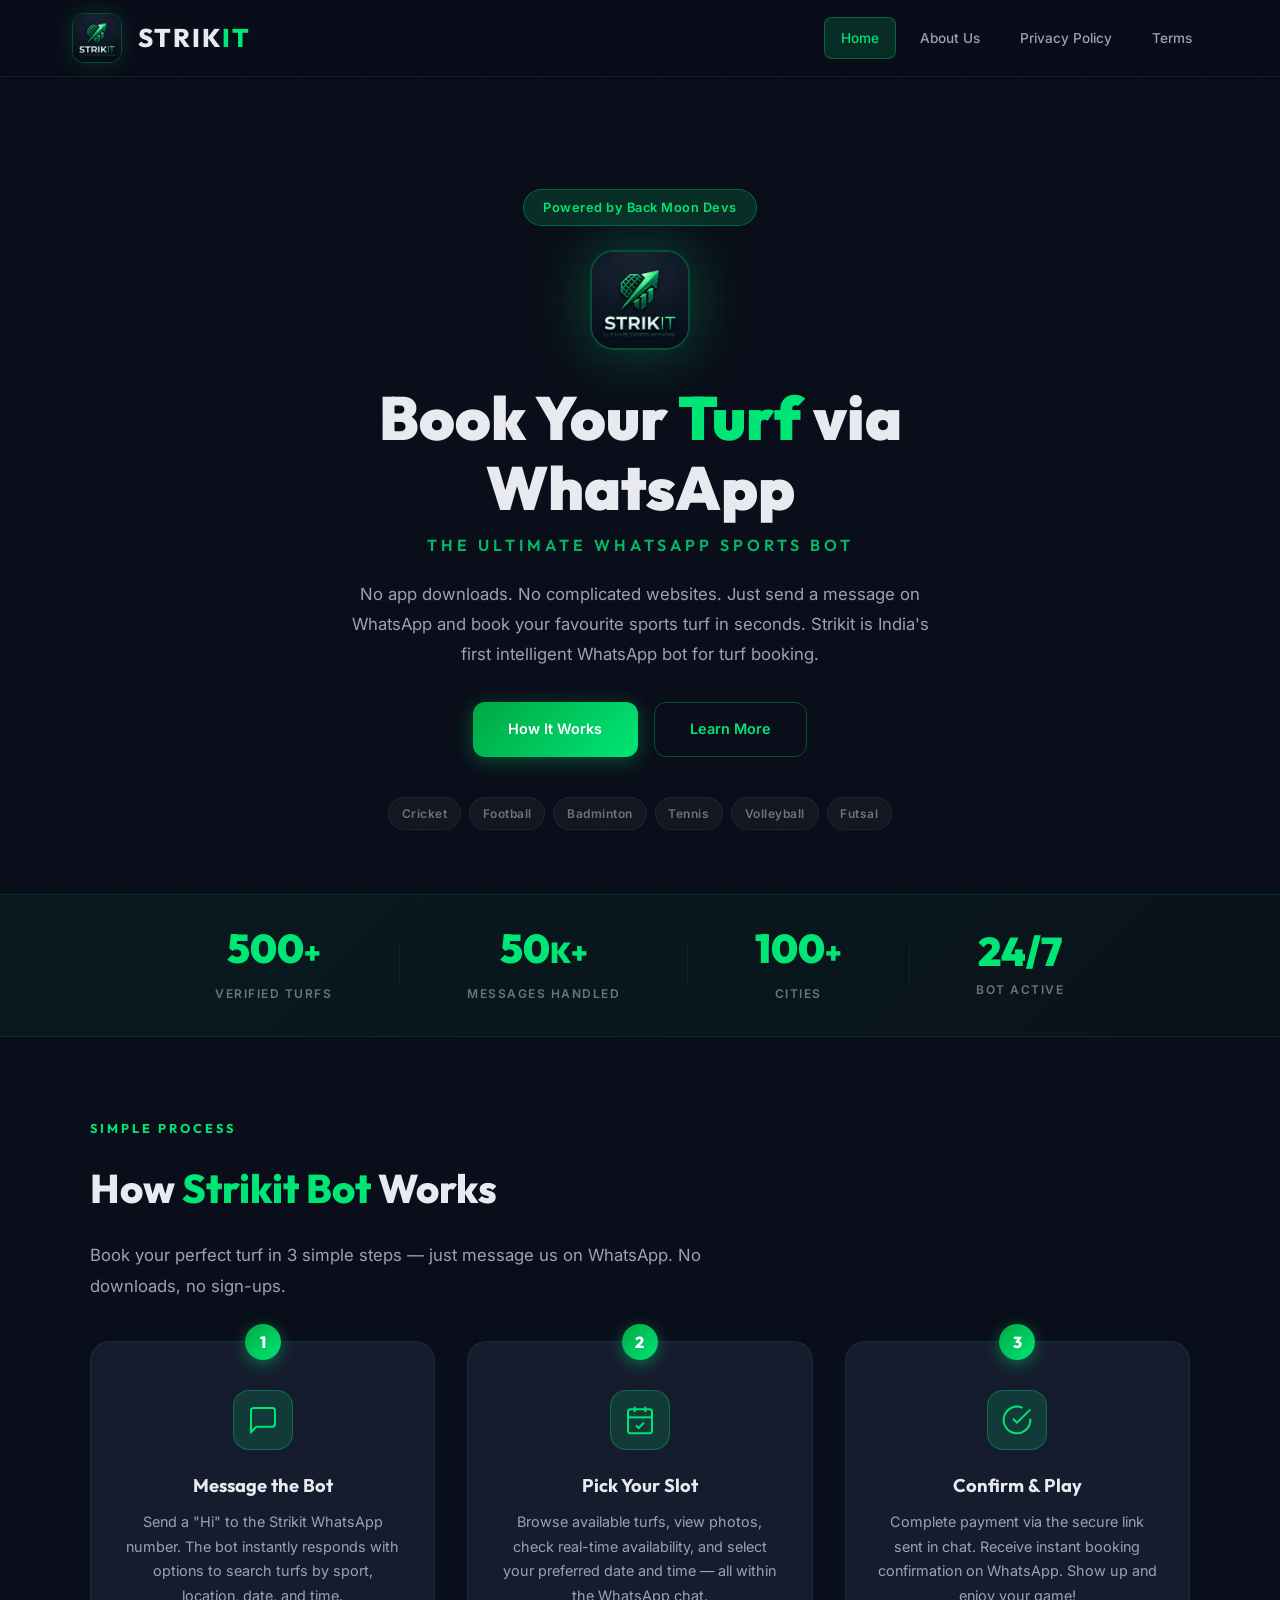
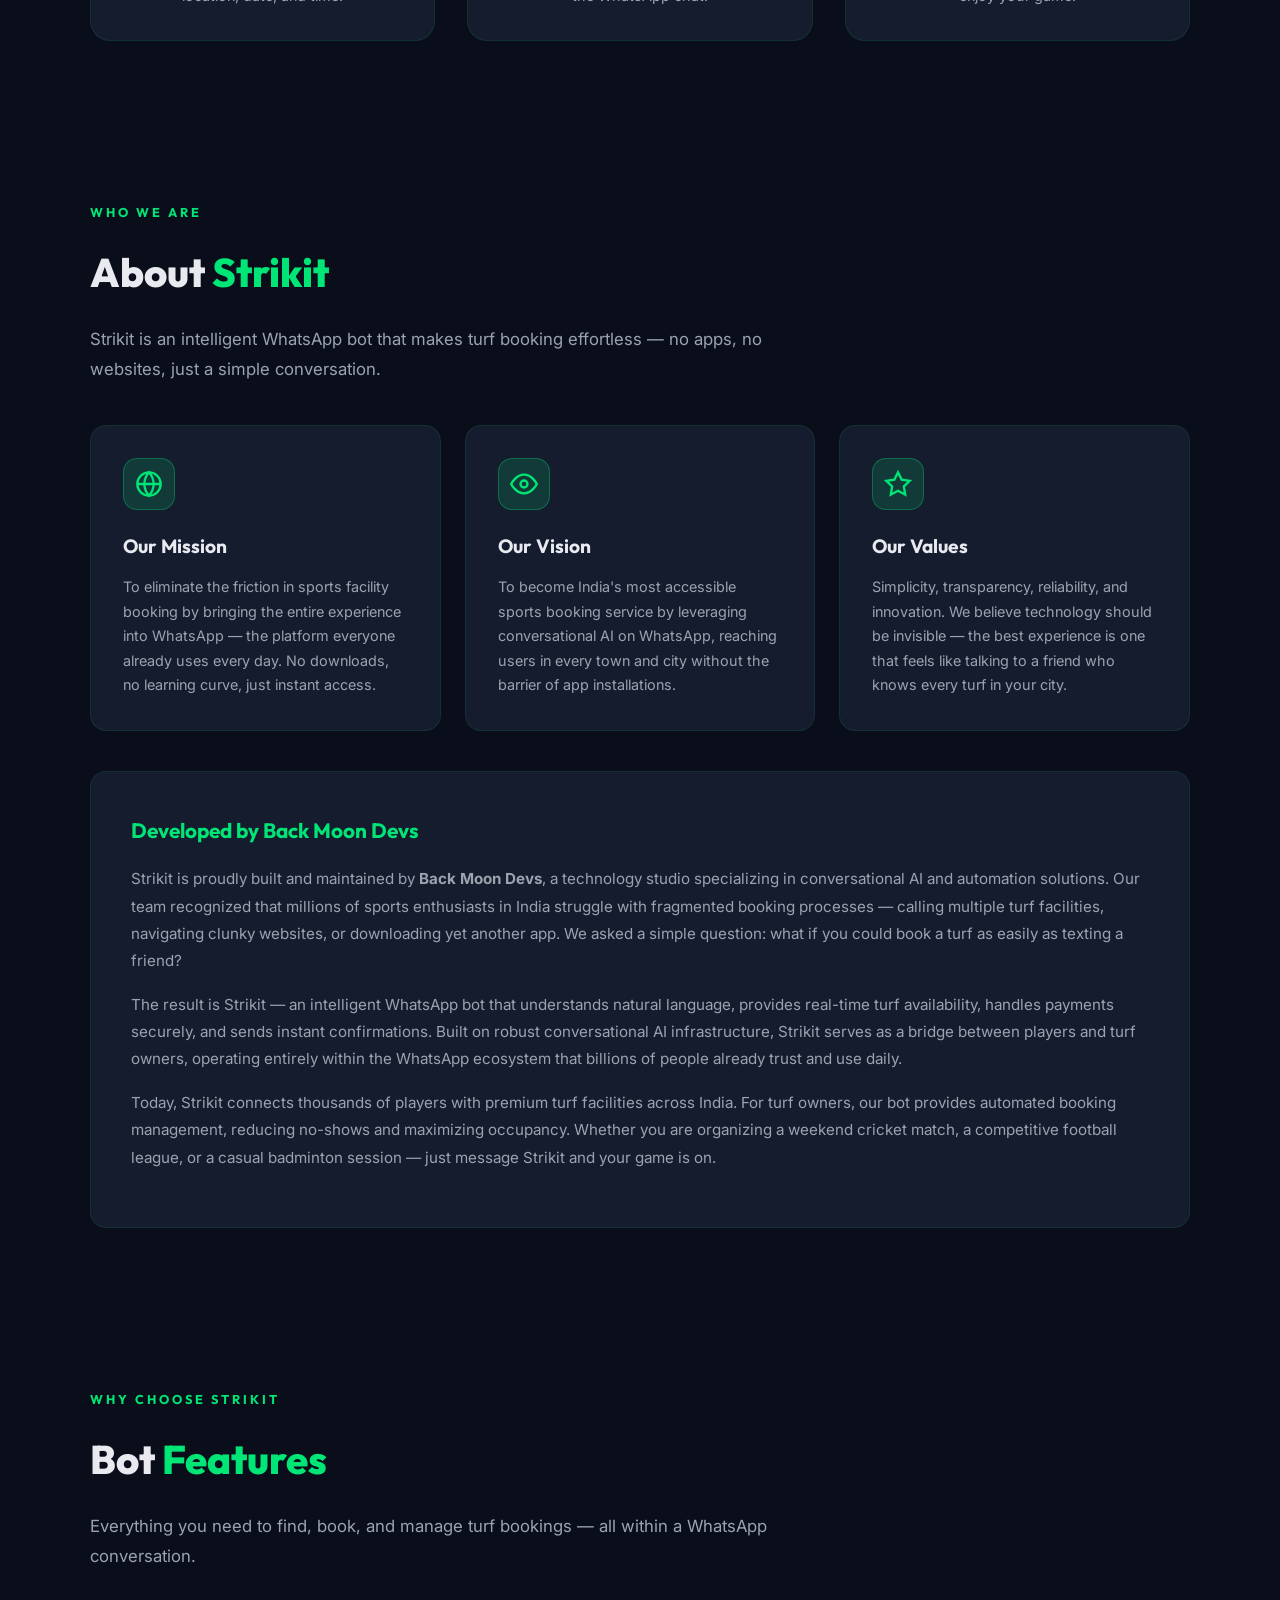
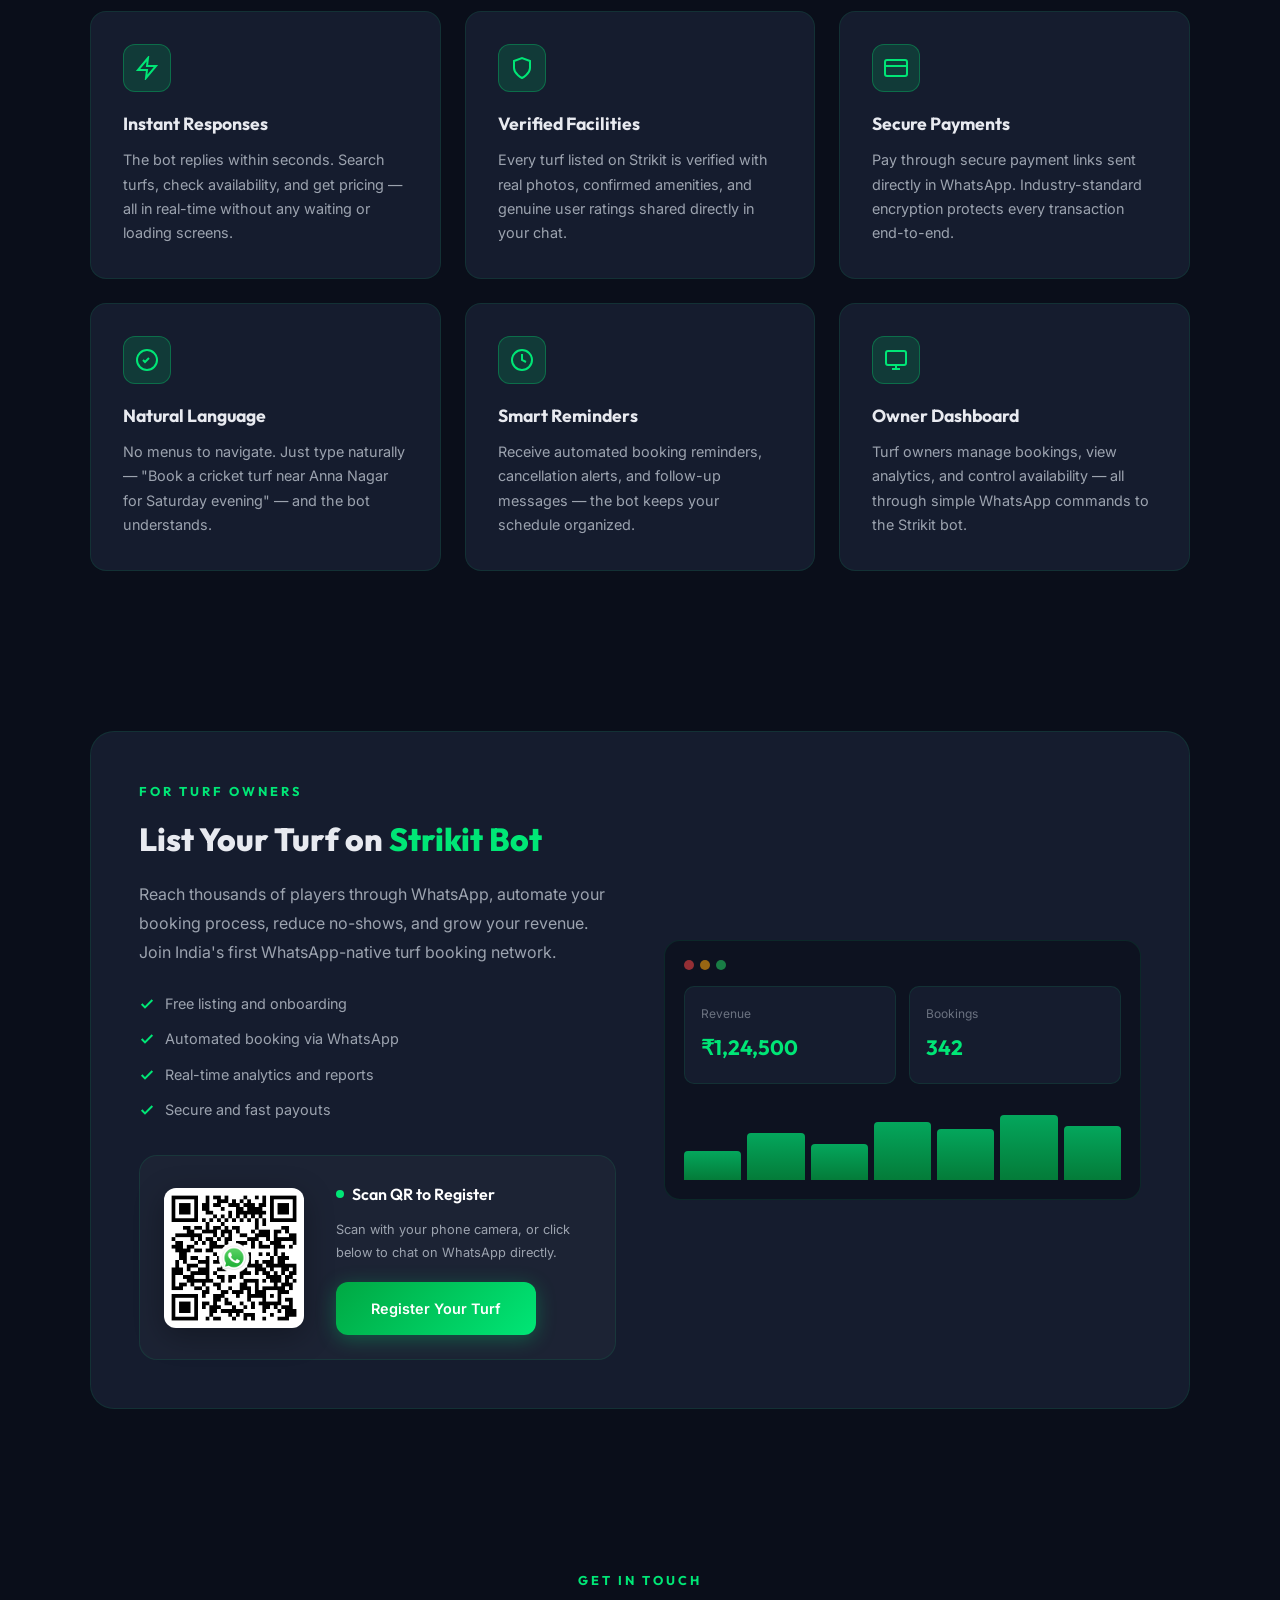
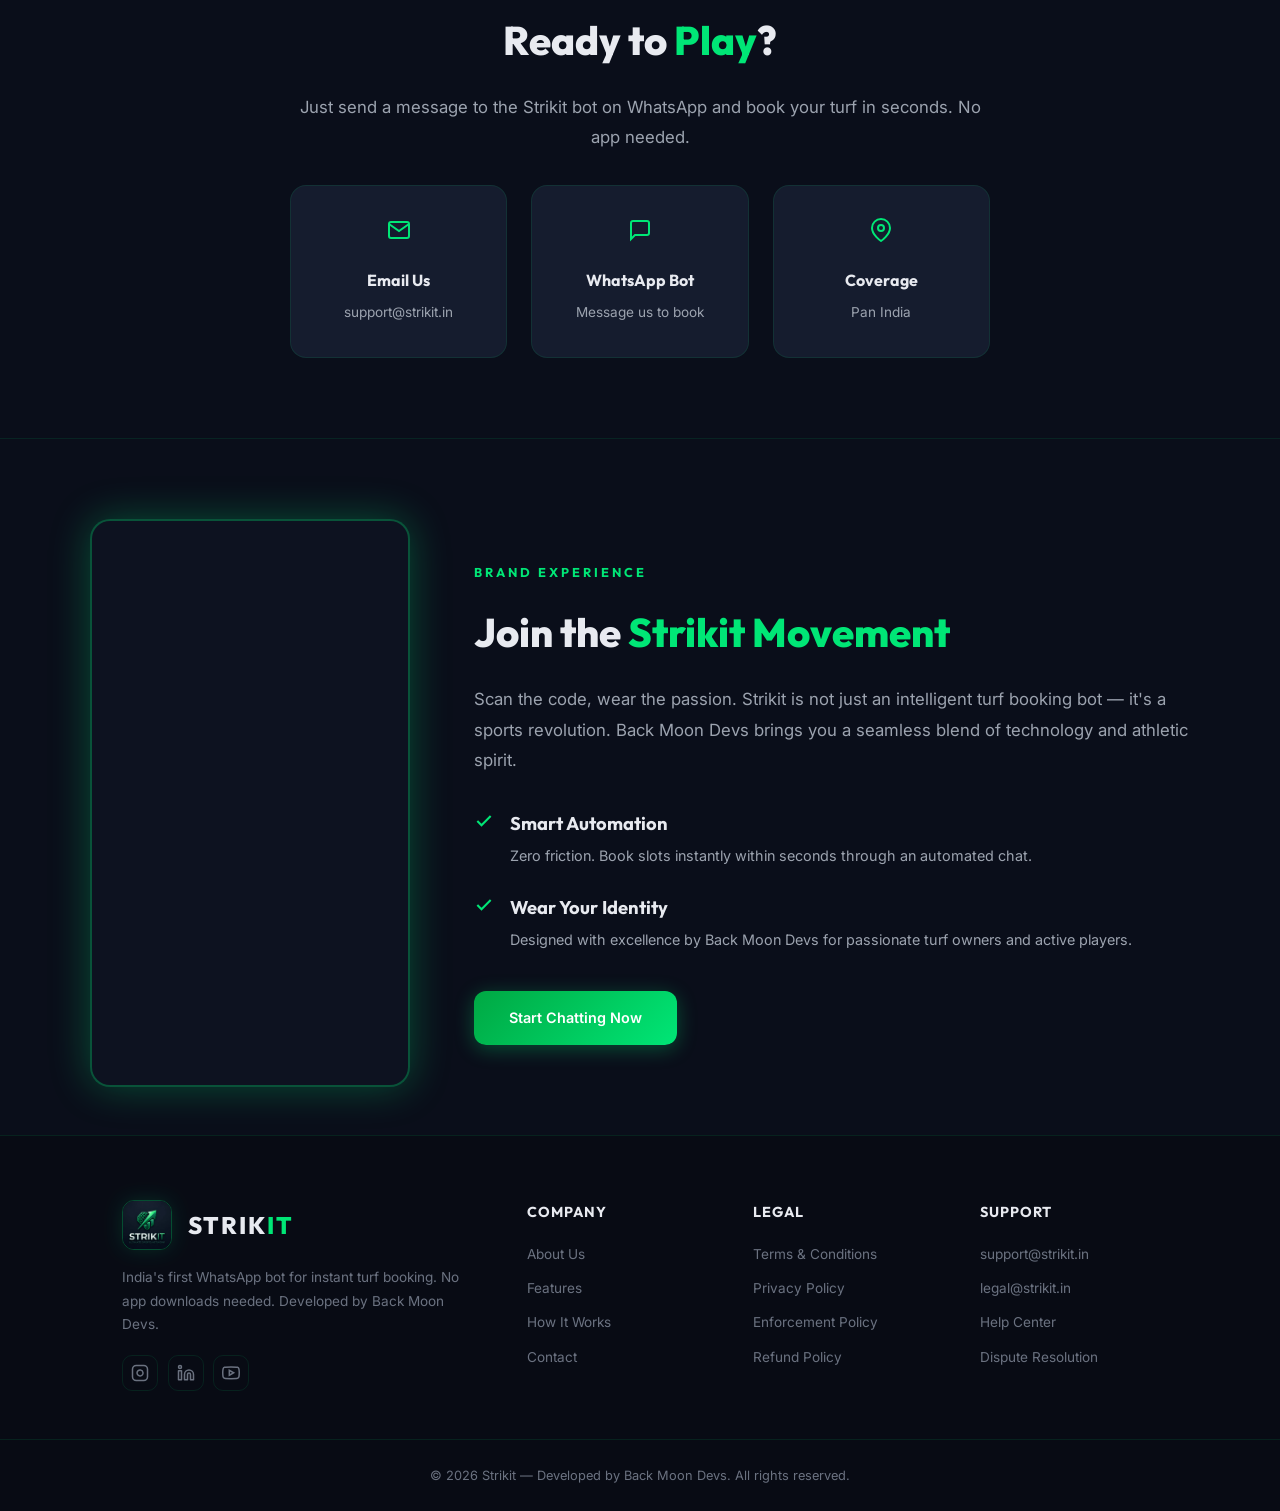
==== index.html @ fca855b7 "Add vertical brand showcase video section just above the footer" ====
<!DOCTYPE html>
<html lang="en">
<head>
  <meta charset="UTF-8">
  <meta name="viewport" content="width=device-width, initial-scale=1.0">
  <meta name="description" content="Strikit — The Ultimate WhatsApp Sports Bot. Book turfs, manage slots, and connect with sports facilities instantly through WhatsApp. Developed by Back Moon Devs.">
  <meta name="keywords" content="Strikit, WhatsApp bot, turf booking bot, sports bot, book turf WhatsApp, cricket turf, football ground, badminton court, Back Moon Devs">
  <meta name="author" content="Back Moon Devs">
  <meta property="og:title" content="Strikit — WhatsApp Sports Bot by Back Moon Devs">
  <meta property="og:description" content="Book turfs instantly via WhatsApp. No app needed. Developed by Back Moon Devs.">
  <meta property="og:type" content="website">
  <meta property="og:url" content="https://strikit.in">
  <title>Strikit — WhatsApp Sports Bot | Book Turfs via WhatsApp | Back Moon Devs</title>
  <link rel="icon" href="logo.jpeg" type="image/jpeg">
  <link rel="stylesheet" href="styles.css">
</head>
<body>
  <div class="bg-effects"><div class="bg-orb bg-orb-1"></div><div class="bg-orb bg-orb-2"></div><div class="bg-orb bg-orb-3"></div></div>
  <div class="bg-grid"></div>

  <!-- HERO -->
  <section class="home-hero">
    <div class="home-hero-content">
      <div class="hero-trust-row">
        <span class="hero-trust-badge">Powered by Back Moon Devs</span>
      </div>
      <img src="logo.jpeg" alt="Strikit Logo" class="home-hero-logo">
      <h1>Book Your <span class="highlight">Turf</span> via WhatsApp</h1>
      <p class="home-hero-tagline">The Ultimate WhatsApp Sports Bot</p>
      <p class="home-hero-desc">No app downloads. No complicated websites. Just send a message on WhatsApp and book your favourite sports turf in seconds. Strikit is India's first intelligent WhatsApp bot for turf booking.</p>
      <div class="home-hero-actions">
        <a href="#how-it-works" class="btn btn-primary">How It Works</a>
        <a href="#about" class="btn btn-outline">Learn More</a>
      </div>
      <div class="hero-sports-tags">
        <span class="sport-tag">Cricket</span>
        <span class="sport-tag">Football</span>
        <span class="sport-tag">Badminton</span>
        <span class="sport-tag">Tennis</span>
        <span class="sport-tag">Volleyball</span>
        <span class="sport-tag">Futsal</span>
      </div>
    </div>
  </section>

  <!-- STATS BANNER -->
  <section class="stats-banner">
    <div class="stats-banner-inner">
      <div class="stat-item"><span class="stat-num" data-count="500">0</span><span class="stat-plus">+</span><span class="stat-label">Verified Turfs</span></div>
      <div class="stat-divider"></div>
      <div class="stat-item"><span class="stat-num" data-count="50">0</span><span class="stat-plus">K+</span><span class="stat-label">Messages Handled</span></div>
      <div class="stat-divider"></div>
      <div class="stat-item"><span class="stat-num" data-count="100">0</span><span class="stat-plus">+</span><span class="stat-label">Cities</span></div>
      <div class="stat-divider"></div>
      <div class="stat-item"><span class="stat-num">24/7</span><span class="stat-label">Bot Active</span></div>
    </div>
  </section>

  <!-- HOW IT WORKS -->
  <section class="home-section" id="how-it-works">
    <div class="home-section-inner">
      <div class="section-label">Simple Process</div>
      <h2>How <span class="highlight">Strikit Bot</span> Works</h2>
      <p class="section-lead">Book your perfect turf in 3 simple steps — just message us on WhatsApp. No downloads, no sign-ups.</p>
      <div class="steps-grid">
        <div class="step-card fade-in">
          <div class="step-number">1</div>
          <div class="step-line"></div>
          <div class="step-icon"><svg width="32" height="32" viewBox="0 0 24 24" fill="none" stroke="currentColor" stroke-width="1.5"><path d="M21 15a2 2 0 0 1-2 2H7l-4 4V5a2 2 0 0 1 2-2h14a2 2 0 0 1 2 2z"/></svg></div>
          <h3>Message the Bot</h3>
          <p>Send a "Hi" to the Strikit WhatsApp number. The bot instantly responds with options to search turfs by sport, location, date, and time.</p>
        </div>
        <div class="step-card fade-in">
          <div class="step-number">2</div>
          <div class="step-line"></div>
          <div class="step-icon"><svg width="32" height="32" viewBox="0 0 24 24" fill="none" stroke="currentColor" stroke-width="1.5"><rect x="3" y="4" width="18" height="18" rx="2" ry="2"/><line x1="16" y1="2" x2="16" y2="6"/><line x1="8" y1="2" x2="8" y2="6"/><line x1="3" y1="10" x2="21" y2="10"/><path d="m9 16 2 2 4-4"/></svg></div>
          <h3>Pick Your Slot</h3>
          <p>Browse available turfs, view photos, check real-time availability, and select your preferred date and time — all within the WhatsApp chat.</p>
        </div>
        <div class="step-card fade-in">
          <div class="step-number">3</div>
          <div class="step-icon"><svg width="32" height="32" viewBox="0 0 24 24" fill="none" stroke="currentColor" stroke-width="1.5"><path d="M22 11.08V12a10 10 0 1 1-5.93-9.14"/><polyline points="22 4 12 14.01 9 11.01"/></svg></div>
          <h3>Confirm & Play</h3>
          <p>Complete payment via the secure link sent in chat. Receive instant booking confirmation on WhatsApp. Show up and enjoy your game!</p>
        </div>
      </div>
    </div>
  </section>

  <!-- ABOUT US -->
  <section class="home-section" id="about">
    <div class="home-section-inner">
      <div class="section-label">Who We Are</div>
      <h2>About <span class="highlight">Strikit</span></h2>
      <p class="section-lead">Strikit is an intelligent WhatsApp bot that makes turf booking effortless — no apps, no websites, just a simple conversation.</p>
      <div class="about-grid">
        <div class="about-card fade-in">
          <div class="about-card-icon"><svg width="28" height="28" viewBox="0 0 24 24" fill="none" stroke="currentColor" stroke-width="2"><circle cx="12" cy="12" r="10"/><path d="M2 12h20M12 2a15.3 15.3 0 0 1 4 10 15.3 15.3 0 0 1-4 10 15.3 15.3 0 0 1-4-10 15.3 15.3 0 0 1 4-10z"/></svg></div>
          <h3>Our Mission</h3>
          <p>To eliminate the friction in sports facility booking by bringing the entire experience into WhatsApp — the platform everyone already uses every day. No downloads, no learning curve, just instant access.</p>
        </div>
        <div class="about-card fade-in">
          <div class="about-card-icon"><svg width="28" height="28" viewBox="0 0 24 24" fill="none" stroke="currentColor" stroke-width="2"><path d="M1 12s4-8 11-8 11 8 11 8-4 8-11 8-11-8-11-8z"/><circle cx="12" cy="12" r="3"/></svg></div>
          <h3>Our Vision</h3>
          <p>To become India's most accessible sports booking service by leveraging conversational AI on WhatsApp, reaching users in every town and city without the barrier of app installations.</p>
        </div>
        <div class="about-card fade-in">
          <div class="about-card-icon"><svg width="28" height="28" viewBox="0 0 24 24" fill="none" stroke="currentColor" stroke-width="2"><polygon points="12 2 15.09 8.26 22 9.27 17 14.14 18.18 21.02 12 17.77 5.82 21.02 7 14.14 2 9.27 8.91 8.26 12 2"/></svg></div>
          <h3>Our Values</h3>
          <p>Simplicity, transparency, reliability, and innovation. We believe technology should be invisible — the best experience is one that feels like talking to a friend who knows every turf in your city.</p>
        </div>
      </div>
      <div class="about-story fade-in">
        <h3>Developed by Back Moon Devs</h3>
        <p>Strikit is proudly built and maintained by <strong>Back Moon Devs</strong>, a technology studio specializing in conversational AI and automation solutions. Our team recognized that millions of sports enthusiasts in India struggle with fragmented booking processes — calling multiple turf facilities, navigating clunky websites, or downloading yet another app. We asked a simple question: what if you could book a turf as easily as texting a friend?</p>
        <p>The result is Strikit — an intelligent WhatsApp bot that understands natural language, provides real-time turf availability, handles payments securely, and sends instant confirmations. Built on robust conversational AI infrastructure, Strikit serves as a bridge between players and turf owners, operating entirely within the WhatsApp ecosystem that billions of people already trust and use daily.</p>
        <p>Today, Strikit connects thousands of players with premium turf facilities across India. For turf owners, our bot provides automated booking management, reducing no-shows and maximizing occupancy. Whether you are organizing a weekend cricket match, a competitive football league, or a casual badminton session — just message Strikit and your game is on.</p>
      </div>
    </div>
  </section>

  <!-- FEATURES -->
  <section class="home-section" id="features">
    <div class="home-section-inner">
      <div class="section-label">Why Choose Strikit</div>
      <h2>Bot <span class="highlight">Features</span></h2>
      <p class="section-lead">Everything you need to find, book, and manage turf bookings — all within a WhatsApp conversation.</p>
      <div class="features-grid">
        <div class="feature-card fade-in"><div class="feature-icon-wrap"><svg width="24" height="24" viewBox="0 0 24 24" fill="none" stroke="currentColor" stroke-width="2"><polygon points="13 2 3 14 12 14 11 22 21 10 12 10 13 2"/></svg></div><h3>Instant Responses</h3><p>The bot replies within seconds. Search turfs, check availability, and get pricing — all in real-time without any waiting or loading screens.</p></div>
        <div class="feature-card fade-in"><div class="feature-icon-wrap"><svg width="24" height="24" viewBox="0 0 24 24" fill="none" stroke="currentColor" stroke-width="2"><path d="M12 22s8-4 8-10V5l-8-3-8 3v7c0 6 8 10 8 10z"/></svg></div><h3>Verified Facilities</h3><p>Every turf listed on Strikit is verified with real photos, confirmed amenities, and genuine user ratings shared directly in your chat.</p></div>
        <div class="feature-card fade-in"><div class="feature-icon-wrap"><svg width="24" height="24" viewBox="0 0 24 24" fill="none" stroke="currentColor" stroke-width="2"><rect x="1" y="4" width="22" height="16" rx="2" ry="2"/><line x1="1" y1="10" x2="23" y2="10"/></svg></div><h3>Secure Payments</h3><p>Pay through secure payment links sent directly in WhatsApp. Industry-standard encryption protects every transaction end-to-end.</p></div>
        <div class="feature-card fade-in"><div class="feature-icon-wrap"><svg width="24" height="24" viewBox="0 0 24 24" fill="none" stroke="currentColor" stroke-width="2"><circle cx="12" cy="12" r="10"/><path d="M8 12l2 2 4-4"/></svg></div><h3>Natural Language</h3><p>No menus to navigate. Just type naturally — "Book a cricket turf near Anna Nagar for Saturday evening" — and the bot understands.</p></div>
        <div class="feature-card fade-in"><div class="feature-icon-wrap"><svg width="24" height="24" viewBox="0 0 24 24" fill="none" stroke="currentColor" stroke-width="2"><circle cx="12" cy="12" r="10"/><polyline points="12 6 12 12 16 14"/></svg></div><h3>Smart Reminders</h3><p>Receive automated booking reminders, cancellation alerts, and follow-up messages — the bot keeps your schedule organized.</p></div>
        <div class="feature-card fade-in"><div class="feature-icon-wrap"><svg width="24" height="24" viewBox="0 0 24 24" fill="none" stroke="currentColor" stroke-width="2"><rect x="2" y="3" width="20" height="14" rx="2" ry="2"/><line x1="8" y1="21" x2="16" y2="21"/><line x1="12" y1="17" x2="12" y2="21"/></svg></div><h3>Owner Dashboard</h3><p>Turf owners manage bookings, view analytics, and control availability — all through simple WhatsApp commands to the Strikit bot.</p></div>
      </div>
    </div>
  </section>

  <!-- FOR TURF OWNERS -->
  <section class="home-section owner-cta-section">
    <div class="home-section-inner">
      <div class="owner-cta">
        <div class="owner-cta-content">
          <div class="section-label">For Turf Owners</div>
          <h2>List Your Turf on <span class="highlight">Strikit Bot</span></h2>
          <p>Reach thousands of players through WhatsApp, automate your booking process, reduce no-shows, and grow your revenue. Join India's first WhatsApp-native turf booking network.</p>
          <ul class="owner-benefits">
            <li><svg width="16" height="16" viewBox="0 0 24 24" fill="none" stroke="var(--green-primary)" stroke-width="3"><polyline points="20 6 9 17 4 12"/></svg>Free listing and onboarding</li>
            <li><svg width="16" height="16" viewBox="0 0 24 24" fill="none" stroke="var(--green-primary)" stroke-width="3"><polyline points="20 6 9 17 4 12"/></svg>Automated booking via WhatsApp</li>
            <li><svg width="16" height="16" viewBox="0 0 24 24" fill="none" stroke="var(--green-primary)" stroke-width="3"><polyline points="20 6 9 17 4 12"/></svg>Real-time analytics and reports</li>
            <li><svg width="16" height="16" viewBox="0 0 24 24" fill="none" stroke="var(--green-primary)" stroke-width="3"><polyline points="20 6 9 17 4 12"/></svg>Secure and fast payouts</li>
          </ul>
          <div class="owner-qr-wrapper">
            <a href="https://wa.me/919360756749" target="_blank" rel="noopener noreferrer" class="owner-qr-link">
              <img src="whatsapp_qr.png" alt="Scan QR Code to Register" class="owner-qr-img">
            </a>
            <div class="owner-qr-details">
              <div class="qr-scan-badge">
                <span class="pulse-dot"></span>
                Scan QR to Register
              </div>
              <p class="qr-subtext">Scan with your phone camera, or click below to chat on WhatsApp directly.</p>
              <a href="https://wa.me/919360756749" target="_blank" rel="noopener noreferrer" class="btn btn-primary">Register Your Turf</a>
            </div>
          </div>
        </div>
        <div class="owner-cta-visual">
          <div class="mock-dashboard">
            <div class="mock-bar"><span></span><span></span><span></span></div>
            <div class="mock-row"><div class="mock-stat-card">Revenue<br><strong>₹1,24,500</strong></div><div class="mock-stat-card">Bookings<br><strong>342</strong></div></div>
            <div class="mock-chart"><div class="bar" style="height:40%"></div><div class="bar" style="height:65%"></div><div class="bar" style="height:50%"></div><div class="bar" style="height:80%"></div><div class="bar" style="height:70%"></div><div class="bar" style="height:90%"></div><div class="bar" style="height:75%"></div></div>
          </div>
        </div>
      </div>
    </div>
  </section>

  <!-- TRUST / CONTACT -->
  <section class="home-section" id="contact">
    <div class="home-section-inner" style="text-align:center;">
      <div class="section-label">Get In Touch</div>
      <h2>Ready to <span class="highlight">Play</span>?</h2>
      <p class="section-lead" style="margin:0 auto 2rem;">Just send a message to the Strikit bot on WhatsApp and book your turf in seconds. No app needed.</p>
      <div class="contact-cards">
        <div class="contact-card"><svg width="24" height="24" viewBox="0 0 24 24" fill="none" stroke="var(--green-primary)" stroke-width="2"><path d="M4 4h16c1.1 0 2 .9 2 2v12c0 1.1-.9 2-2 2H4c-1.1 0-2-.9-2-2V6c0-1.1.9-2 2-2z"/><polyline points="22,6 12,13 2,6"/></svg><h4>Email Us</h4><p>support@strikit.in</p></div>
        <div class="contact-card"><svg width="24" height="24" viewBox="0 0 24 24" fill="none" stroke="var(--green-primary)" stroke-width="2"><path d="M21 15a2 2 0 0 1-2 2H7l-4 4V5a2 2 0 0 1 2-2h14a2 2 0 0 1 2 2z"/></svg><h4>WhatsApp Bot</h4><p>Message us to book</p></div>
        <div class="contact-card"><svg width="24" height="24" viewBox="0 0 24 24" fill="none" stroke="var(--green-primary)" stroke-width="2"><path d="M21 10c0 7-9 13-9 13s-9-6-9-13a9 9 0 0 1 18 0z"/><circle cx="12" cy="10" r="3"/></svg><h4>Coverage</h4><p>Pan India</p></div>
      </div>
    </div>
  </section>

  <!-- BRAND SHOWCASE (VIDEO) -->
  <section class="home-section brand-showcase-section">
    <div class="home-section-inner">
      <div class="showcase-container">
        <div class="showcase-video-wrap fade-in">
          <video src="Logo_on_t-shirt_and_QR_no_watermark.mp4" autoplay loop muted playsinline class="showcase-video"></video>
        </div>
        <div class="showcase-content fade-in">
          <div class="section-label">Brand Experience</div>
          <h2>Join the <span class="highlight">Strikit Movement</span></h2>
          <p>Scan the code, wear the passion. Strikit is not just an intelligent turf booking bot — it's a sports revolution. Back Moon Devs brings you a seamless blend of technology and athletic spirit.</p>
          <div class="showcase-points">
            <div class="showcase-point">
              <svg width="20" height="20" viewBox="0 0 24 24" fill="none" stroke="var(--green-primary)" stroke-width="2.5"><polyline points="20 6 9 17 4 12"/></svg>
              <div>
                <h4>Smart Automation</h4>
                <p>Zero friction. Book slots instantly within seconds through an automated chat.</p>
              </div>
            </div>
            <div class="showcase-point">
              <svg width="20" height="20" viewBox="0 0 24 24" fill="none" stroke="var(--green-primary)" stroke-width="2.5"><polyline points="20 6 9 17 4 12"/></svg>
              <div>
                <h4>Wear Your Identity</h4>
                <p>Designed with excellence by Back Moon Devs for passionate turf owners and active players.</p>
              </div>
            </div>
          </div>
          <a href="https://wa.me/919360756749" target="_blank" rel="noopener noreferrer" class="btn btn-primary">Start Chatting Now</a>
        </div>
      </div>
    </div>
  </section>

  <!-- FOOTER -->
  <footer class="site-footer">
    <div class="footer-main">
      <div class="footer-brand">
        <div class="footer-logo-row">
          <img src="logo.jpeg" alt="Strikit" class="footer-logo-img">
          <div class="footer-logo-text"><span>STRIK</span><span>IT</span></div>
        </div>
        <p>India's first WhatsApp bot for instant turf booking. No app downloads needed. Developed by Back Moon Devs.</p>
        <div class="footer-social">
          <a href="https://www.instagram.com/strikitofficial?utm_source=ig_web_button_share_sheet&igsh=ZDNlZDc0MzIxNw==" target="_blank" rel="noopener noreferrer" class="social-link" aria-label="Instagram"><svg width="18" height="18" viewBox="0 0 24 24" fill="none" stroke="currentColor" stroke-width="2"><rect x="2" y="2" width="20" height="20" rx="5" ry="5"/><path d="M16 11.37A4 4 0 1 1 12.63 8 4 4 0 0 1 16 11.37z"/><line x1="17.5" y1="6.5" x2="17.51" y2="6.5"/></svg></a>
          <a href="https://www.linkedin.com/company/124243946/admin/dashboard/" target="_blank" rel="noopener noreferrer" class="social-link" aria-label="LinkedIn"><svg width="18" height="18" viewBox="0 0 24 24" fill="none" stroke="currentColor" stroke-width="2" stroke-linecap="round" stroke-linejoin="round"><path d="M16 8a6 6 0 0 1 6 6v7h-4v-7a2 2 0 0 0-2-2 2 2 0 0 0-2 2v7h-4v-7a6 6 0 0 1 6-6z"/><rect x="2" y="9" width="4" height="12"/><circle cx="4" cy="4" r="2"/></svg></a>
          <a href="#" class="social-link" aria-label="YouTube"><svg width="18" height="18" viewBox="0 0 24 24" fill="none" stroke="currentColor" stroke-width="2"><path d="M22.54 6.42a2.78 2.78 0 0 0-1.94-2C18.88 4 12 4 12 4s-6.88 0-8.6.46a2.78 2.78 0 0 0-1.94 2A29 29 0 0 0 1 11.75a29 29 0 0 0 .46 5.33A2.78 2.78 0 0 0 3.4 19.1c1.72.46 8.6.46 8.6.46s6.88 0 8.6-.46a2.78 2.78 0 0 0 1.94-2 29 29 0 0 0 .46-5.25 29 29 0 0 0-.46-5.33z"/><polygon points="9.75 15.02 15.5 11.75 9.75 8.48 9.75 15.02"/></svg></a>
        </div>
      </div>
      <div class="footer-links-group">
        <h4>Company</h4>
        <a href="#about">About Us</a>
        <a href="#features">Features</a>
        <a href="#how-it-works">How It Works</a>
        <a href="#contact">Contact</a>
      </div>
      <div class="footer-links-group">
        <h4>Legal</h4>
        <a href="terms.html">Terms & Conditions</a>
        <a href="privacy.html">Privacy Policy</a>
        <a href="terms.html#punishments">Enforcement Policy</a>
        <a href="terms.html#booking">Refund Policy</a>
      </div>
      <div class="footer-links-group">
        <h4>Support</h4>
        <a href="mailto:support@strikit.in">support@strikit.in</a>
        <a href="mailto:legal@strikit.in">legal@strikit.in</a>
        <a href="#contact">Help Center</a>
        <a href="terms.html#dispute">Dispute Resolution</a>
      </div>
    </div>
    <div class="footer-bottom">
      <p>&copy; 2026 Strikit — Developed by Back Moon Devs. All rights reserved.</p>
    </div>
  </footer>

  <script src="nav.js"></script>
  <script>
    createNav('home');

    // Scroll fade-in animation
    const observer = new IntersectionObserver((entries) => {
      entries.forEach(e => { if (e.isIntersecting) { e.target.classList.add('visible'); observer.unobserve(e.target); }});
    }, { threshold: 0.15 });
    document.querySelectorAll('.fade-in').forEach(el => observer.observe(el));

    // Counter animation for stats
    const countObserver = new IntersectionObserver((entries) => {
      entries.forEach(e => {
        if (e.isIntersecting) {
          const el = e.target;
          const target = parseInt(el.dataset.count);
          if (!target) return;
          let current = 0;
          const step = Math.ceil(target / 40);
          const timer = setInterval(() => {
            current += step;
            if (current >= target) { current = target; clearInterval(timer); }
            el.textContent = current;
          }, 30);
          countObserver.unobserve(el);
        }
      });
    }, { threshold: 0.5 });
    document.querySelectorAll('[data-count]').forEach(el => countObserver.observe(el));
  </script>
</body>
</html>
---- styles.css ----
@import url('https://fonts.googleapis.com/css2?family=Inter:wght@300;400;500;600;700;800;900&family=Outfit:wght@400;500;600;700;800&display=swap');

*, *::before, *::after {
  margin: 0;
  padding: 0;
  box-sizing: border-box;
}

:root {
  --bg-primary: #0a0e1a;
  --bg-secondary: #111827;
  --bg-card: #151c2e;
  --bg-card-hover: #1a2338;
  --green-primary: #00e676;
  --green-secondary: #00c853;
  --green-dark: #00a843;
  --green-glow: rgba(0, 230, 118, 0.15);
  --green-glow-strong: rgba(0, 230, 118, 0.3);
  --text-primary: #e8eaf0;
  --text-secondary: #9ca3af;
  --text-muted: #6b7280;
  --border-color: rgba(0, 230, 118, 0.1);
  --border-active: rgba(0, 230, 118, 0.3);
  --warning-red: #ef4444;
  --warning-bg: rgba(239, 68, 68, 0.08);
  --warning-border: rgba(239, 68, 68, 0.2);
  --caution-orange: #f59e0b;
  --caution-bg: rgba(245, 158, 11, 0.08);
  --caution-border: rgba(245, 158, 11, 0.2);
}

html {
  scroll-behavior: smooth;
}

body {
  font-family: 'Inter', sans-serif;
  background: var(--bg-primary);
  color: var(--text-primary);
  line-height: 1.8;
  min-height: 100vh;
  overflow-x: hidden;
  -webkit-tap-highlight-color: transparent;
  caret-color: transparent;
}

/* Prevent image download on long press */
img {
  -webkit-touch-callout: none;
  -webkit-user-select: none;
  user-select: none;
  pointer-events: none;
}

a img, .logo-area img {
  pointer-events: auto;
  -webkit-touch-callout: none;
}

/* Background Effects */
.bg-effects {
  position: fixed;
  top: 0; left: 0;
  width: 100%; height: 100%;
  pointer-events: none;
  z-index: -1;
  overflow: hidden;
}

.bg-orb {
  position: absolute;
  border-radius: 50%;
  filter: blur(120px);
  opacity: 0;
  animation: orbFloat 20s ease-in-out infinite;
}

.bg-orb-1 {
  width: 500px; height: 500px;
  background: radial-gradient(circle, rgba(0,230,118,0.12), transparent 70%);
  top: -200px; right: -300px;
  animation-delay: 0s;
}

.bg-orb-2 {
  width: 400px; height: 400px;
  background: radial-gradient(circle, rgba(0,200,83,0.08), transparent 70%);
  bottom: -100px; left: -350px;
  animation-delay: -7s;
}

.bg-orb-3 {
  width: 300px; height: 300px;
  background: radial-gradient(circle, rgba(0,230,118,0.06), transparent 70%);
  top: -150px; right: -200px;
  animation-delay: -14s;
}

@keyframes orbFloat {
  0%, 100% { transform: translate(0, 0) scale(1); }
  33% { transform: translate(30px, -40px) scale(1.05); }
  66% { transform: translate(-20px, 20px) scale(0.95); }
}

/* Grid pattern overlay */
.bg-grid {
  position: fixed;
  top: 0; left: 0;
  width: 100%; height: 100%;
  background-image: 
    linear-gradient(rgba(0,230,118,0.02) 1px, transparent 1px),
    linear-gradient(90deg, rgba(0,230,118,0.02) 1px, transparent 1px);
  background-size: 60px 60px;
  pointer-events: none;
  z-index: -1;
}

/* Header */
.header {
  position: sticky;
  top: 0;
  z-index: 100;
  background: rgba(10, 14, 26, 0.85);
  backdrop-filter: blur(20px);
  border-bottom: 1px solid var(--border-color);
  padding: 0.8rem 0;
  transition: all 0.3s ease;
}

.header.scrolled {
  box-shadow: 0 4px 30px rgba(0, 0, 0, 0.4);
}

.header-inner {
  max-width: 1200px;
  margin: 0 auto;
  padding: 0 2rem;
  display: flex;
  align-items: center;
  justify-content: space-between;
}

.logo-area {
  display: flex;
  align-items: center;
  gap: 1rem;
  text-decoration: none;
}

.logo-img {
  width: 50px;
  height: 50px;
  border-radius: 12px;
  object-fit: cover;
  border: 1px solid var(--border-active);
  box-shadow: 0 0 20px var(--green-glow);
}

.logo-text {
  font-family: 'Outfit', sans-serif;
  font-size: 1.6rem;
  font-weight: 800;
  letter-spacing: 2px;
}

.logo-text span:first-child {
  color: var(--text-primary);
}

.logo-text span:last-child {
  color: var(--green-primary);
}

.header-badge {
  font-size: 0.75rem;
  font-weight: 600;
  color: var(--green-primary);
  background: var(--green-glow);
  border: 1px solid var(--border-active);
  padding: 0.35rem 1rem;
  border-radius: 50px;
  letter-spacing: 1px;
  text-transform: uppercase;
}

/* Hero Section */
.hero {
  position: relative;
  z-index: 1;
  text-align: center;
  padding: 5rem 2rem 3rem;
  max-width: 900px;
  margin: 0 auto;
}

.hero-icon {
  width: 80px;
  height: 80px;
  margin: 0 auto 1.5rem;
  background: linear-gradient(135deg, var(--green-dark), var(--green-primary));
  border-radius: 20px;
  display: flex;
  align-items: center;
  justify-content: center;
  box-shadow: 0 8px 40px var(--green-glow-strong);
  animation: heroGlow 3s ease-in-out infinite alternate;
}

.hero-icon svg {
  width: 36px;
  height: 36px;
}

@keyframes heroGlow {
  from { box-shadow: 0 8px 40px var(--green-glow); }
  to { box-shadow: 0 8px 60px var(--green-glow-strong); }
}

.hero h1 {
  font-family: 'Outfit', sans-serif;
  font-size: 3rem;
  font-weight: 800;
  margin-bottom: 1rem;
  background: linear-gradient(135deg, var(--text-primary), var(--green-primary));
  -webkit-background-clip: text;
  -webkit-text-fill-color: transparent;
  background-clip: text;
}

.hero .subtitle {
  font-size: 1.1rem;
  color: var(--text-secondary);
  max-width: 650px;
  margin: 0 auto 1.5rem;
}

.effective-date {
  display: inline-flex;
  align-items: center;
  gap: 0.5rem;
  font-size: 0.85rem;
  color: var(--green-primary);
  background: var(--green-glow);
  border: 1px solid var(--border-active);
  padding: 0.5rem 1.2rem;
  border-radius: 50px;
}

/* Main Content */
.main-container {
  position: relative;
  z-index: 1;
  max-width: 1200px;
  margin: 0 auto;
  padding: 2rem;
  display: grid;
  grid-template-columns: 280px 1fr;
  gap: 2.5rem;
}

/* Sidebar / TOC */
.sidebar {
  position: sticky;
  top: 100px;
  align-self: start;
  max-height: calc(100vh - 120px);
  overflow-y: auto;
}

.toc {
  background: var(--bg-card);
  border: 1px solid var(--border-color);
  border-radius: 16px;
  padding: 1.5rem;
}

.toc-title {
  font-family: 'Outfit', sans-serif;
  font-size: 0.85rem;
  font-weight: 700;
  text-transform: uppercase;
  letter-spacing: 2px;
  color: var(--green-primary);
  margin-bottom: 1rem;
  padding-bottom: 0.75rem;
  border-bottom: 1px solid var(--border-color);
}

.toc-list {
  list-style: none;
  display: flex;
  flex-direction: column;
  gap: 0.25rem;
}

.toc-list a {
  display: flex;
  align-items: center;
  gap: 0.6rem;
  padding: 0.55rem 0.75rem;
  border-radius: 8px;
  text-decoration: none;
  color: var(--text-secondary);
  font-size: 0.82rem;
  font-weight: 500;
  transition: all 0.2s ease;
}

.toc-list a:hover, .toc-list a.active {
  color: var(--green-primary);
  background: var(--green-glow);
}

.toc-list a .toc-num {
  font-size: 0.7rem;
  font-weight: 700;
  color: var(--text-muted);
  min-width: 22px;
}

.toc-list a:hover .toc-num, .toc-list a.active .toc-num {
  color: var(--green-primary);
}

/* Content */
.content {
  min-width: 0;
}

.section {
  background: var(--bg-card);
  border: 1px solid var(--border-color);
  border-radius: 16px;
  padding: 2.5rem;
  margin-bottom: 1.5rem;
  transition: border-color 0.3s ease, box-shadow 0.3s ease;
}

.section:hover {
  border-color: var(--border-active);
  box-shadow: 0 0 30px rgba(0, 230, 118, 0.03);
}

.section-header {
  display: flex;
  align-items: center;
  gap: 1rem;
  margin-bottom: 1.5rem;
  padding-bottom: 1rem;
  border-bottom: 1px solid var(--border-color);
}

.section-icon {
  width: 44px;
  height: 44px;
  background: linear-gradient(135deg, var(--green-dark), var(--green-primary));
  border: none;
  border-radius: 12px;
  display: flex;
  align-items: center;
  justify-content: center;
  font-family: 'Outfit', sans-serif;
  font-size: 0.85rem;
  font-weight: 800;
  color: #fff;
  flex-shrink: 0;
  letter-spacing: 0.5px;
  box-shadow: 0 4px 15px rgba(0, 230, 118, 0.2);
}

.section h2 {
  font-family: 'Outfit', sans-serif;
  font-size: 1.5rem;
  font-weight: 700;
  color: var(--text-primary);
}

.section h3 {
  font-family: 'Outfit', sans-serif;
  font-size: 1.15rem;
  font-weight: 600;
  color: var(--green-primary);
  margin: 1.8rem 0 0.8rem;
}

.section p {
  color: var(--text-secondary);
  margin-bottom: 1rem;
  font-size: 0.95rem;
}

.section ul, .section ol {
  padding-left: 1.5rem;
  margin-bottom: 1rem;
}

.section li {
  color: var(--text-secondary);
  font-size: 0.95rem;
  margin-bottom: 0.5rem;
  padding-left: 0.3rem;
}

.section li::marker {
  color: var(--green-primary);
}

/* Alert Boxes */
.alert-box {
  border-radius: 12px;
  padding: 1.2rem 1.5rem;
  margin: 1.5rem 0;
  display: flex;
  gap: 0.8rem;
  align-items: flex-start;
}

.alert-box .alert-icon {
  width: 28px;
  height: 28px;
  border-radius: 50%;
  display: flex;
  align-items: center;
  justify-content: center;
  font-family: 'Outfit', sans-serif;
  font-size: 0.9rem;
  font-weight: 800;
  flex-shrink: 0;
  margin-top: 2px;
}

.alert-danger .alert-icon {
  background: rgba(239, 68, 68, 0.2);
  color: var(--warning-red);
  border: 1px solid rgba(239, 68, 68, 0.4);
}

.alert-warning .alert-icon {
  background: rgba(245, 158, 11, 0.2);
  color: var(--caution-orange);
  border: 1px solid rgba(245, 158, 11, 0.4);
}

.alert-info .alert-icon {
  background: rgba(0, 230, 118, 0.2);
  color: var(--green-primary);
  border: 1px solid rgba(0, 230, 118, 0.4);
}

.alert-box p {
  margin: 0;
}

.alert-danger {
  background: var(--warning-bg);
  border: 1px solid var(--warning-border);
}

.alert-danger .alert-icon { color: var(--warning-red); }
.alert-danger p { color: #fca5a5; }
.alert-danger strong { color: var(--warning-red); }

.alert-warning {
  background: var(--caution-bg);
  border: 1px solid var(--caution-border);
}

.alert-warning .alert-icon { color: var(--caution-orange); }
.alert-warning p { color: #fcd34d; }
.alert-warning strong { color: var(--caution-orange); }

.alert-info {
  background: var(--green-glow);
  border: 1px solid var(--border-active);
}

.alert-info .alert-icon { color: var(--green-primary); }
.alert-info p { color: #86efac; }
.alert-info strong { color: var(--green-primary); }

/* Punishment Table */
.punishment-table-wrap {
  overflow-x: auto;
  margin: 1.5rem 0;
  border-radius: 12px;
  border: 1px solid var(--border-color);
}

.punishment-table {
  width: 100%;
  border-collapse: collapse;
  font-size: 0.9rem;
}

.punishment-table thead {
  background: rgba(0, 230, 118, 0.08);
}

.punishment-table th {
  font-family: 'Outfit', sans-serif;
  font-weight: 700;
  font-size: 0.8rem;
  text-transform: uppercase;
  letter-spacing: 1px;
  color: var(--green-primary);
  padding: 1rem 1.2rem;
  text-align: left;
  border-bottom: 1px solid var(--border-active);
}

.punishment-table td {
  padding: 0.9rem 1.2rem;
  color: var(--text-secondary);
  border-bottom: 1px solid var(--border-color);
  vertical-align: top;
}

.punishment-table tbody tr:hover {
  background: rgba(0, 230, 118, 0.03);
}

.severity-badge {
  display: inline-block;
  padding: 0.2rem 0.7rem;
  border-radius: 50px;
  font-size: 0.75rem;
  font-weight: 700;
  text-transform: uppercase;
  letter-spacing: 0.5px;
}

.severity-critical {
  background: rgba(239, 68, 68, 0.15);
  color: #f87171;
  border: 1px solid rgba(239, 68, 68, 0.3);
}

.severity-high {
  background: rgba(245, 158, 11, 0.15);
  color: #fbbf24;
  border: 1px solid rgba(245, 158, 11, 0.3);
}

.severity-medium {
  background: rgba(59, 130, 246, 0.15);
  color: #60a5fa;
  border: 1px solid rgba(59, 130, 246, 0.3);
}

/* Footer */
.footer {
  position: relative;
  z-index: 1;
  text-align: center;
  padding: 3rem 2rem;
  margin-top: 2rem;
  border-top: 1px solid var(--border-color);
}

.footer-logo {
  width: 64px;
  height: 64px;
  border-radius: 14px;
  margin: 0 auto 1.2rem;
  display: block;
  object-fit: cover;
  border: 1px solid var(--border-active);
  box-shadow: 0 0 20px var(--green-glow);
}

.footer p {
  color: var(--text-muted);
  font-size: 0.85rem;
  margin-bottom: 0.3rem;
}

.footer a {
  color: var(--green-primary);
  text-decoration: none;
}

.footer a:hover {
  text-decoration: underline;
}

/* Scrollbar */
::-webkit-scrollbar {
  width: 6px;
}
::-webkit-scrollbar-track {
  background: var(--bg-primary);
}
::-webkit-scrollbar-thumb {
  background: var(--border-active);
  border-radius: 3px;
}

/* Responsive */
@media (max-width: 900px) {
  .main-container {
    grid-template-columns: 1fr;
    gap: 1.5rem;
  }
  .sidebar {
    position: static;
    max-height: none;
    overflow-y: visible;
  }
  .toc {
    max-height: 250px;
    overflow-y: auto;
  }
  .hero h1 {
    font-size: 2.2rem;
  }
  .section {
    padding: 1.5rem;
    overflow-x: auto;
  }
  .section-header {
    flex-wrap: wrap;
  }
  .section h2 {
    font-size: 1.2rem;
  }
  .punishment-table {
    font-size: 0.8rem;
  }
  .punishment-table th,
  .punishment-table td {
    padding: 0.6rem 0.8rem;
  }
  .alert-box {
    flex-direction: column;
    gap: 0.5rem;
  }
}

@media (max-width: 600px) {
  .header-inner {
    padding: 0 1rem;
  }
  .header-badge {
    display: none;
  }
  .hero {
    padding: 3rem 1rem 2rem;
  }
  .hero h1 {
    font-size: 1.6rem;
  }
  .hero .subtitle {
    font-size: 0.9rem;
  }
  .main-container {
    padding: 0.75rem;
  }
  .section {
    padding: 1.2rem;
    border-radius: 12px;
  }
  .section h2 {
    font-size: 1.1rem;
  }
  .section h3 {
    font-size: 1rem;
  }
  .section p, .section li {
    font-size: 0.85rem;
  }
  .effective-date {
    font-size: 0.75rem;
    padding: 0.4rem 0.8rem;
  }
  .footer {
    padding: 2rem 1rem;
  }
}

/* ===== NAVIGATION ===== */
.main-nav {
  display: flex;
  align-items: center;
  gap: 0.5rem;
}

.nav-link {
  font-family: 'Inter', sans-serif;
  font-size: 0.85rem;
  font-weight: 500;
  color: var(--text-secondary);
  text-decoration: none;
  padding: 0.5rem 1rem;
  border-radius: 8px;
  transition: all 0.2s ease;
}

.nav-link:hover {
  color: var(--green-primary);
  background: var(--green-glow);
}

.nav-link.active {
  color: var(--green-primary);
  background: var(--green-glow);
  border: 1px solid var(--border-active);
}

.mobile-menu-btn {
  display: none;
  flex-direction: column;
  gap: 5px;
  background: none;
  border: none;
  cursor: pointer;
  padding: 4px;
}

.mobile-menu-btn span {
  width: 24px;
  height: 2px;
  background: var(--text-primary);
  border-radius: 2px;
  transition: all 0.3s ease;
}

.mobile-menu-btn.open span:nth-child(1) { transform: rotate(45deg) translate(5px, 5px); }
.mobile-menu-btn.open span:nth-child(2) { opacity: 0; }
.mobile-menu-btn.open span:nth-child(3) { transform: rotate(-45deg) translate(5px, -5px); }

@media (max-width: 768px) {
  .mobile-menu-btn { display: flex; }
  .main-nav {
    display: none;
    position: absolute;
    top: 100%;
    left: 0;
    right: 0;
    flex-direction: column;
    background: rgba(10, 14, 26, 0.97);
    backdrop-filter: blur(20px);
    border-bottom: 1px solid var(--border-color);
    padding: 1rem;
    gap: 0.25rem;
  }
  .main-nav.mobile-open { display: flex; }
  .nav-link { width: 100%; padding: 0.75rem 1rem; }
}

/* ===== HOME PAGE ===== */
.home-hero {
  position: relative;
  z-index: 1;
  padding: 7rem 2rem 4rem;
  text-align: center;
}

.home-hero-content {
  max-width: 800px;
  margin: 0 auto;
}

.hero-trust-row {
  margin-bottom: 1.5rem;
}

.hero-trust-badge {
  display: inline-flex;
  align-items: center;
  gap: 0.5rem;
  font-family: 'Inter', sans-serif;
  font-size: 0.8rem;
  font-weight: 600;
  color: var(--green-primary);
  background: var(--green-glow);
  border: 1px solid var(--border-active);
  padding: 0.4rem 1.2rem;
  border-radius: 50px;
  letter-spacing: 0.5px;
}

.home-hero-logo {
  width: 100px;
  height: 100px;
  border-radius: 24px;
  object-fit: cover;
  border: 2px solid var(--border-active);
  box-shadow: 0 0 60px var(--green-glow-strong);
  margin-bottom: 1.5rem;
  animation: heroGlow 3s ease-in-out infinite alternate;
}

.home-hero h1 {
  font-family: 'Outfit', sans-serif;
  font-size: 3.8rem;
  font-weight: 900;
  color: var(--text-primary);
  margin-bottom: 0.5rem;
  line-height: 1.15;
}

.highlight {
  color: var(--green-primary);
}

.home-hero-tagline {
  font-family: 'Outfit', sans-serif;
  font-size: 1rem;
  font-weight: 600;
  color: var(--green-primary);
  letter-spacing: 4px;
  text-transform: uppercase;
  margin-bottom: 1.2rem;
  opacity: 0.8;
}

.home-hero-desc {
  font-size: 1.05rem;
  color: var(--text-secondary);
  max-width: 600px;
  margin: 0 auto 2rem;
  line-height: 1.8;
}

.home-hero-actions {
  display: flex;
  gap: 1rem;
  justify-content: center;
  flex-wrap: wrap;
  margin-bottom: 2.5rem;
}

.hero-sports-tags {
  display: flex;
  gap: 0.5rem;
  justify-content: center;
  flex-wrap: wrap;
}

.sport-tag {
  font-size: 0.75rem;
  font-weight: 600;
  color: var(--text-muted);
  background: rgba(255,255,255,0.04);
  border: 1px solid rgba(255,255,255,0.06);
  padding: 0.3rem 0.8rem;
  border-radius: 50px;
  letter-spacing: 0.5px;
  transition: all 0.2s ease;
}

.sport-tag:hover {
  color: var(--green-primary);
  border-color: var(--border-active);
  background: var(--green-glow);
}

.btn {
  font-family: 'Inter', sans-serif;
  font-size: 0.9rem;
  font-weight: 600;
  padding: 0.85rem 2.2rem;
  border-radius: 12px;
  text-decoration: none;
  transition: all 0.3s ease;
  cursor: pointer;
  border: none;
  display: inline-flex;
  align-items: center;
  gap: 0.5rem;
}

.btn-primary {
  background: linear-gradient(135deg, var(--green-dark), var(--green-primary));
  color: #fff;
  box-shadow: 0 4px 20px rgba(0, 230, 118, 0.3);
}

.btn-primary:hover {
  box-shadow: 0 8px 35px rgba(0, 230, 118, 0.5);
  transform: translateY(-3px);
}

.btn-outline {
  background: transparent;
  color: var(--green-primary);
  border: 1px solid var(--border-active);
}

.btn-outline:hover {
  background: var(--green-glow);
  transform: translateY(-3px);
}

/* ===== STATS BANNER ===== */
.stats-banner {
  position: relative;
  z-index: 1;
  background: linear-gradient(135deg, rgba(0, 230, 118, 0.06), rgba(0, 168, 67, 0.03));
  border-top: 1px solid var(--border-color);
  border-bottom: 1px solid var(--border-color);
  padding: 2rem;
}

.stats-banner-inner {
  max-width: 900px;
  margin: 0 auto;
  display: flex;
  justify-content: space-around;
  align-items: center;
  gap: 1rem;
}

.stat-item {
  text-align: center;
}

.stat-item .stat-num {
  font-family: 'Outfit', sans-serif;
  font-size: 2.5rem;
  font-weight: 900;
  color: var(--green-primary);
  display: inline;
  line-height: 1;
}

.stat-plus {
  font-family: 'Outfit', sans-serif;
  font-size: 1.8rem;
  font-weight: 900;
  color: var(--green-primary);
}

.stat-item .stat-label {
  display: block;
  font-size: 0.75rem;
  color: var(--text-muted);
  text-transform: uppercase;
  letter-spacing: 1.5px;
  font-weight: 600;
  margin-top: 0.25rem;
}

.stat-divider {
  width: 1px;
  height: 40px;
  background: var(--border-color);
}

/* ===== STEPS / HOW IT WORKS ===== */
.steps-grid {
  display: grid;
  grid-template-columns: repeat(3, 1fr);
  gap: 2rem;
  position: relative;
}

.step-card {
  position: relative;
  background: var(--bg-card);
  border: 1px solid var(--border-color);
  border-radius: 20px;
  padding: 2.5rem 2rem 2rem;
  text-align: center;
  transition: all 0.3s ease;
}

.step-card:hover {
  border-color: var(--border-active);
  transform: translateY(-6px);
  box-shadow: 0 12px 40px rgba(0, 230, 118, 0.1);
}

.step-number {
  position: absolute;
  top: -18px;
  left: 50%;
  transform: translateX(-50%);
  width: 36px;
  height: 36px;
  background: linear-gradient(135deg, var(--green-dark), var(--green-primary));
  color: #fff;
  font-family: 'Outfit', sans-serif;
  font-size: 1rem;
  font-weight: 800;
  border-radius: 50%;
  display: flex;
  align-items: center;
  justify-content: center;
  box-shadow: 0 4px 15px rgba(0, 230, 118, 0.4);
}

.step-line {
  display: none;
}

.step-icon {
  width: 60px;
  height: 60px;
  background: var(--green-glow);
  border: 1px solid var(--border-active);
  border-radius: 16px;
  display: flex;
  align-items: center;
  justify-content: center;
  color: var(--green-primary);
  margin: 0.5rem auto 1.2rem;
}

.step-card h3 {
  font-family: 'Outfit', sans-serif;
  font-size: 1.15rem;
  font-weight: 700;
  color: var(--text-primary);
  margin-bottom: 0.5rem;
}

.step-card p {
  font-size: 0.9rem;
  color: var(--text-secondary);
  line-height: 1.7;
}

/* ===== HOME SECTIONS ===== */
.home-section {
  position: relative;
  z-index: 1;
  padding: 5rem 2rem;
}

.home-section-inner {
  max-width: 1100px;
  margin: 0 auto;
}

.section-label {
  font-family: 'Outfit', sans-serif;
  font-size: 0.8rem;
  font-weight: 700;
  text-transform: uppercase;
  letter-spacing: 3px;
  color: var(--green-primary);
  margin-bottom: 0.75rem;
}

.home-section h2 {
  font-family: 'Outfit', sans-serif;
  font-size: 2.5rem;
  font-weight: 800;
  color: var(--text-primary);
  margin-bottom: 1rem;
}

.section-lead {
  font-size: 1.05rem;
  color: var(--text-secondary);
  max-width: 700px;
  margin-bottom: 2.5rem;
  line-height: 1.8;
}

/* About Cards */
.about-grid {
  display: grid;
  grid-template-columns: repeat(3, 1fr);
  gap: 1.5rem;
  margin-bottom: 2.5rem;
}

.about-card {
  background: var(--bg-card);
  border: 1px solid var(--border-color);
  border-radius: 16px;
  padding: 2rem;
  transition: all 0.4s ease;
}

.about-card:hover {
  border-color: var(--border-active);
  transform: translateY(-6px);
  box-shadow: 0 12px 40px rgba(0, 230, 118, 0.1);
}

.about-card-icon {
  width: 52px;
  height: 52px;
  background: var(--green-glow);
  border: 1px solid var(--border-active);
  border-radius: 14px;
  display: flex;
  align-items: center;
  justify-content: center;
  color: var(--green-primary);
  margin-bottom: 1.2rem;
}

.about-card h3 {
  font-family: 'Outfit', sans-serif;
  font-size: 1.2rem;
  font-weight: 700;
  color: var(--text-primary);
  margin-bottom: 0.75rem;
}

.about-card p {
  font-size: 0.9rem;
  color: var(--text-secondary);
  line-height: 1.7;
}

.about-story {
  background: var(--bg-card);
  border: 1px solid var(--border-color);
  border-radius: 16px;
  padding: 2.5rem;
}

.about-story h3 {
  font-family: 'Outfit', sans-serif;
  font-size: 1.3rem;
  font-weight: 700;
  color: var(--green-primary);
  margin-bottom: 1rem;
}

.about-story p {
  font-size: 0.95rem;
  color: var(--text-secondary);
  margin-bottom: 1rem;
  line-height: 1.8;
}

/* Features Grid */
.features-grid {
  display: grid;
  grid-template-columns: repeat(3, 1fr);
  gap: 1.5rem;
}

.feature-card {
  background: var(--bg-card);
  border: 1px solid var(--border-color);
  border-radius: 16px;
  padding: 2rem;
  transition: all 0.4s ease;
}

.feature-card:hover {
  border-color: var(--border-active);
  transform: translateY(-6px);
  box-shadow: 0 12px 40px rgba(0, 230, 118, 0.1);
}

.feature-icon-wrap {
  width: 48px;
  height: 48px;
  background: var(--green-glow);
  border: 1px solid var(--border-active);
  border-radius: 12px;
  display: flex;
  align-items: center;
  justify-content: center;
  color: var(--green-primary);
  margin-bottom: 1rem;
}

.feature-card h3 {
  font-family: 'Outfit', sans-serif;
  font-size: 1.1rem;
  font-weight: 700;
  color: var(--text-primary);
  margin-bottom: 0.5rem;
}

.feature-card p {
  font-size: 0.9rem;
  color: var(--text-secondary);
  line-height: 1.7;
}

/* ===== OWNER CTA ===== */
.owner-cta {
  display: grid;
  grid-template-columns: 1fr 1fr;
  gap: 3rem;
  align-items: center;
  background: var(--bg-card);
  border: 1px solid var(--border-color);
  border-radius: 24px;
  padding: 3rem;
}

.owner-cta-content .section-label { margin-bottom: 0.5rem; }
.owner-cta-content h2 { font-size: 2rem; margin-bottom: 0.75rem; }
.owner-cta-content p { color: var(--text-secondary); margin-bottom: 1.5rem; line-height: 1.8; }

.owner-benefits {
  list-style: none;
  margin-bottom: 2rem;
}

.owner-benefits li {
  display: flex;
  align-items: center;
  gap: 0.6rem;
  font-size: 0.9rem;
  color: var(--text-secondary);
  margin-bottom: 0.6rem;
}

/* Mock Dashboard */
.mock-dashboard {
  background: #0d1220;
  border: 1px solid var(--border-color);
  border-radius: 16px;
  padding: 1.2rem;
  overflow: hidden;
}

.mock-bar {
  display: flex;
  gap: 6px;
  margin-bottom: 1rem;
}

.mock-bar span {
  width: 10px;
  height: 10px;
  border-radius: 50%;
  background: var(--text-muted);
  opacity: 0.3;
}

.mock-bar span:first-child { background: #ef4444; opacity: 0.6; }
.mock-bar span:nth-child(2) { background: #f59e0b; opacity: 0.6; }
.mock-bar span:nth-child(3) { background: #22c55e; opacity: 0.6; }

.mock-row {
  display: grid;
  grid-template-columns: 1fr 1fr;
  gap: 0.8rem;
  margin-bottom: 1rem;
}

.mock-stat-card {
  background: var(--bg-card);
  border: 1px solid var(--border-color);
  border-radius: 10px;
  padding: 1rem;
  font-size: 0.75rem;
  color: var(--text-muted);
}

.mock-stat-card strong {
  display: block;
  font-family: 'Outfit', sans-serif;
  font-size: 1.3rem;
  color: var(--green-primary);
  margin-top: 0.3rem;
}

.mock-chart {
  display: flex;
  align-items: flex-end;
  gap: 6px;
  height: 80px;
  padding-top: 0.5rem;
}

.mock-chart .bar {
  flex: 1;
  background: linear-gradient(to top, var(--green-dark), var(--green-primary));
  border-radius: 4px 4px 0 0;
  min-height: 8px;
  opacity: 0.7;
  transition: opacity 0.3s ease;
}

.mock-dashboard:hover .mock-chart .bar { opacity: 1; }

/* Owner QR Wrapper */
.owner-qr-wrapper {
  display: flex;
  align-items: center;
  gap: 2rem;
  margin-top: 1.5rem;
  background: rgba(255, 255, 255, 0.03);
  border: 1px solid var(--border-color);
  padding: 1.5rem;
  border-radius: 18px;
}

.owner-qr-link {
  display: block;
  flex-shrink: 0;
  transition: transform 0.3s ease;
}

.owner-qr-link:hover {
  transform: scale(1.05);
}

.owner-qr-img {
  width: 140px;
  height: 140px;
  border-radius: 12px;
  border: 4px solid #final; /* white border for QR code readability */
  border-color: #ffffff;
  display: block;
  box-shadow: 0 8px 30px rgba(0, 0, 0, 0.3);
}

.owner-qr-details {
  display: flex;
  flex-direction: column;
  align-items: flex-start;
  gap: 0.6rem;
}

.qr-scan-badge {
  display: inline-flex;
  align-items: center;
  gap: 0.5rem;
  font-family: 'Outfit', sans-serif;
  font-size: 1rem;
  font-weight: 600;
  color: #fff;
}

.pulse-dot {
  width: 8px;
  height: 8px;
  background-color: var(--green-primary);
  border-radius: 50%;
  box-shadow: 0 0 0 0 rgba(0, 230, 118, 0.7);
  animation: pulse-green 2s infinite;
}

@keyframes pulse-green {
  0% {
    transform: scale(0.95);
    box-shadow: 0 0 0 0 rgba(0, 230, 118, 0.7);
  }
  70% {
    transform: scale(1);
    box-shadow: 0 0 0 8px rgba(0, 230, 118, 0);
  }
  100% {
    transform: scale(0.95);
    box-shadow: 0 0 0 0 rgba(0, 230, 118, 0);
  }
}

.qr-subtext {
  font-size: 0.8rem;
  color: var(--text-muted);
  margin-bottom: 0.5rem !important;
  line-height: 1.4;
}

/* ===== CONTACT CARDS ===== */
.contact-cards {
  display: grid;
  grid-template-columns: repeat(3, 1fr);
  gap: 1.5rem;
  max-width: 700px;
  margin: 0 auto;
}

.contact-card {
  background: var(--bg-card);
  border: 1px solid var(--border-color);
  border-radius: 16px;
  padding: 2rem 1.5rem;
  text-align: center;
  transition: all 0.3s ease;
}

.contact-card:hover {
  border-color: var(--border-active);
  transform: translateY(-4px);
}

.contact-card svg { margin-bottom: 1rem; }
.contact-card h4 {
  font-family: 'Outfit', sans-serif;
  font-size: 1rem;
  font-weight: 700;
  color: var(--text-primary);
  margin-bottom: 0.3rem;
}
.contact-card p { font-size: 0.85rem; color: var(--text-secondary); }

/* ===== SITE FOOTER ===== */
.site-footer {
  position: relative;
  z-index: 1;
  border-top: 1px solid var(--border-color);
  background: rgba(0,0,0,0.2);
}

.footer-main {
  max-width: 1100px;
  margin: 0 auto;
  display: grid;
  grid-template-columns: 2fr 1fr 1fr 1fr;
  gap: 3rem;
  padding: 4rem 2rem 3rem;
}

.footer-logo-row {
  display: flex;
  align-items: center;
  gap: 1rem;
  margin-bottom: 1rem;
}

.footer-logo-img {
  width: 50px;
  height: 50px;
  border-radius: 12px;
  object-fit: cover;
  border: 1px solid var(--border-active);
  box-shadow: 0 0 20px var(--green-glow);
  flex-shrink: 0;
}

.footer-logo-text {
  font-family: 'Outfit', sans-serif;
  font-size: 1.5rem;
  font-weight: 800;
  letter-spacing: 2px;
  color: var(--text-primary);
  line-height: 1;
}

.footer-logo-text span:last-child { color: var(--green-primary); }

.footer-brand p {
  font-size: 0.85rem;
  color: var(--text-muted);
  line-height: 1.7;
  margin-bottom: 1.2rem;
}

.footer-social {
  display: flex;
  gap: 0.6rem;
}

.social-link {
  width: 36px;
  height: 36px;
  border: 1px solid var(--border-color);
  border-radius: 10px;
  display: flex;
  align-items: center;
  justify-content: center;
  color: var(--text-muted);
  transition: all 0.2s ease;
}

.social-link:hover {
  color: var(--green-primary);
  border-color: var(--border-active);
  background: var(--green-glow);
}

.footer-links-group h4 {
  font-family: 'Outfit', sans-serif;
  font-size: 0.9rem;
  font-weight: 700;
  color: var(--text-primary);
  margin-bottom: 1rem;
  text-transform: uppercase;
  letter-spacing: 1px;
}

.footer-links-group a {
  display: block;
  font-size: 0.85rem;
  color: var(--text-muted);
  text-decoration: none;
  margin-bottom: 0.6rem;
  transition: color 0.2s ease;
}

.footer-links-group a:hover { color: var(--green-primary); }

.footer-bottom {
  border-top: 1px solid var(--border-color);
  text-align: center;
  padding: 1.5rem 2rem;
}

.footer-bottom p {
  font-size: 0.8rem;
  color: var(--text-muted);
}

/* ===== FADE-IN ANIMATION ===== */
.fade-in {
  opacity: 0;
  transform: translateY(30px);
  transition: opacity 0.6s ease, transform 0.6s ease;
}

.fade-in.visible {
  opacity: 1;
  transform: translateY(0);
}

/* ===== RESPONSIVE — HOME ===== */
@media (max-width: 900px) {
  .about-grid, .features-grid, .steps-grid { grid-template-columns: 1fr 1fr; }
  .home-hero h1 { font-size: 2.8rem; }
  .owner-cta { grid-template-columns: 1fr; }
  .owner-cta-visual { display: none; }
  .footer-main { grid-template-columns: 1fr 1fr; gap: 2rem; }
  .contact-cards { grid-template-columns: 1fr; max-width: 300px; }
}

@media (max-width: 600px) {
  .about-grid, .features-grid, .steps-grid { grid-template-columns: 1fr; }
  .home-hero { padding: 5rem 1.2rem 3rem; }
  .home-hero h1 { font-size: 2.2rem; }
  .home-section { padding: 3rem 1.2rem; }
  .home-section h2 { font-size: 1.8rem; }
  .stats-banner-inner { flex-wrap: wrap; gap: 1.5rem; }
  .stat-divider { display: none; }
  .stat-item .stat-num { font-size: 2rem; }
  .footer-main { grid-template-columns: 1fr; gap: 2rem; padding: 3rem 1.5rem 2rem; }
  .owner-cta { padding: 2rem 1.5rem; }
  .owner-cta-content h2 { font-size: 1.5rem; }
  .owner-qr-wrapper {
    flex-direction: column;
    text-align: center;
    gap: 1.2rem;
    padding: 1.5rem 1rem;
  }
  .owner-qr-details {
    align-items: center;
  }
}

/* ===== BRAND SHOWCASE VIDEO SECTION ===== */
.brand-showcase-section {
  border-top: 1px solid var(--border-color);
  padding-bottom: 3rem;
}

.showcase-container {
  display: grid;
  grid-template-columns: 320px 1fr;
  gap: 4rem;
  align-items: center;
}

.showcase-video-wrap {
  width: 100%;
  max-width: 320px;
  aspect-ratio: 9/16;
  border-radius: 20px;
  overflow: hidden;
  border: 2px solid var(--border-active);
  box-shadow: 0 0 40px var(--green-glow-strong);
  position: relative;
  background: #0d1220;
}

.showcase-video {
  width: 100%;
  height: 100%;
  object-fit: cover;
  display: block;
}

.showcase-content {
  display: flex;
  flex-direction: column;
  align-items: flex-start;
  text-align: left;
}

.showcase-content h2 {
  font-size: 2.5rem;
  margin-bottom: 1rem;
}

.showcase-content p {
  color: var(--text-secondary);
  font-size: 1.05rem;
  line-height: 1.8;
  margin-bottom: 2rem;
}

.showcase-points {
  display: flex;
  flex-direction: column;
  gap: 1.5rem;
  margin-bottom: 2.5rem;
}

.showcase-point {
  display: flex;
  gap: 1rem;
  align-items: flex-start;
}

.showcase-point svg {
  flex-shrink: 0;
  margin-top: 4px;
}

.showcase-point h4 {
  font-family: 'Outfit', sans-serif;
  font-size: 1.15rem;
  font-weight: 700;
  color: var(--text-primary);
  margin-bottom: 0.25rem;
}

.showcase-point p {
  font-size: 0.9rem;
  color: var(--text-secondary);
  margin: 0;
  line-height: 1.6;
}

@media (max-width: 900px) {
  .showcase-container {
    grid-template-columns: 1fr;
    gap: 3rem;
    justify-items: center;
  }
  .showcase-content {
    align-items: center;
    text-align: center;
  }
  .showcase-point {
    text-align: left;
  }
}
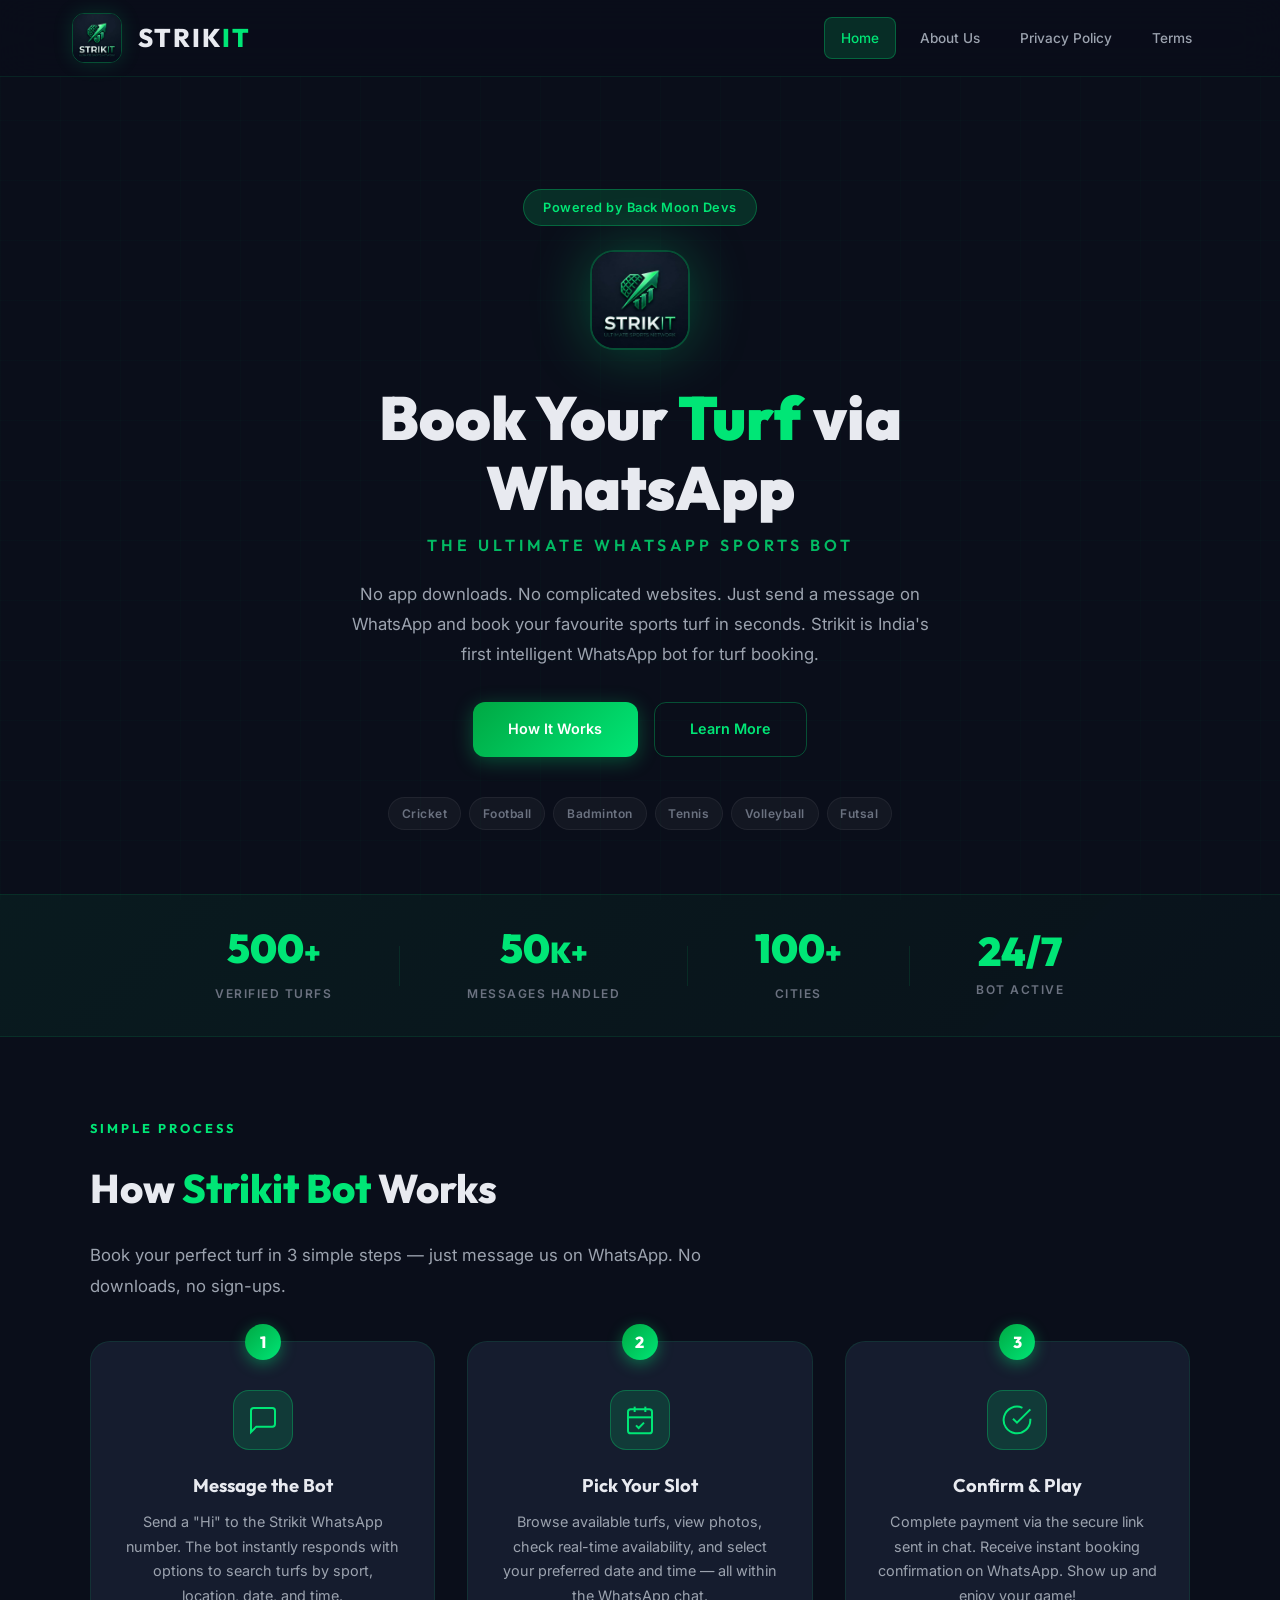
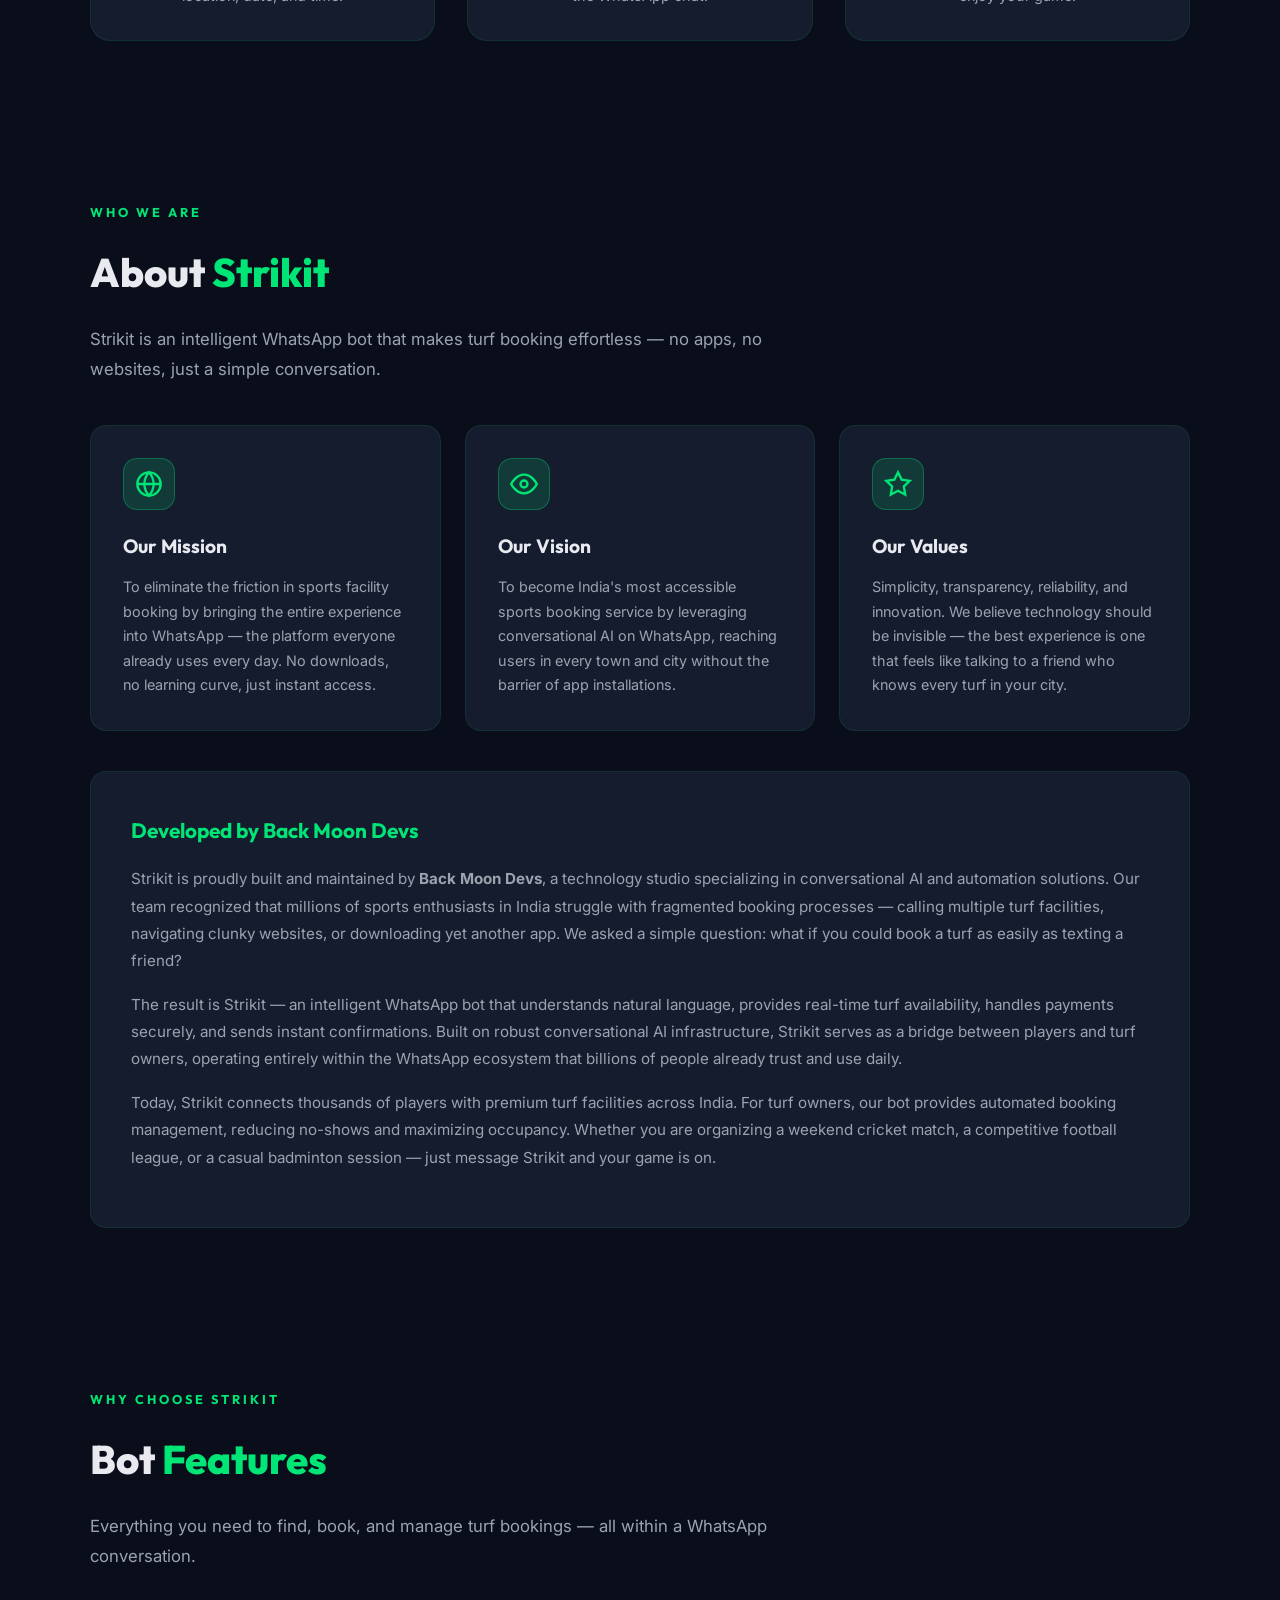
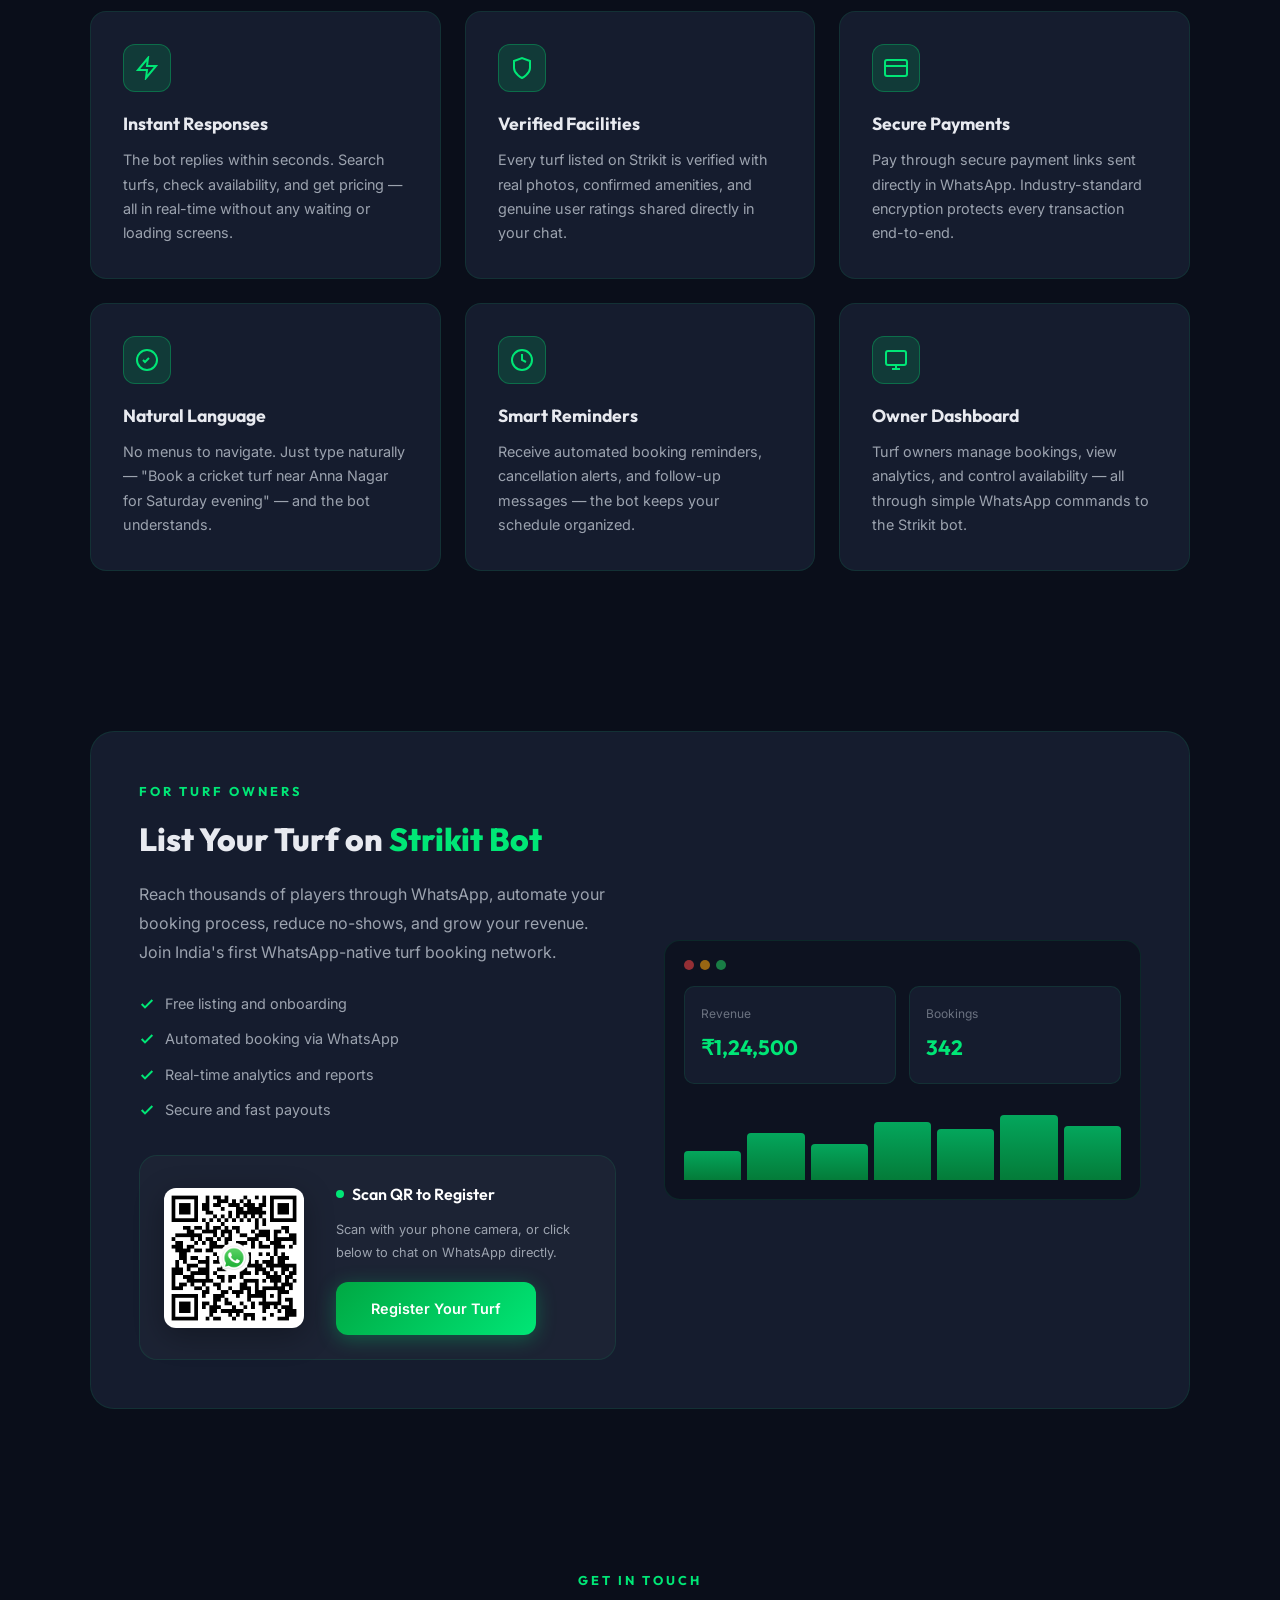
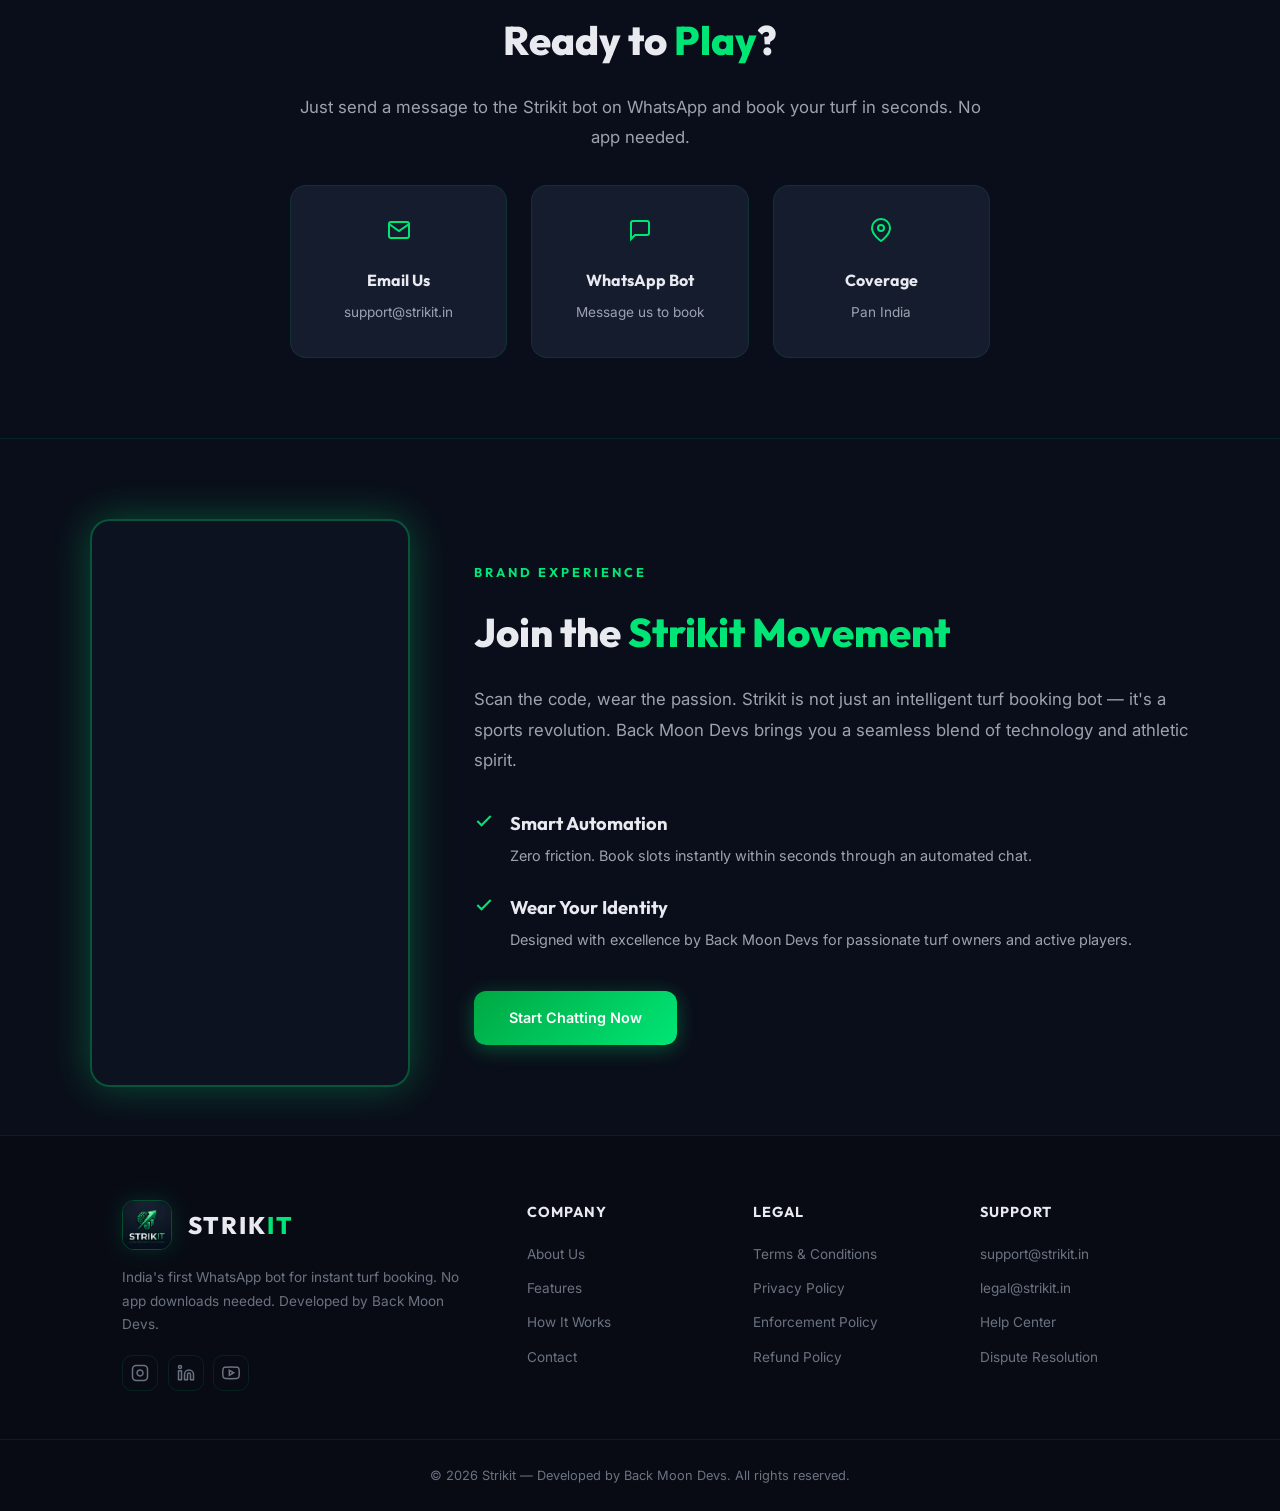
==== commit ca2433bd: "Trigger rebuild for showcase video" ====
--- a/index.html
+++ b/index.html
@@ -189,7 +189,7 @@
     </div>
   </section>
 
-  <!-- BRAND SHOWCASE (VIDEO) -->
+  <!-- BRAND SHOWCASE (VIDEO) FORCE BUILD -->
   <section class="home-section brand-showcase-section">
     <div class="home-section-inner">
       <div class="showcase-container">
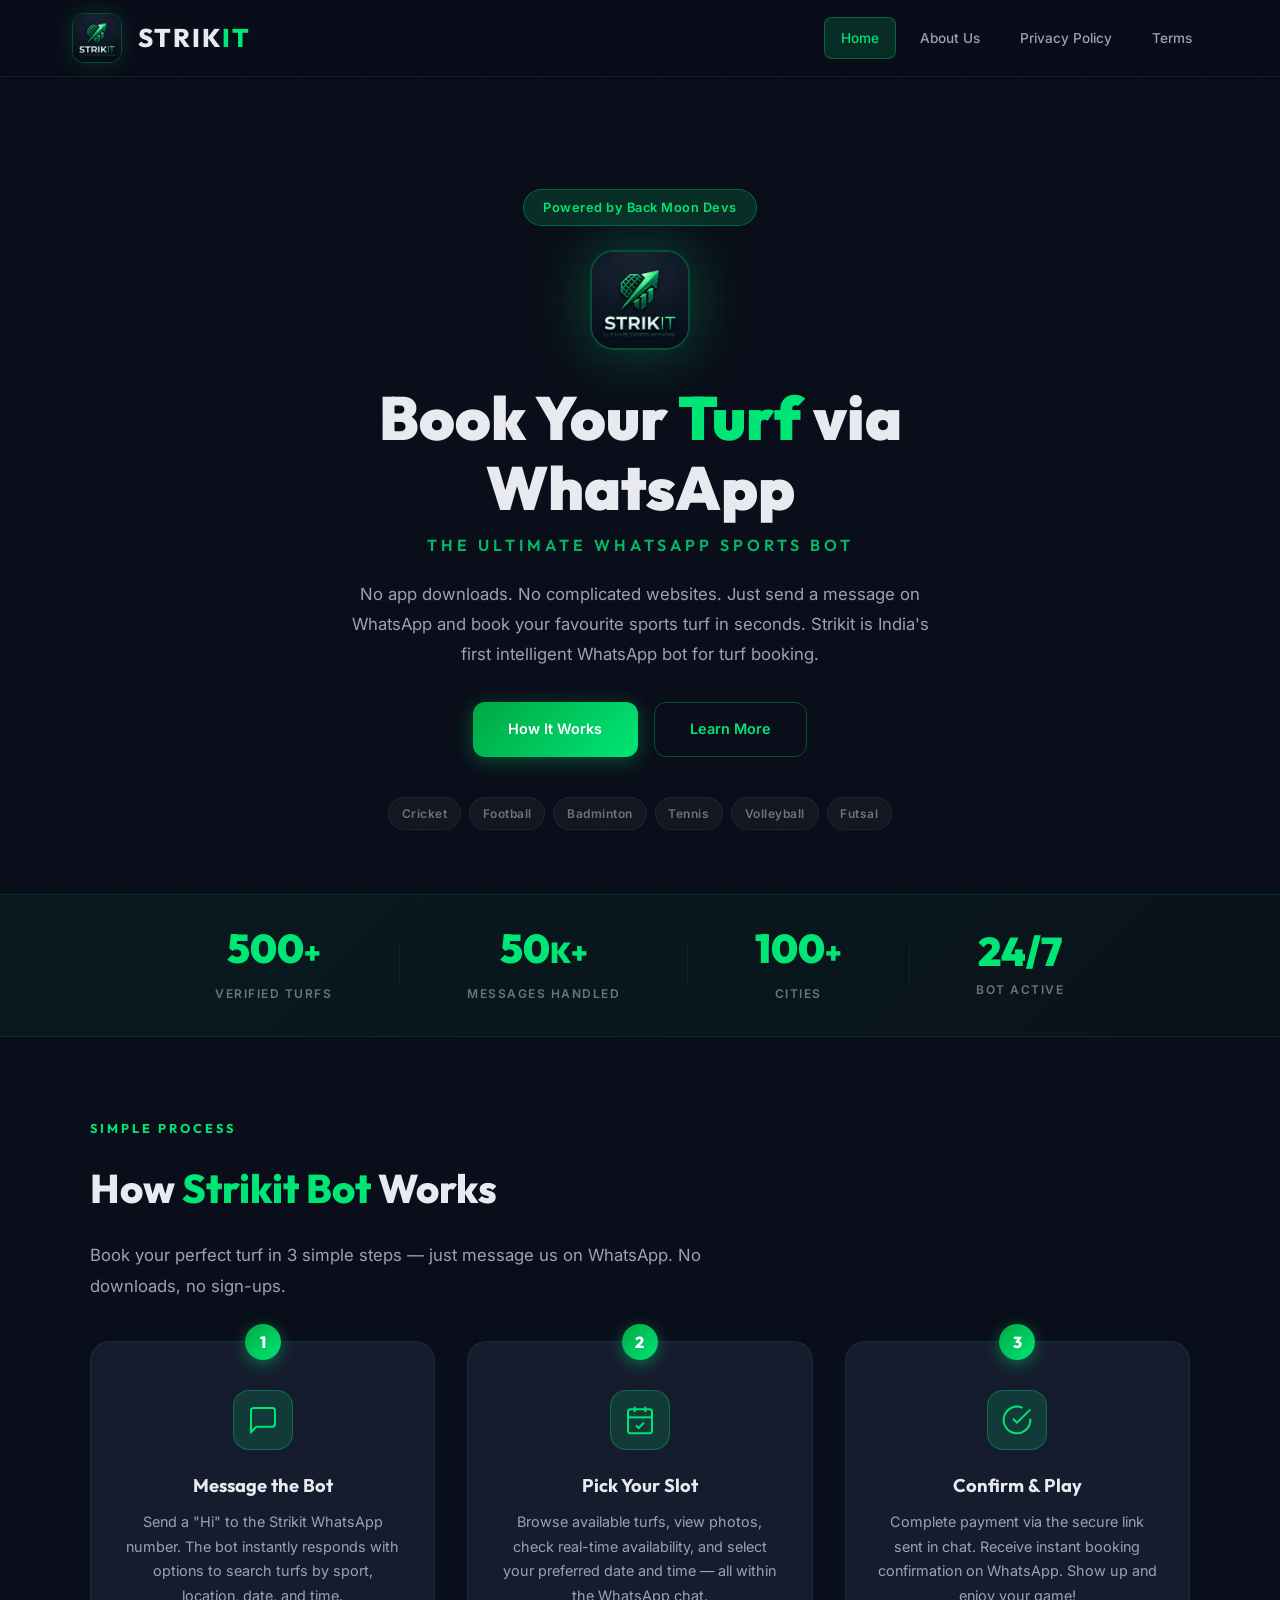
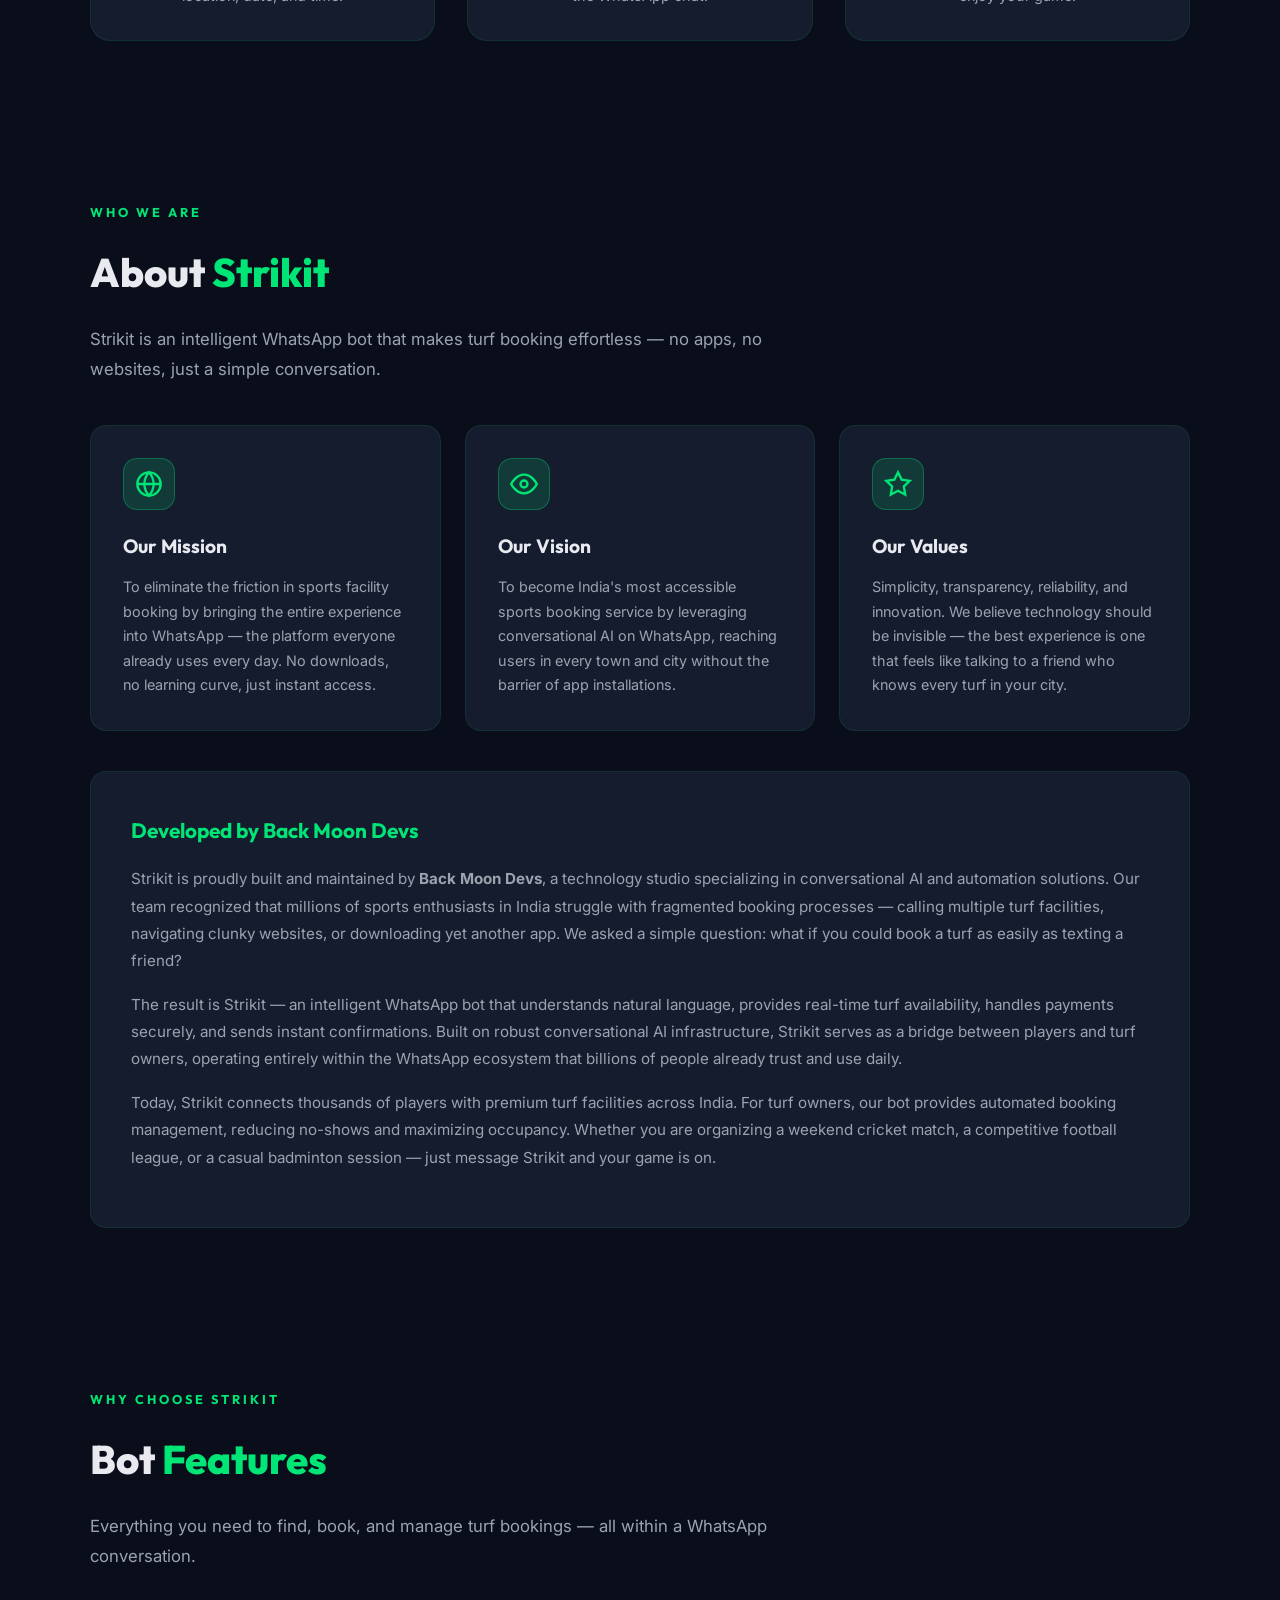
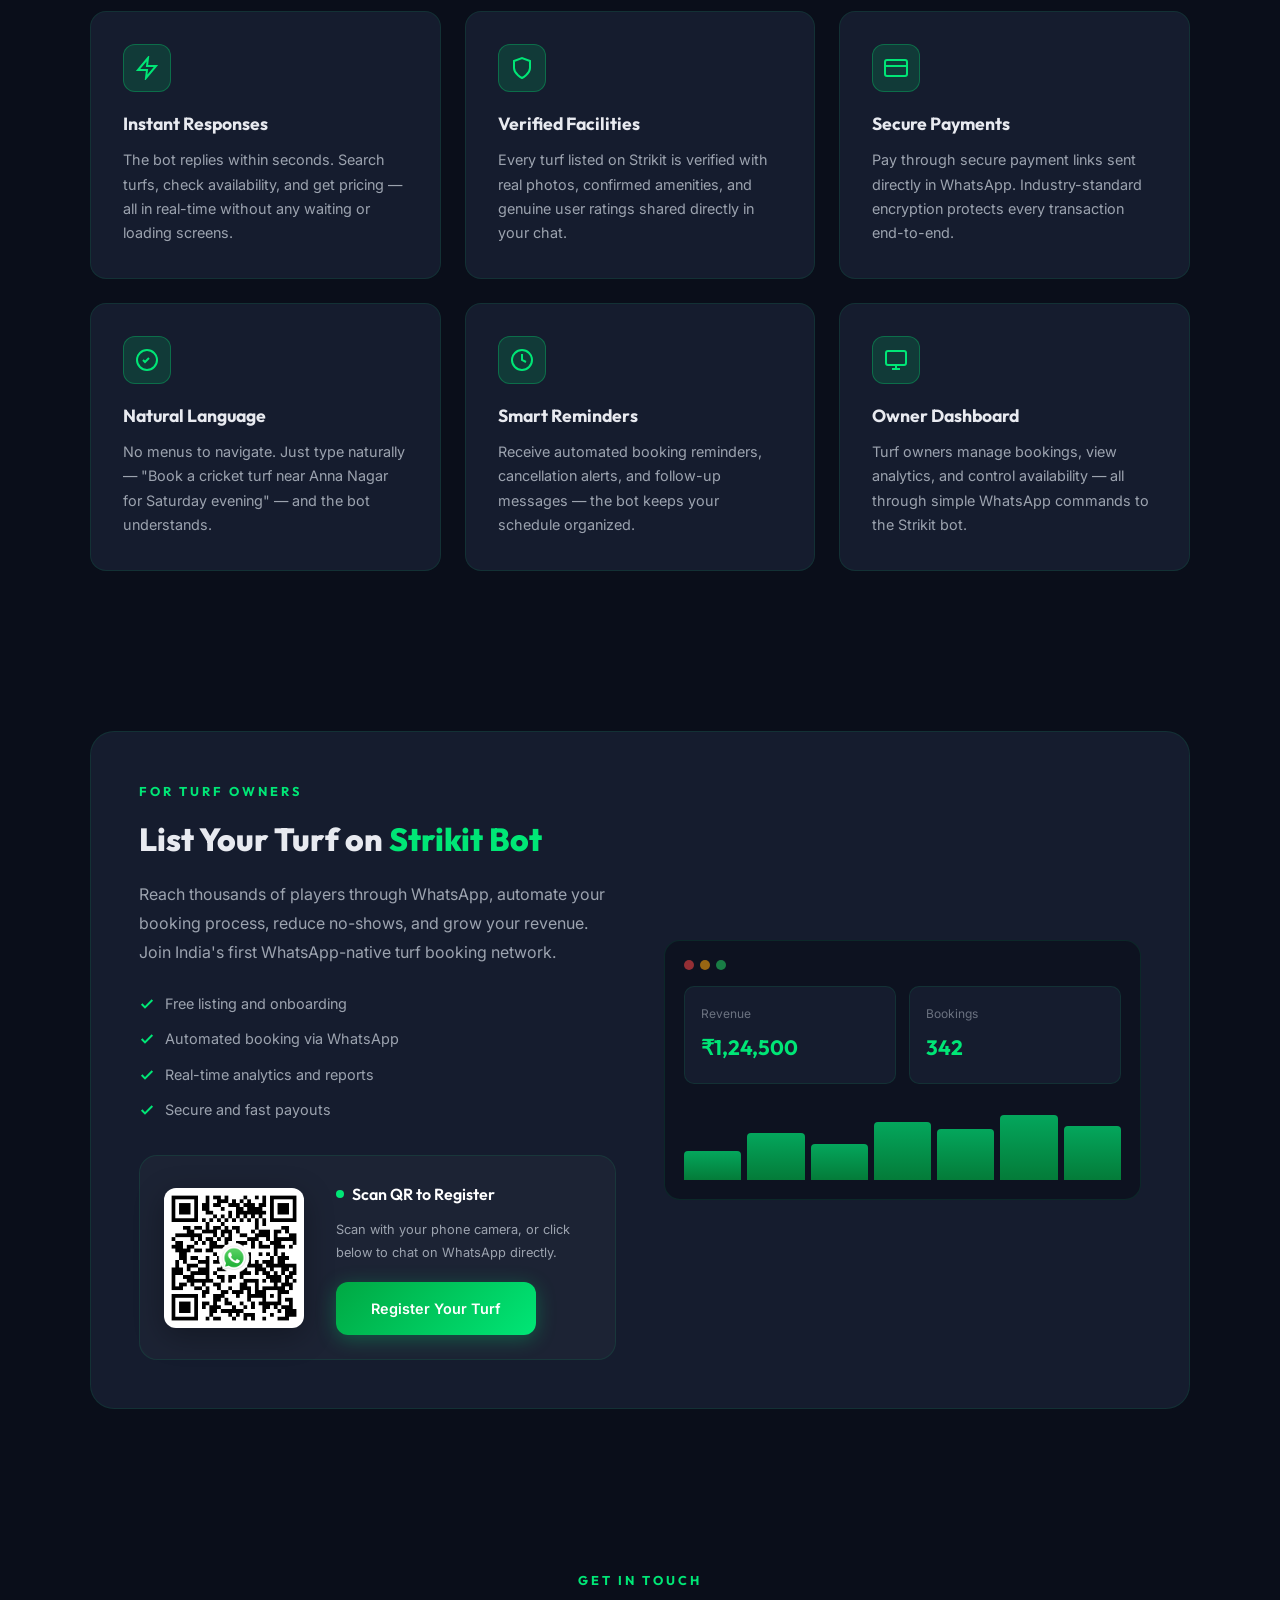
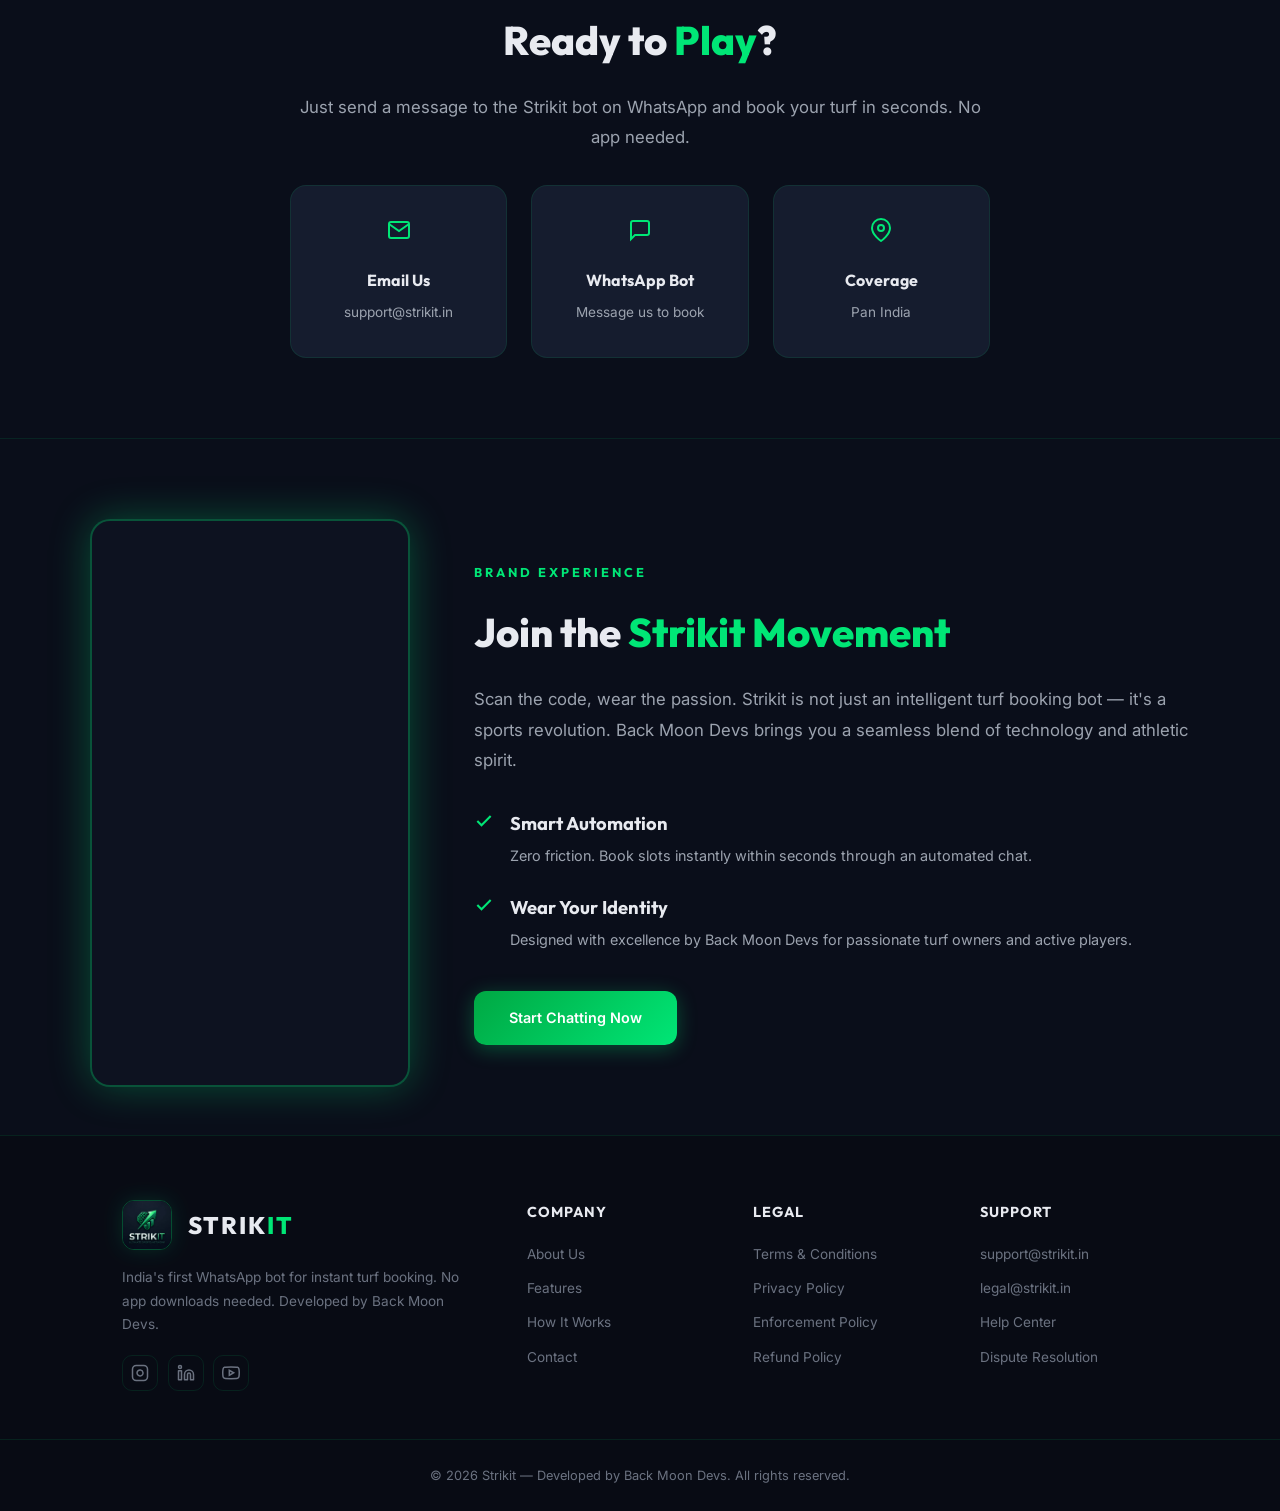
==== commit 2edfe1ba: "Improve video element compatibility and add autoplay touch/scroll trigger" ====
--- a/index.html
+++ b/index.html
@@ -194,7 +194,10 @@
     <div class="home-section-inner">
       <div class="showcase-container">
         <div class="showcase-video-wrap fade-in">
-          <video src="Logo_on_t-shirt_and_QR_no_watermark.mp4" autoplay loop muted playsinline class="showcase-video"></video>
+          <video autoplay loop muted playsinline class="showcase-video">
+            <source src="Logo_on_t-shirt_and_QR_no_watermark.mp4" type="video/mp4">
+            Your browser does not support the video tag.
+          </video>
         </div>
         <div class="showcase-content fade-in">
           <div class="section-label">Brand Experience</div>
@@ -273,6 +276,20 @@
       entries.forEach(e => { if (e.isIntersecting) { e.target.classList.add('visible'); observer.unobserve(e.target); }});
     }, { threshold: 0.15 });
     document.querySelectorAll('.fade-in').forEach(el => observer.observe(el));
+
+    // Video autoplay helper for mobile/power saver
+    const brandVideo = document.querySelector('.showcase-video');
+    if (brandVideo) {
+      const playVideo = () => {
+        brandVideo.play().catch(() => {});
+        document.removeEventListener('click', playVideo);
+        document.removeEventListener('touchstart', playVideo);
+        document.removeEventListener('scroll', playVideo);
+      };
+      document.addEventListener('click', playVideo);
+      document.addEventListener('touchstart', playVideo);
+      document.addEventListener('scroll', playVideo);
+    }
 
     // Counter animation for stats
     const countObserver = new IntersectionObserver((entries) => {
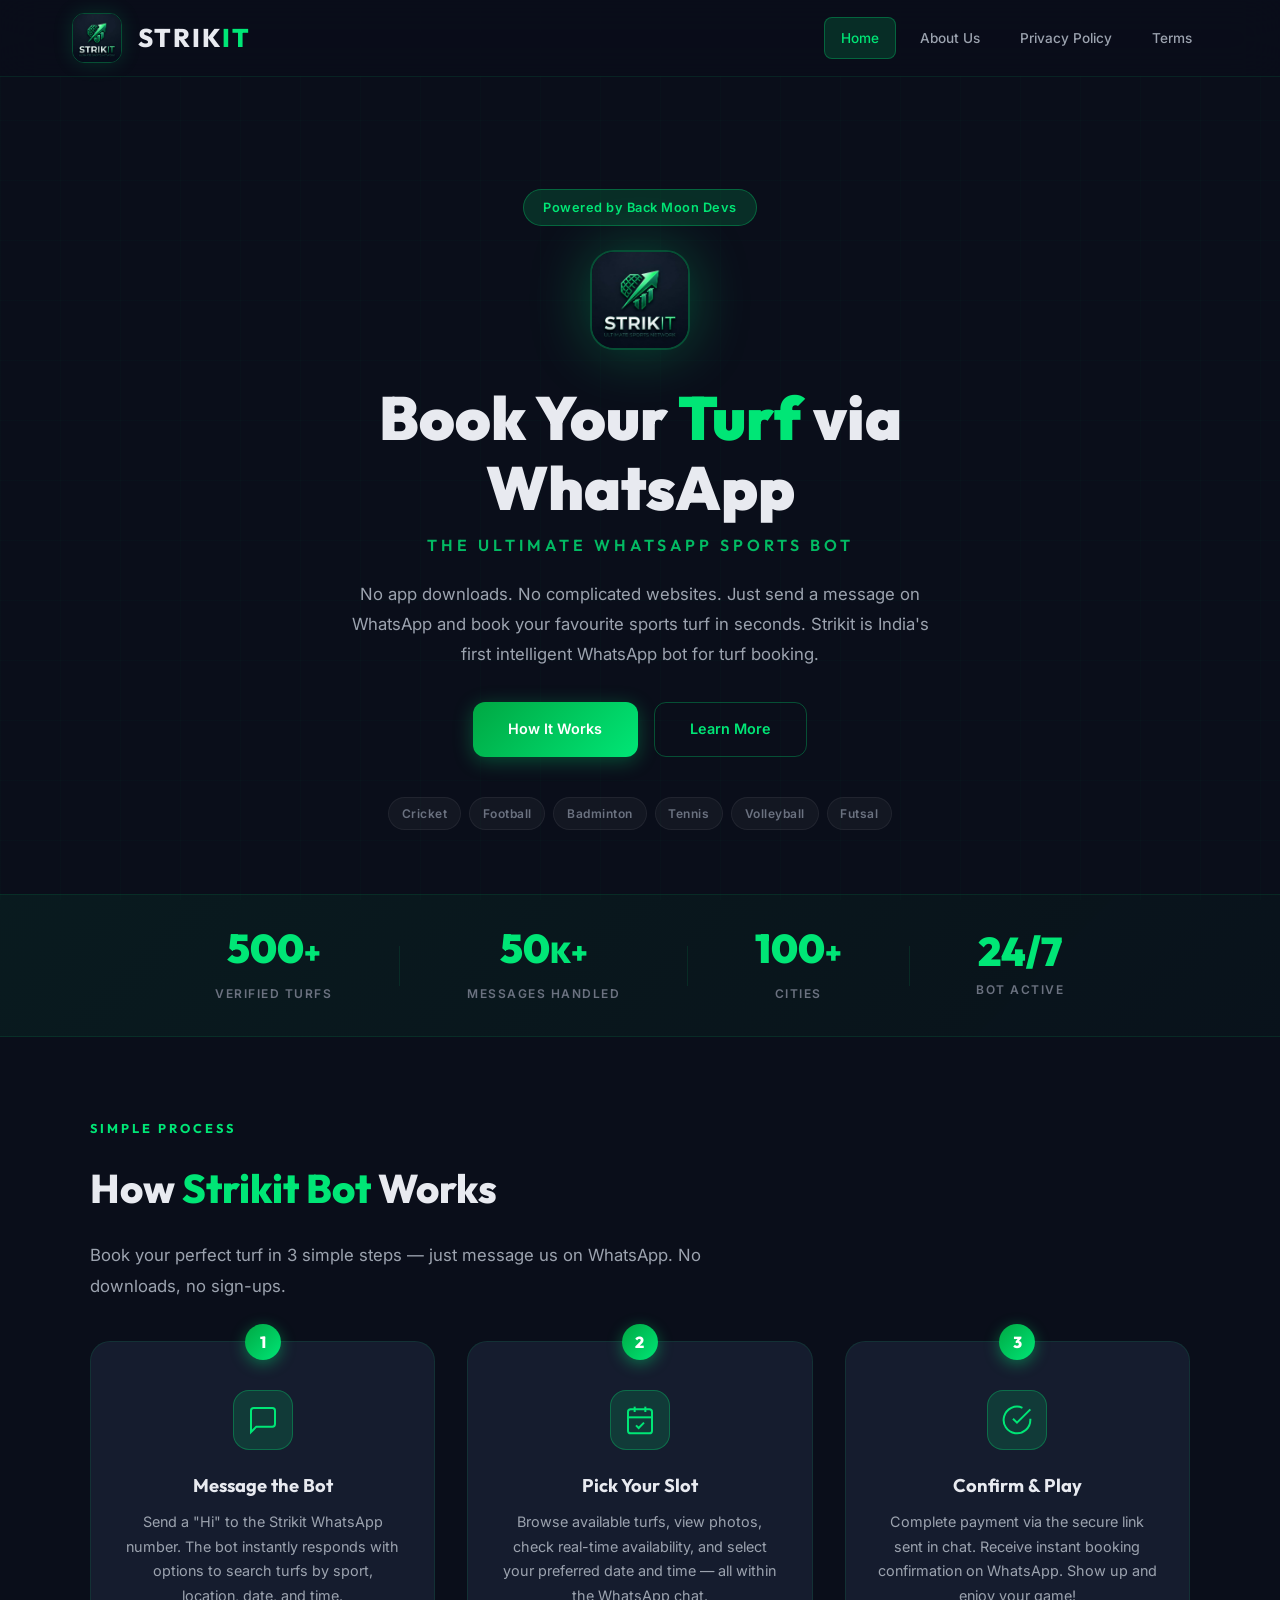
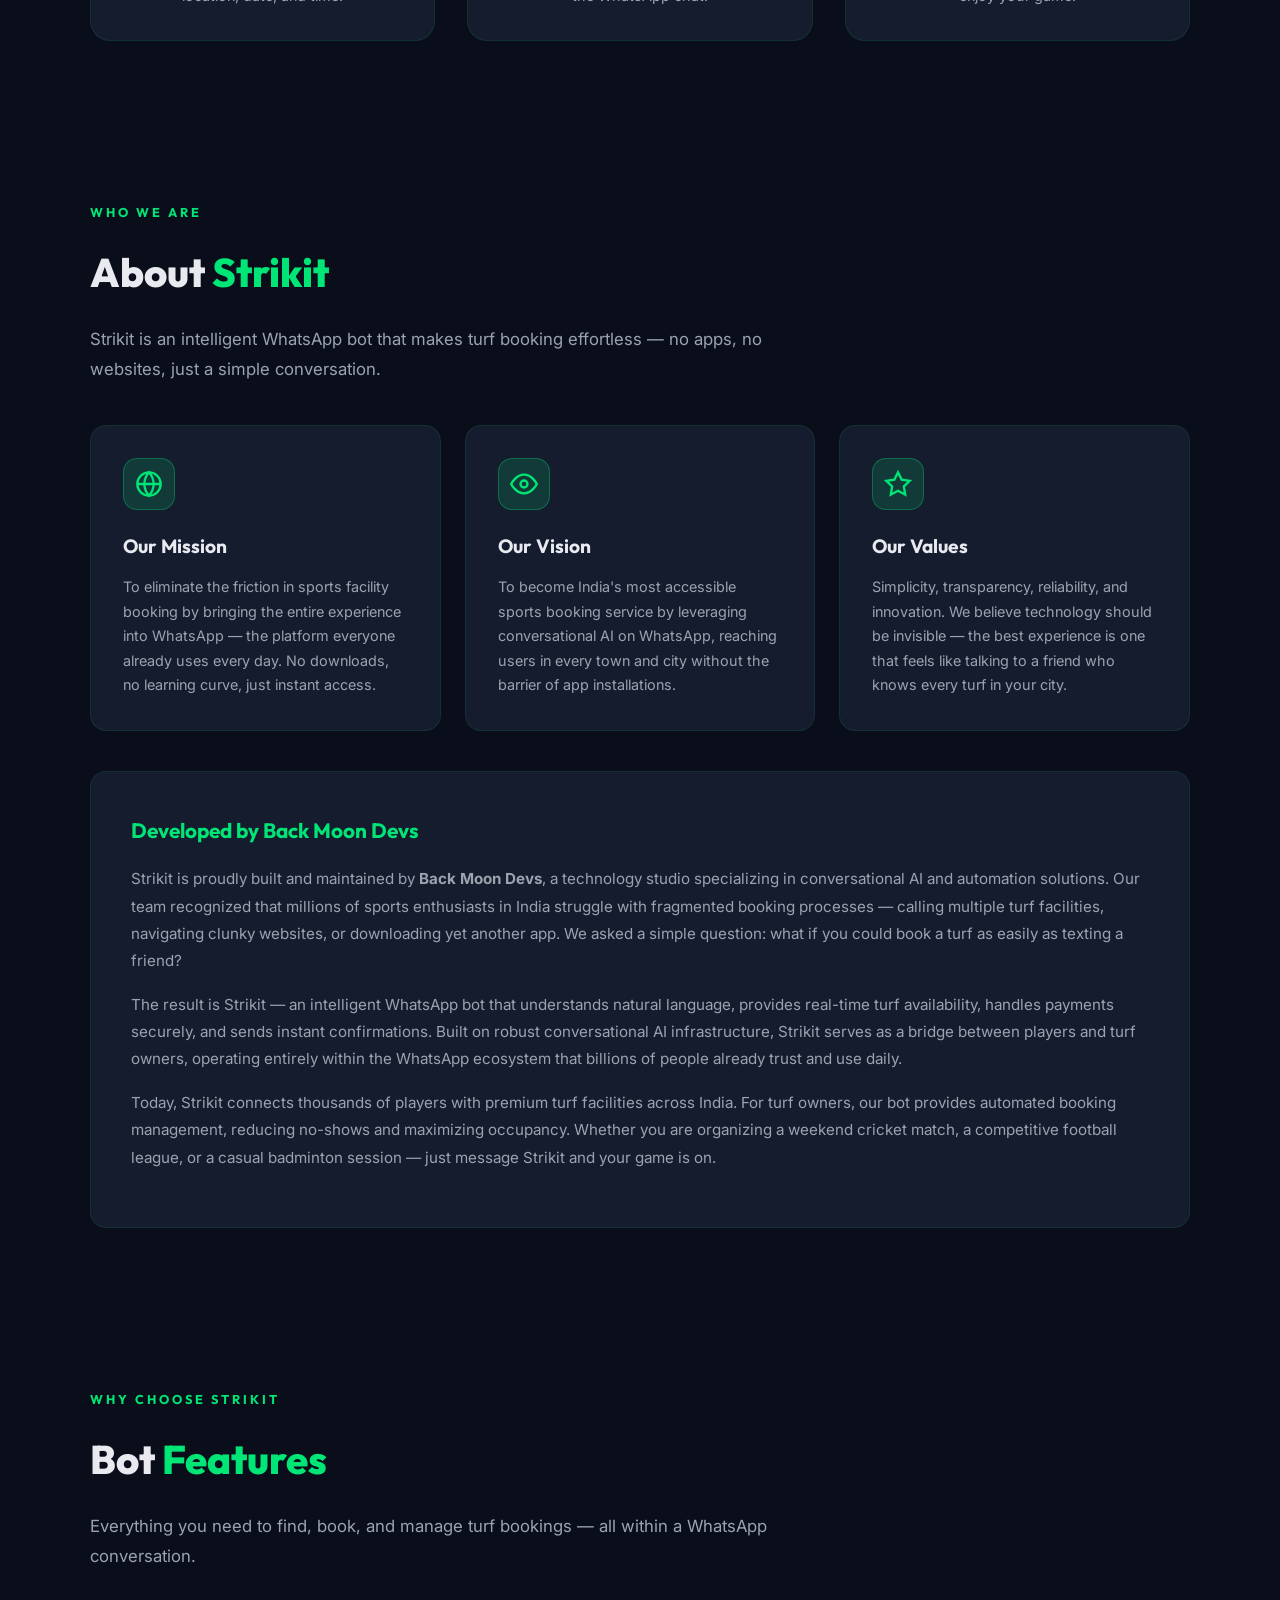
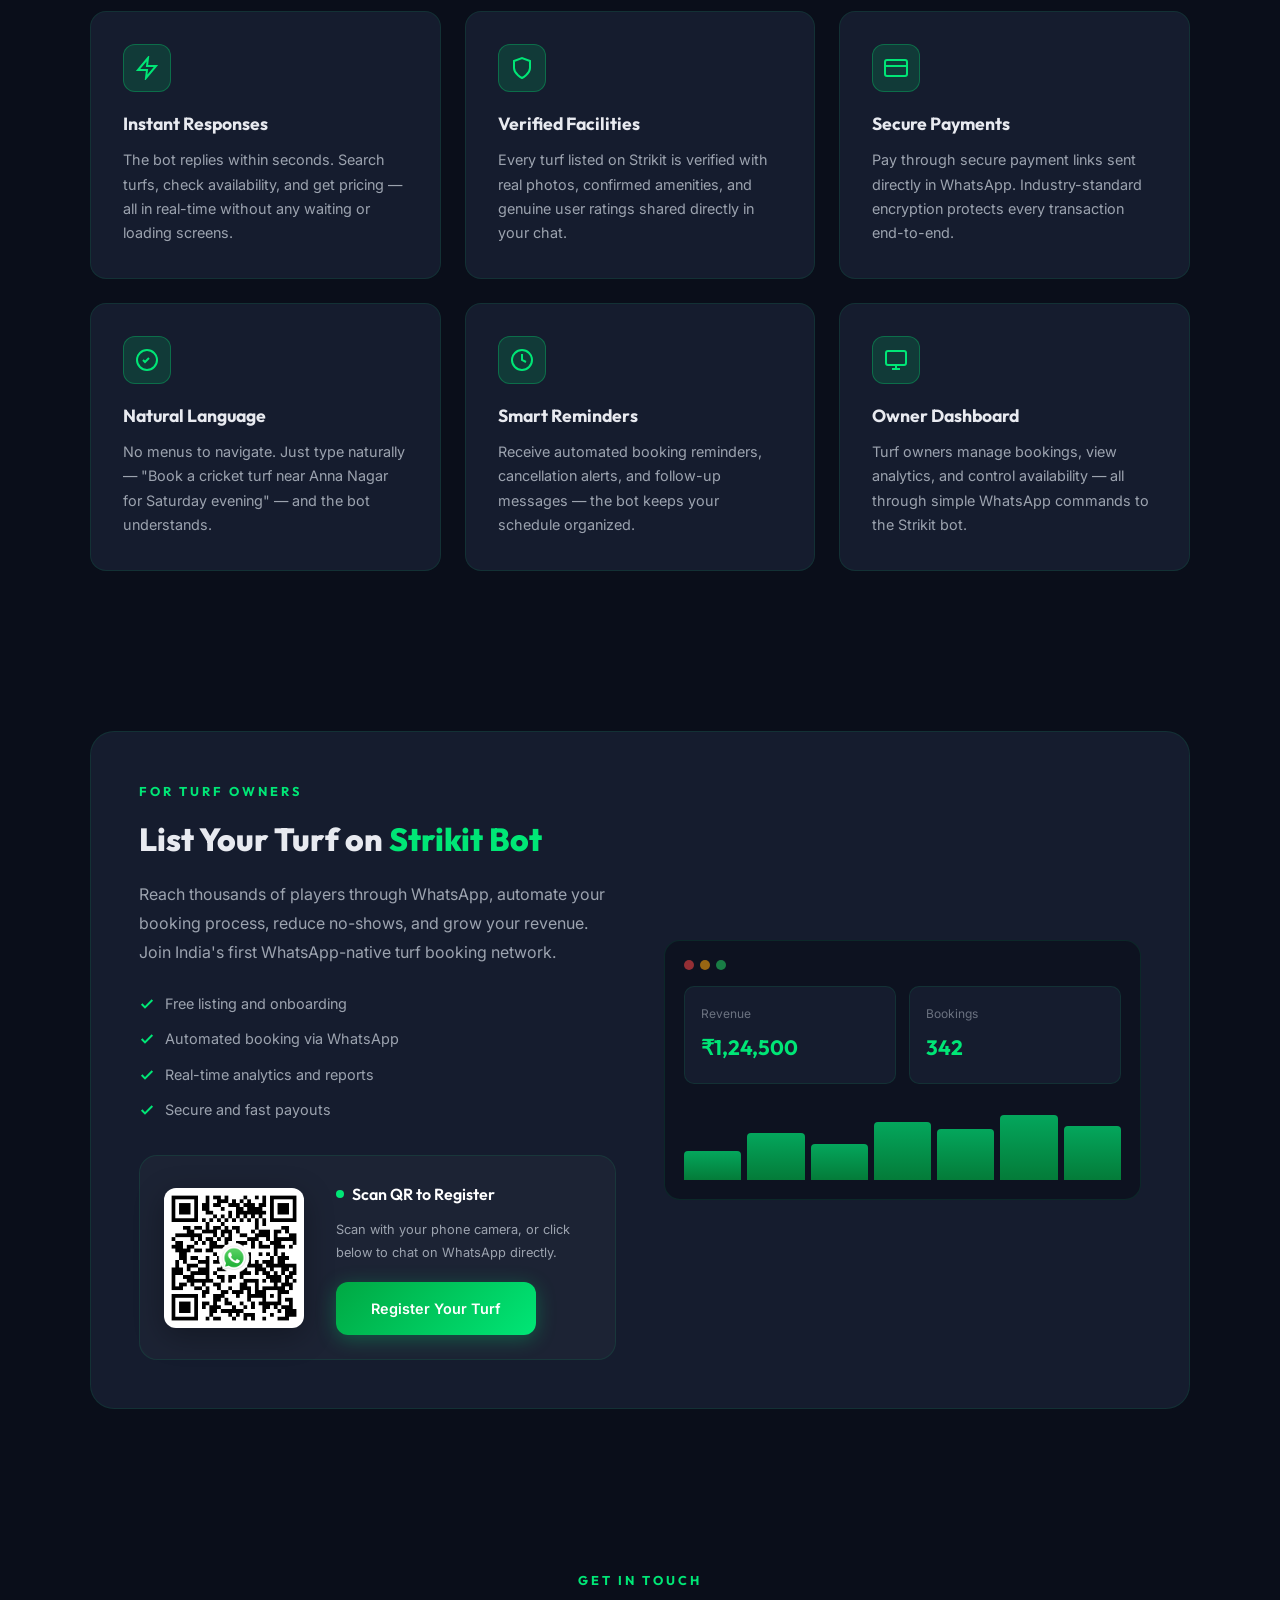
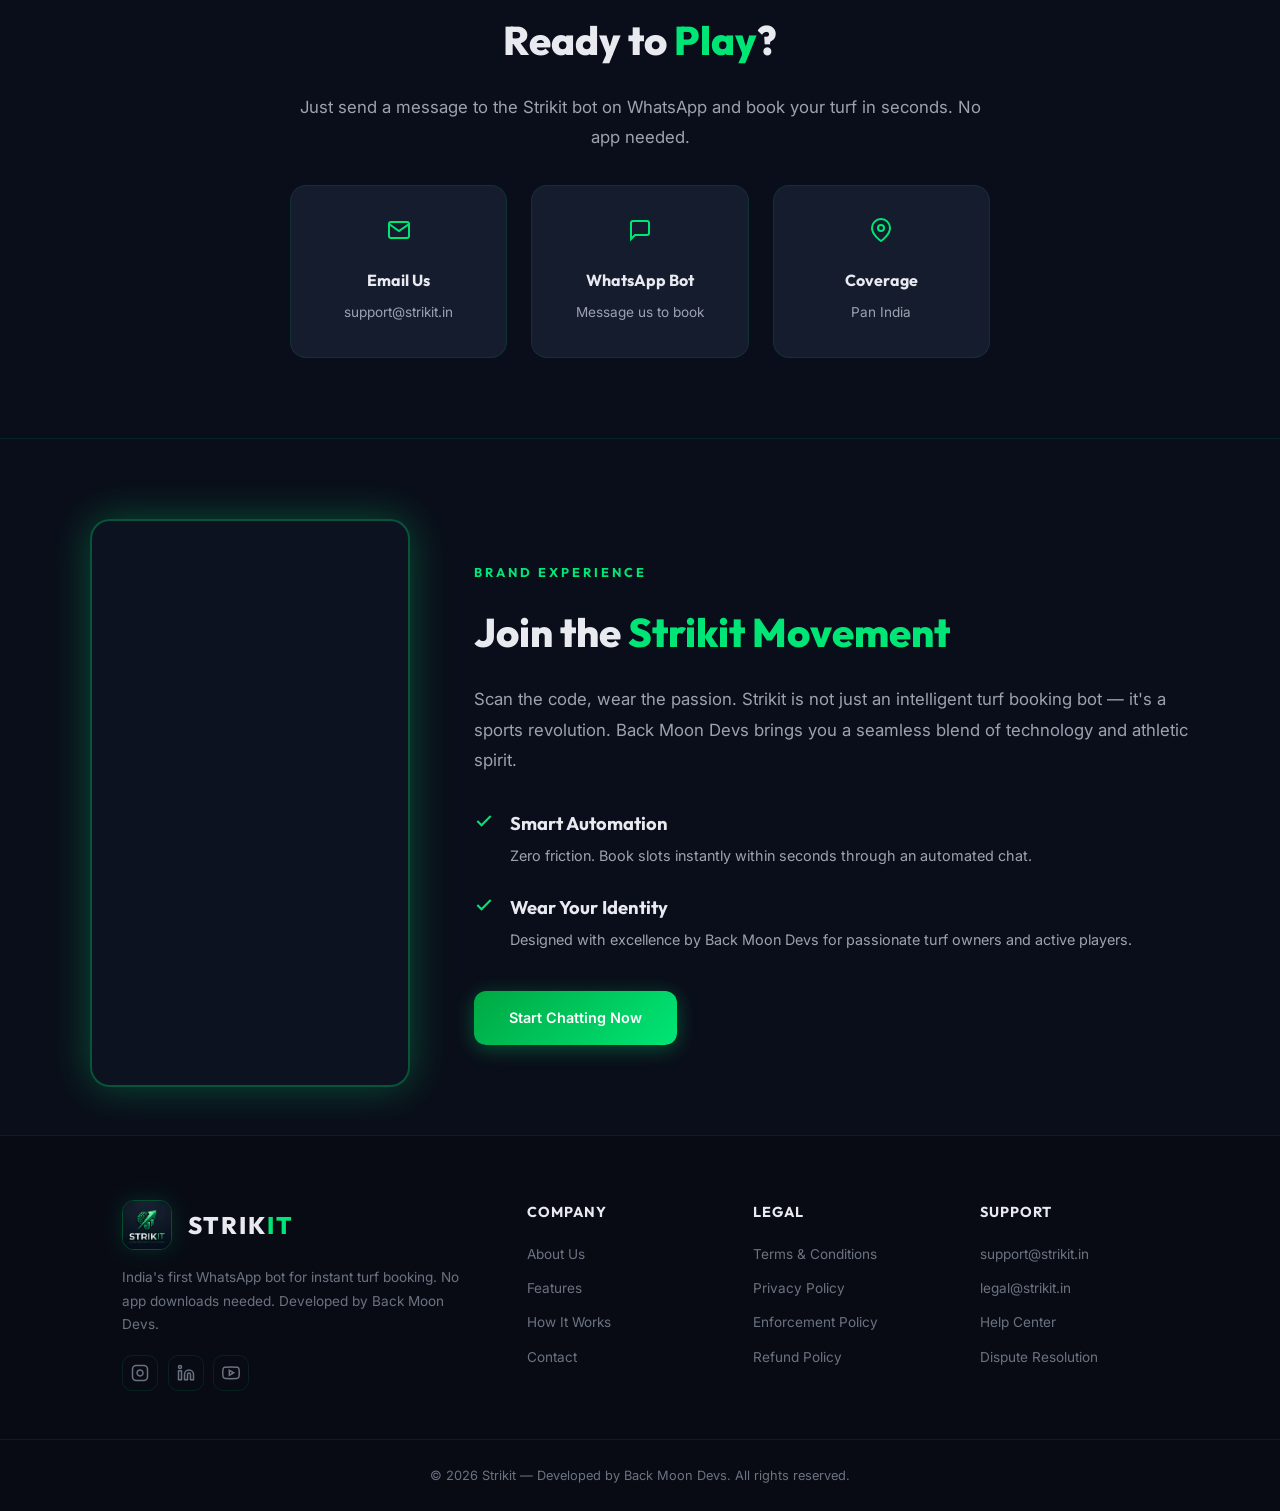
==== commit a66ff5cd: "Restore audio, add scroll-based mute/unmute: sound plays only when video section is visible" ====
--- a/index.html
+++ b/index.html
@@ -277,18 +277,26 @@
     }, { threshold: 0.15 });
     document.querySelectorAll('.fade-in').forEach(el => observer.observe(el));
 
-    // Video autoplay helper for mobile/power saver
+    // Video: autoplay muted, unmute when visible, mute+pause when scrolled away
     const brandVideo = document.querySelector('.showcase-video');
     if (brandVideo) {
-      const playVideo = () => {
-        brandVideo.play().catch(() => {});
-        document.removeEventListener('click', playVideo);
-        document.removeEventListener('touchstart', playVideo);
-        document.removeEventListener('scroll', playVideo);
-      };
-      document.addEventListener('click', playVideo);
-      document.addEventListener('touchstart', playVideo);
-      document.addEventListener('scroll', playVideo);
+      let userInteracted = false;
+      const unlock = () => { userInteracted = true; document.removeEventListener('click', unlock); document.removeEventListener('touchstart', unlock); };
+      document.addEventListener('click', unlock);
+      document.addEventListener('touchstart', unlock);
+
+      const videoObserver = new IntersectionObserver((entries) => {
+        entries.forEach(e => {
+          if (e.isIntersecting) {
+            brandVideo.play().catch(() => {});
+            if (userInteracted) brandVideo.muted = false;
+          } else {
+            brandVideo.muted = true;
+            brandVideo.pause();
+          }
+        });
+      }, { threshold: 0.4 });
+      videoObserver.observe(brandVideo);
     }
 
     // Counter animation for stats
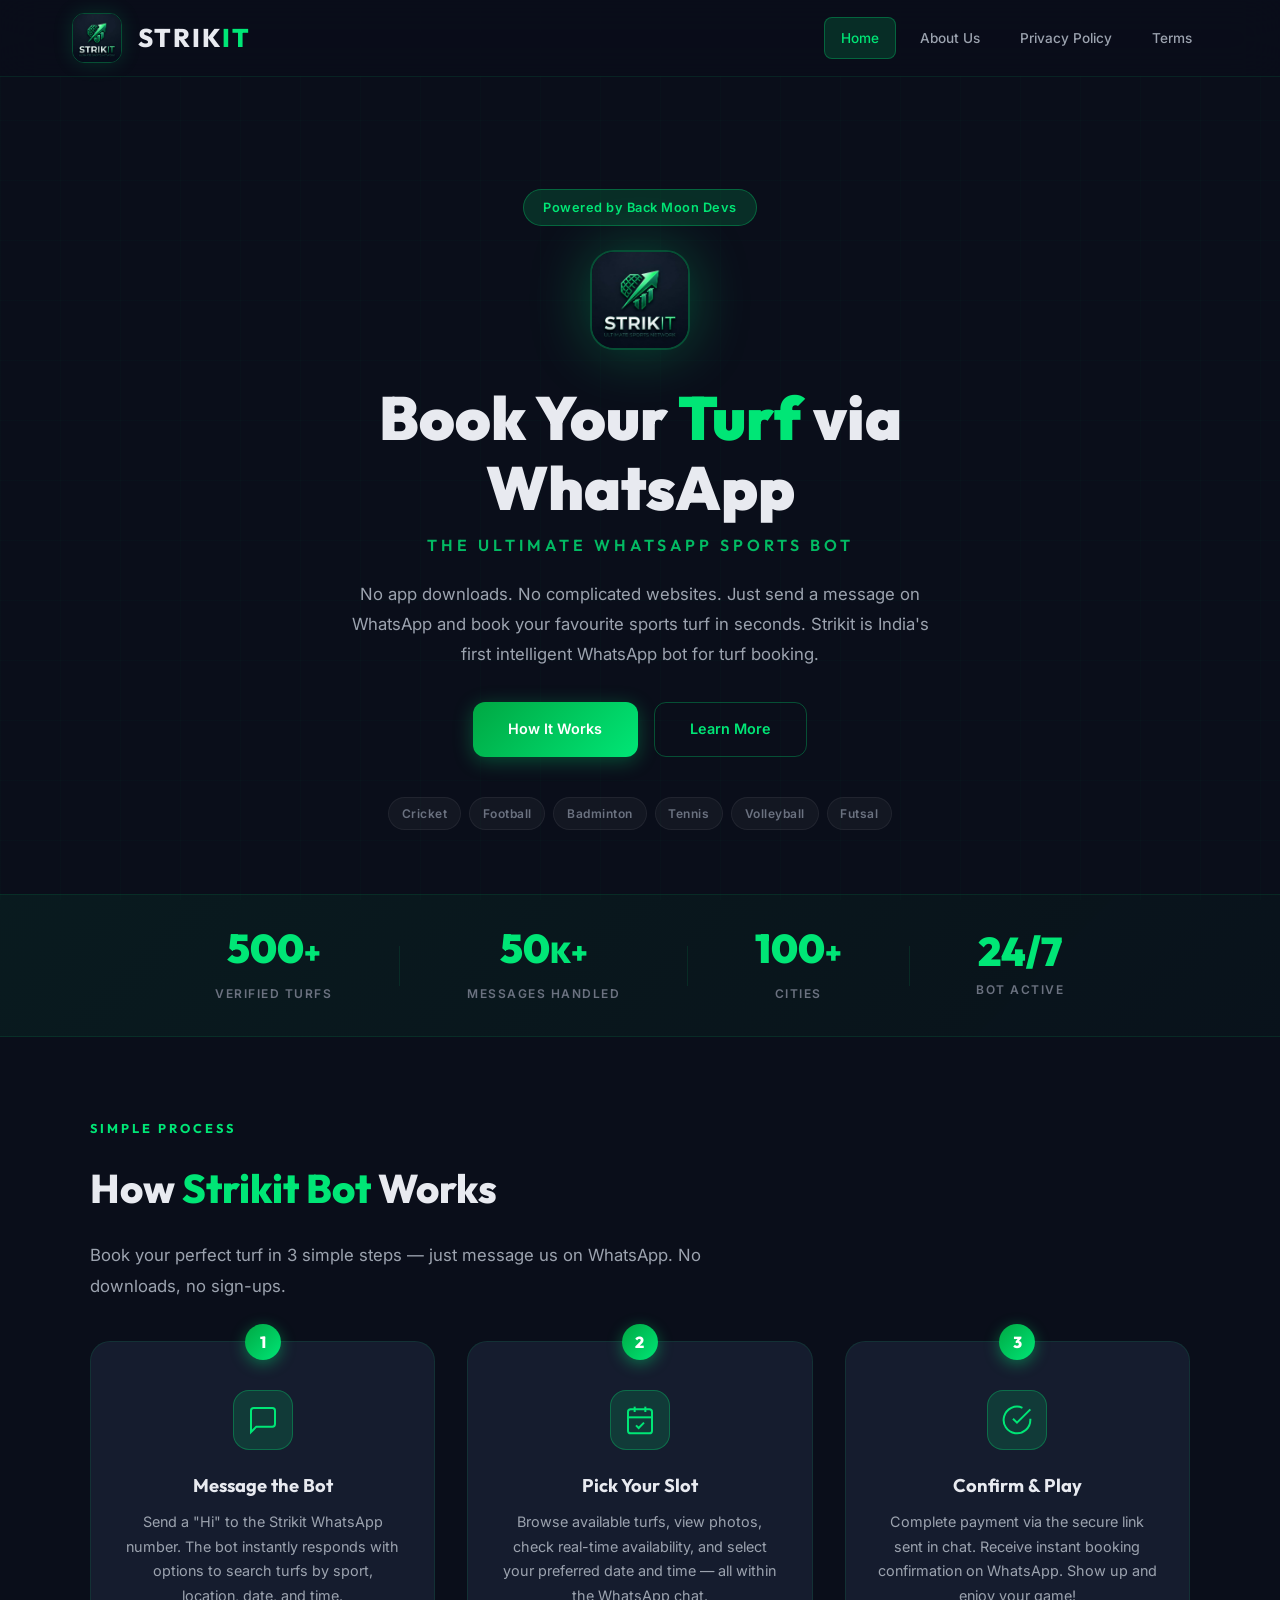
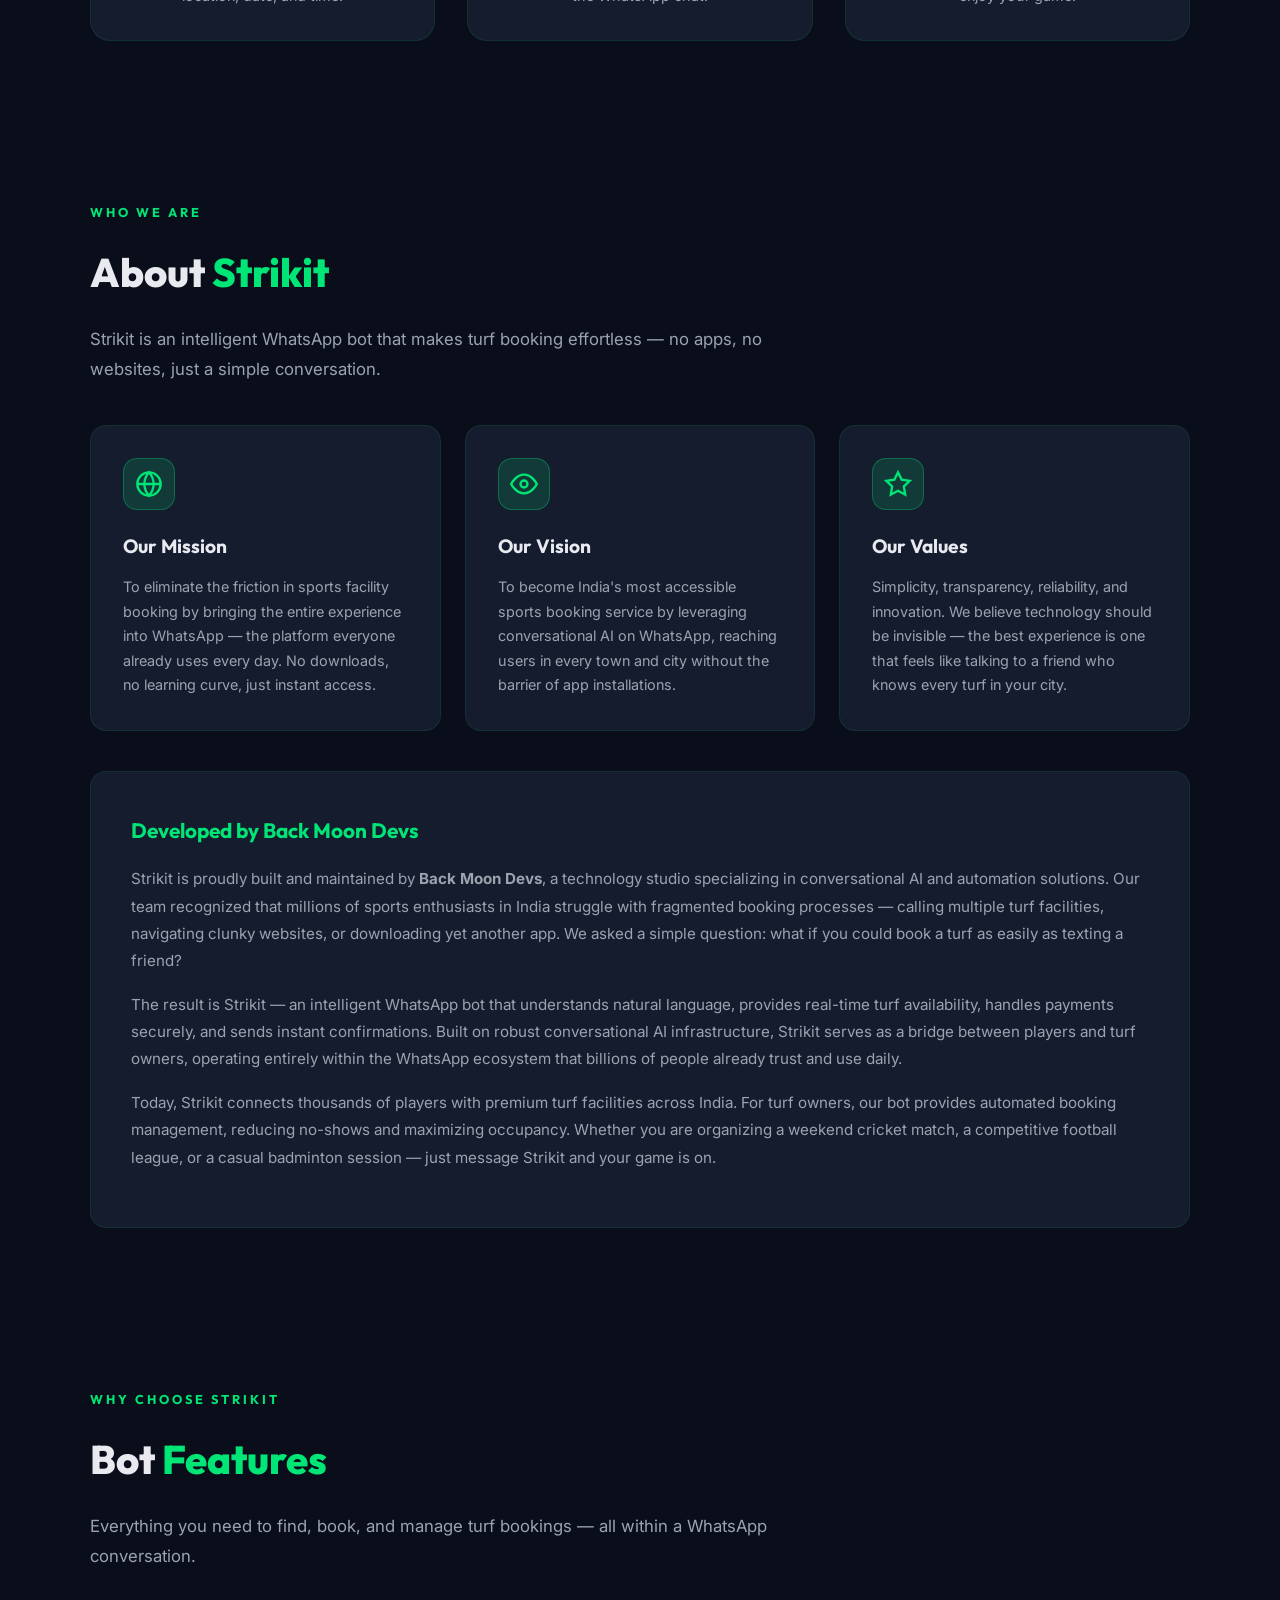
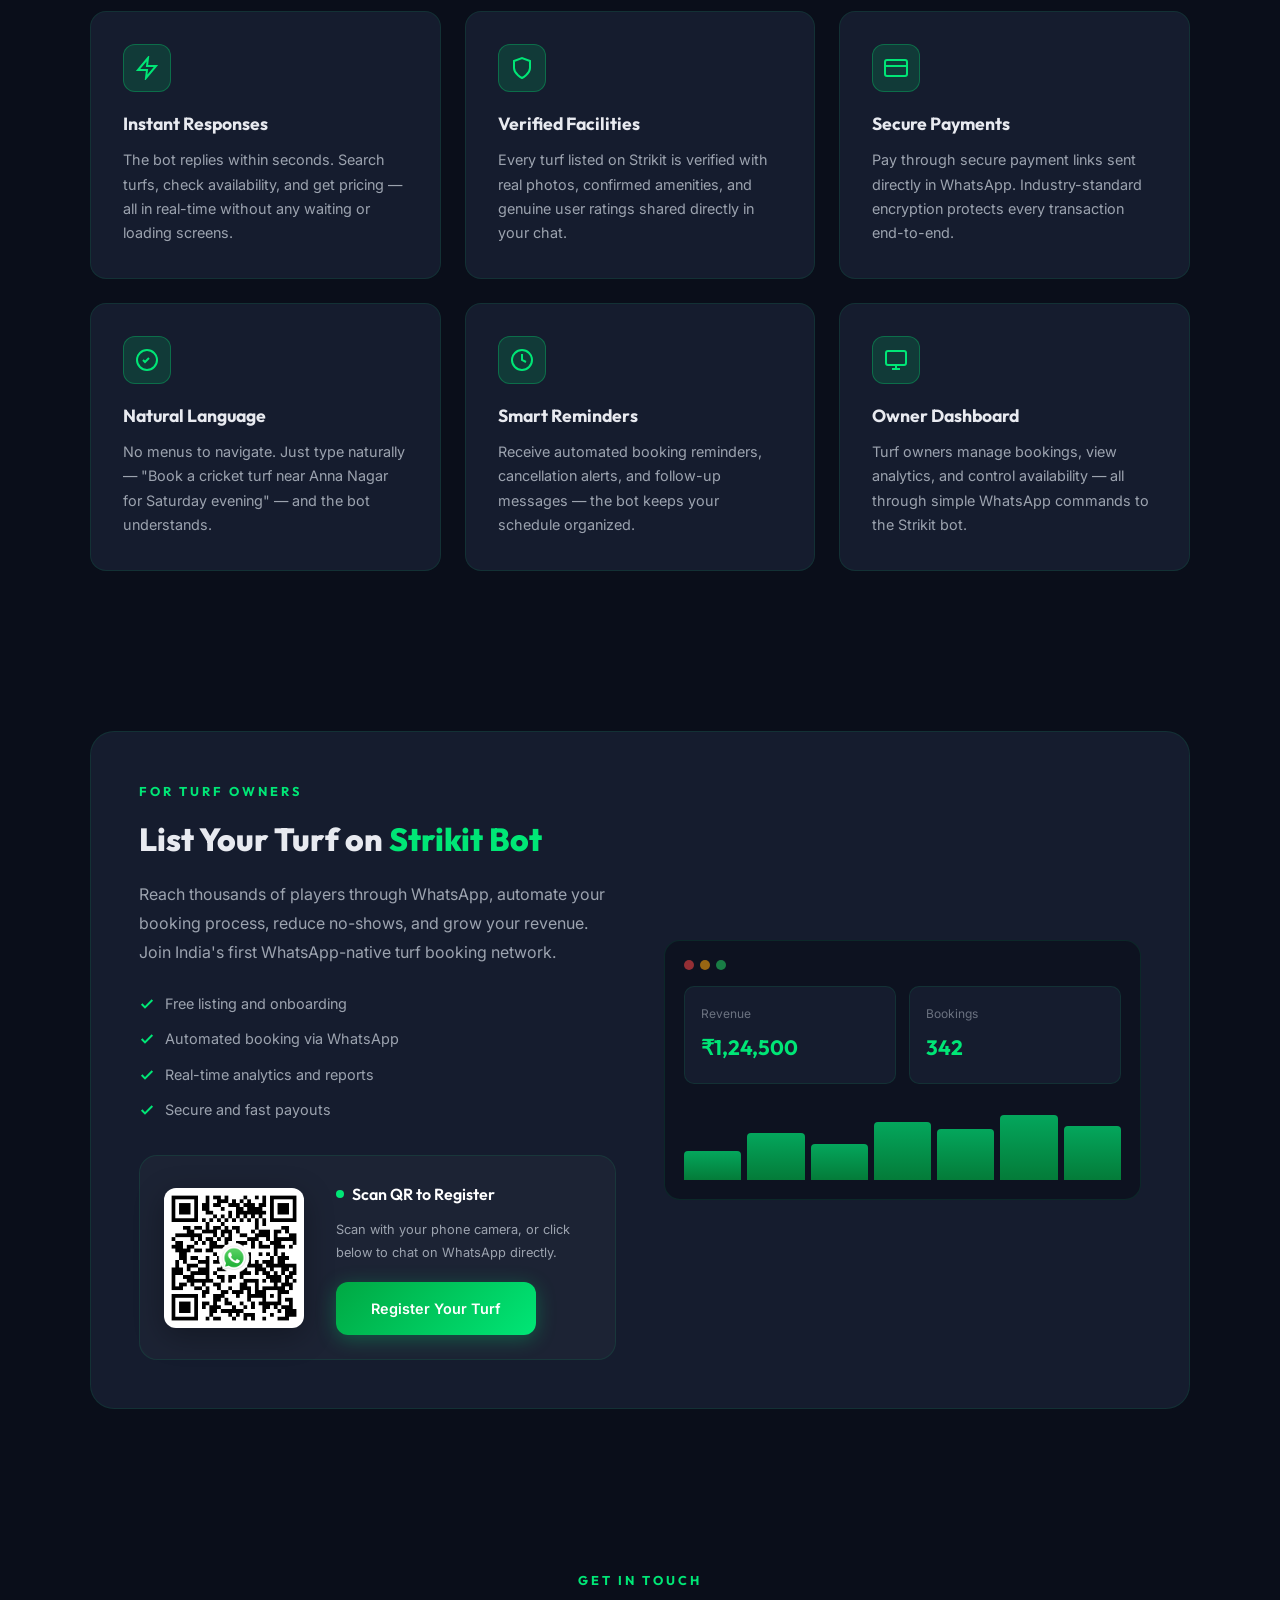
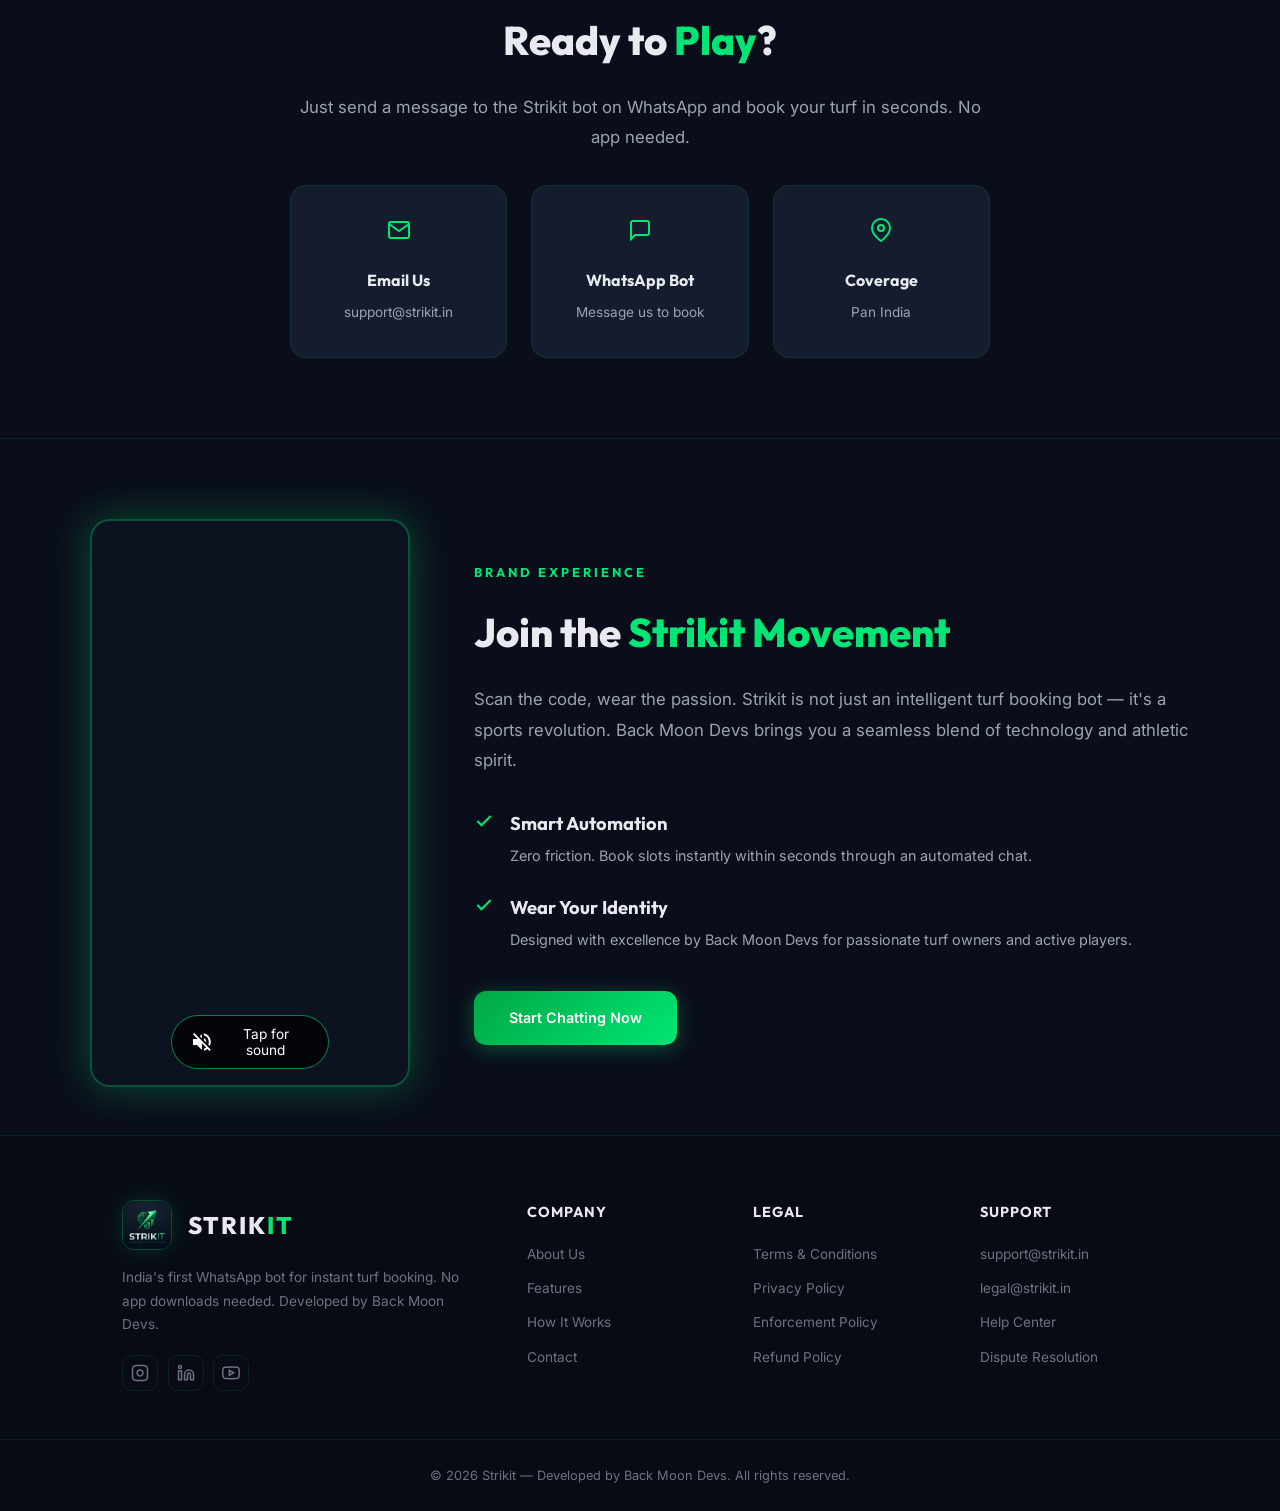
==== commit 10ab670f: "Add tap-to-unmute button on video, scroll-based play/pause with sound control" ====
--- a/index.html
+++ b/index.html
@@ -198,6 +198,10 @@
             <source src="Logo_on_t-shirt_and_QR_no_watermark.mp4" type="video/mp4">
             Your browser does not support the video tag.
           </video>
+          <button class="video-unmute-btn" id="unmuteBtn" aria-label="Tap to unmute">
+            <svg width="24" height="24" viewBox="0 0 24 24" fill="white"><path d="M16.5 12A4.5 4.5 0 0 0 14 7.97v2.21l2.45 2.45c.03-.2.05-.41.05-.63zm2.5 0c0 .94-.2 1.82-.54 2.64l1.51 1.51A8.796 8.796 0 0 0 21 12c0-4.28-2.99-7.86-7-8.77v2.06c2.89.86 5 3.54 5 6.71zM4.27 3 3 4.27 7.73 9H3v6h4l5 5v-6.73l4.25 4.25c-.67.52-1.42.93-2.25 1.18v2.06a8.99 8.99 0 0 0 3.69-1.81L19.73 21 21 19.73l-9-9L4.27 3zM12 4 9.91 6.09 12 8.18V4z"/></svg>
+            <span>Tap for sound</span>
+          </button>
         </div>
         <div class="showcase-content fade-in">
           <div class="section-label">Brand Experience</div>
@@ -277,19 +281,26 @@
     }, { threshold: 0.15 });
     document.querySelectorAll('.fade-in').forEach(el => observer.observe(el));
 
-    // Video: autoplay muted, unmute when visible, mute+pause when scrolled away
+    // Video: autoplay muted, tap button to unmute, scroll-based play/pause
     const brandVideo = document.querySelector('.showcase-video');
-    if (brandVideo) {
-      let userInteracted = false;
-      const unlock = () => { userInteracted = true; document.removeEventListener('click', unlock); document.removeEventListener('touchstart', unlock); };
-      document.addEventListener('click', unlock);
-      document.addEventListener('touchstart', unlock);
-
+    const unmuteBtn = document.getElementById('unmuteBtn');
+    if (brandVideo && unmuteBtn) {
+      let soundEnabled = false;
+
+      // Tap unmute button to enable sound
+      unmuteBtn.addEventListener('click', () => {
+        soundEnabled = true;
+        brandVideo.muted = false;
+        brandVideo.play().catch(() => {});
+        unmuteBtn.classList.add('hidden');
+      });
+
+      // Scroll: play when visible, pause+mute when not
       const videoObserver = new IntersectionObserver((entries) => {
         entries.forEach(e => {
           if (e.isIntersecting) {
             brandVideo.play().catch(() => {});
-            if (userInteracted) brandVideo.muted = false;
+            if (soundEnabled) brandVideo.muted = false;
           } else {
             brandVideo.muted = true;
             brandVideo.pause();
--- a/styles.css
+++ b/styles.css
@@ -1575,6 +1575,44 @@
   display: block;
 }
 
+.video-unmute-btn {
+  position: absolute;
+  bottom: 16px;
+  left: 50%;
+  transform: translateX(-50%);
+  display: flex;
+  align-items: center;
+  gap: 8px;
+  padding: 10px 18px;
+  border: 1px solid rgba(0, 255, 135, 0.5);
+  border-radius: 30px;
+  background: rgba(0, 0, 0, 0.7);
+  backdrop-filter: blur(8px);
+  color: #fff;
+  font-size: 0.85rem;
+  font-family: var(--font-body);
+  cursor: pointer;
+  z-index: 10;
+  transition: all 0.3s ease;
+  animation: unmutePulse 2s ease-in-out infinite;
+}
+
+.video-unmute-btn:hover {
+  background: rgba(0, 255, 135, 0.2);
+  border-color: var(--green-primary);
+}
+
+.video-unmute-btn.hidden {
+  opacity: 0;
+  pointer-events: none;
+  transform: translateX(-50%) scale(0.8);
+}
+
+@keyframes unmutePulse {
+  0%, 100% { box-shadow: 0 0 0 0 rgba(0, 255, 135, 0.4); }
+  50% { box-shadow: 0 0 0 10px rgba(0, 255, 135, 0); }
+}
+
 .showcase-content {
   display: flex;
   flex-direction: column;
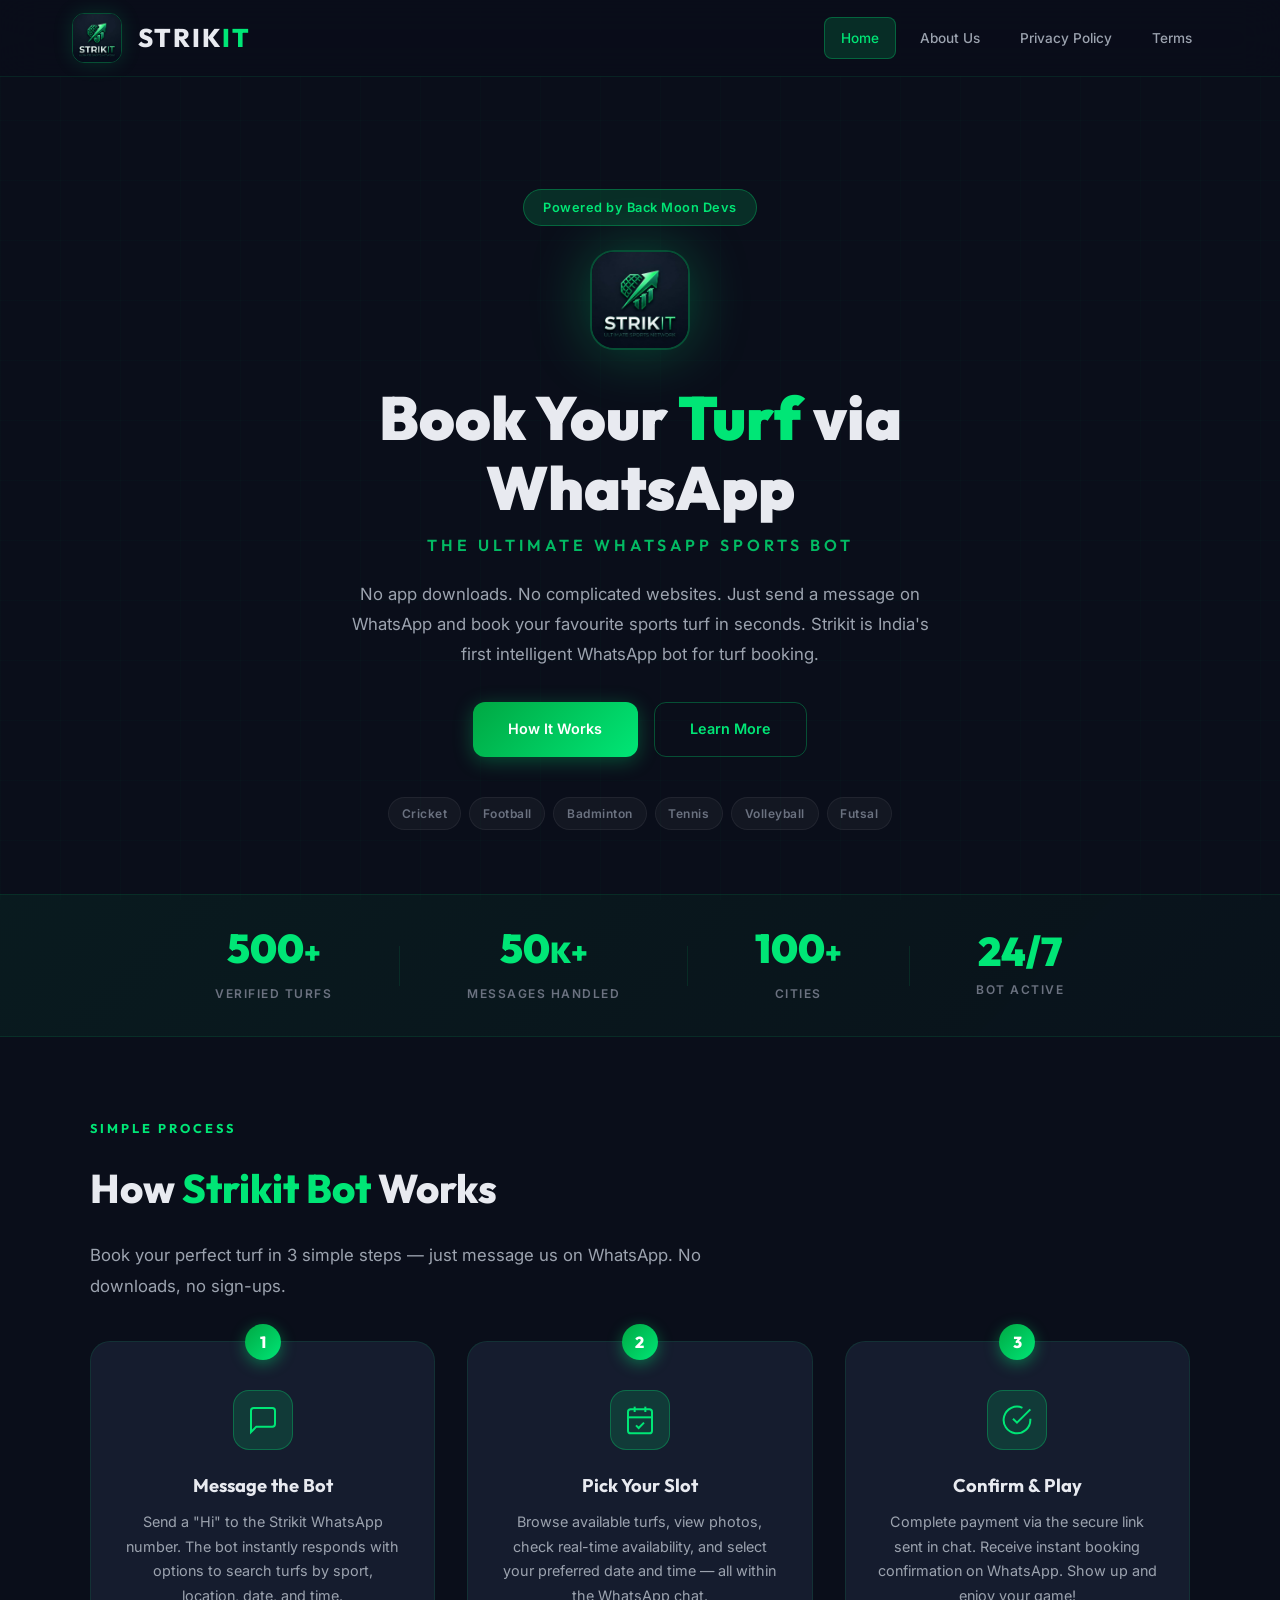
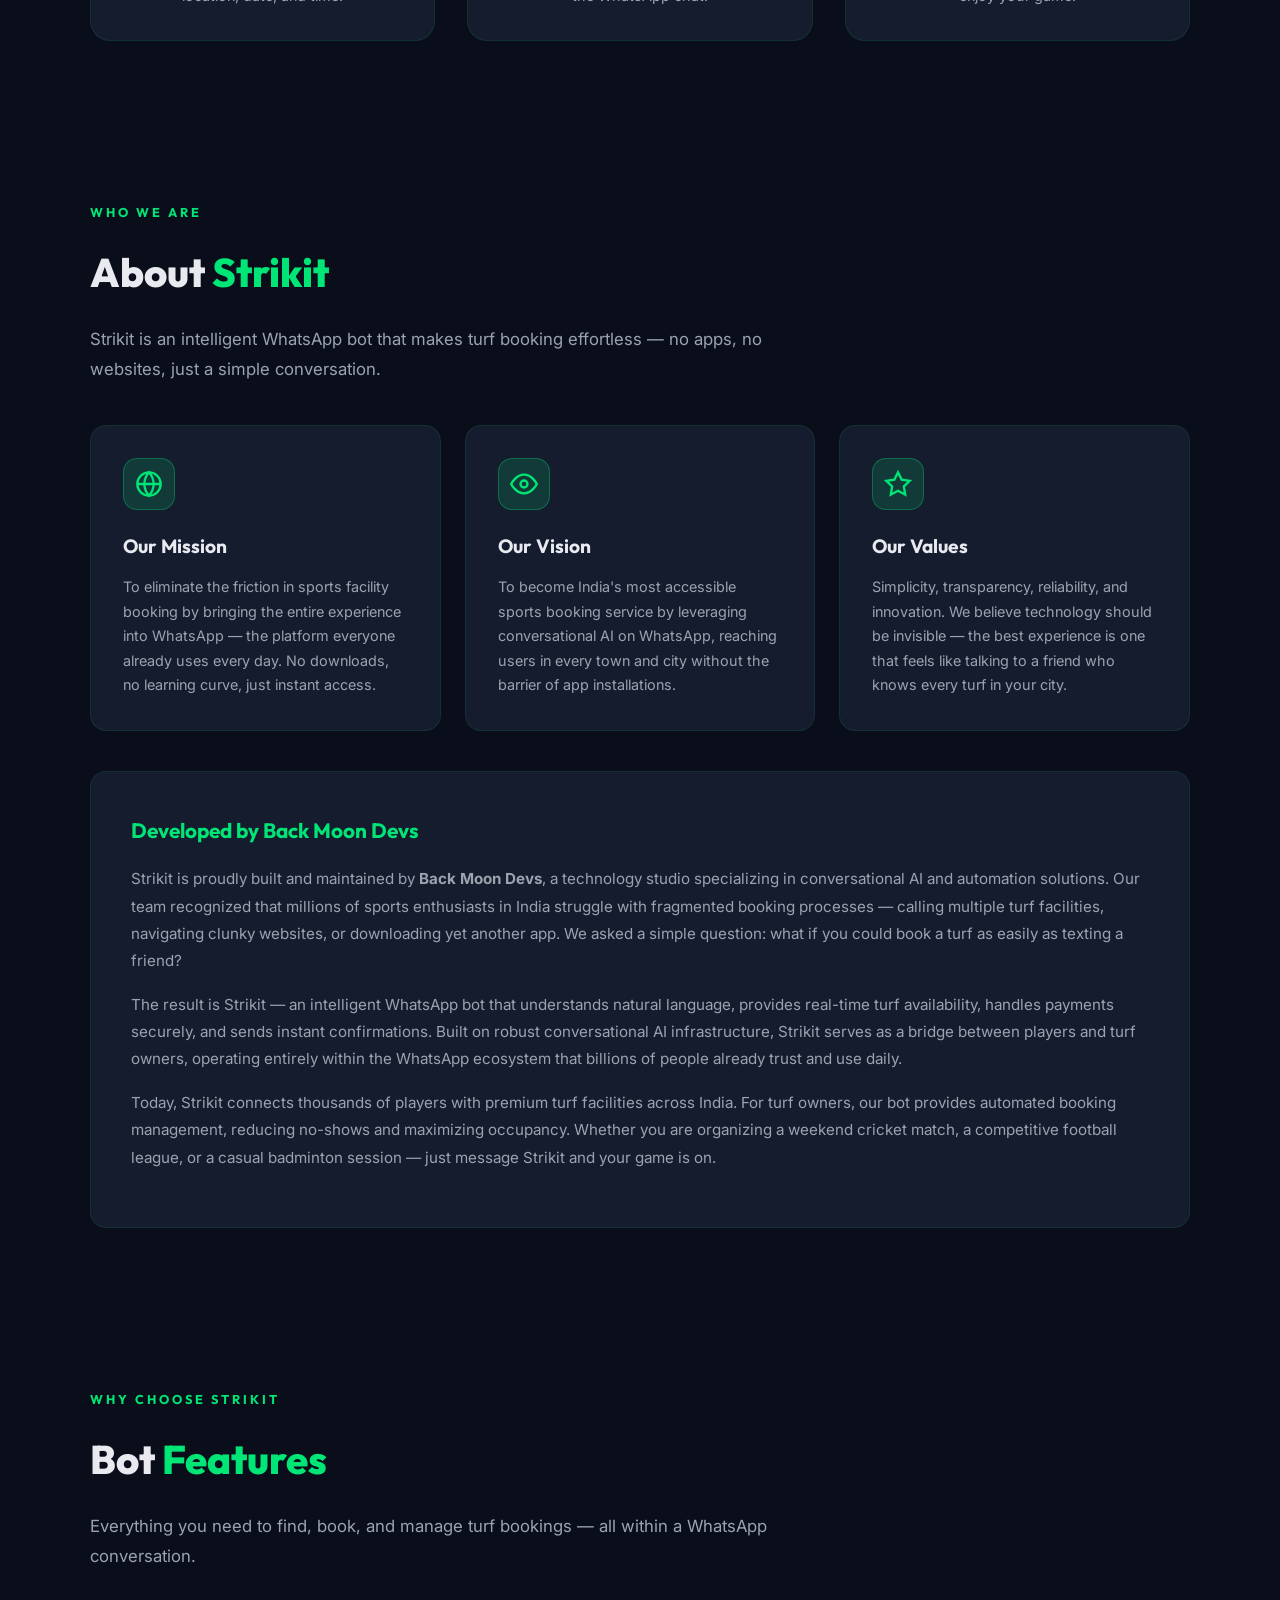
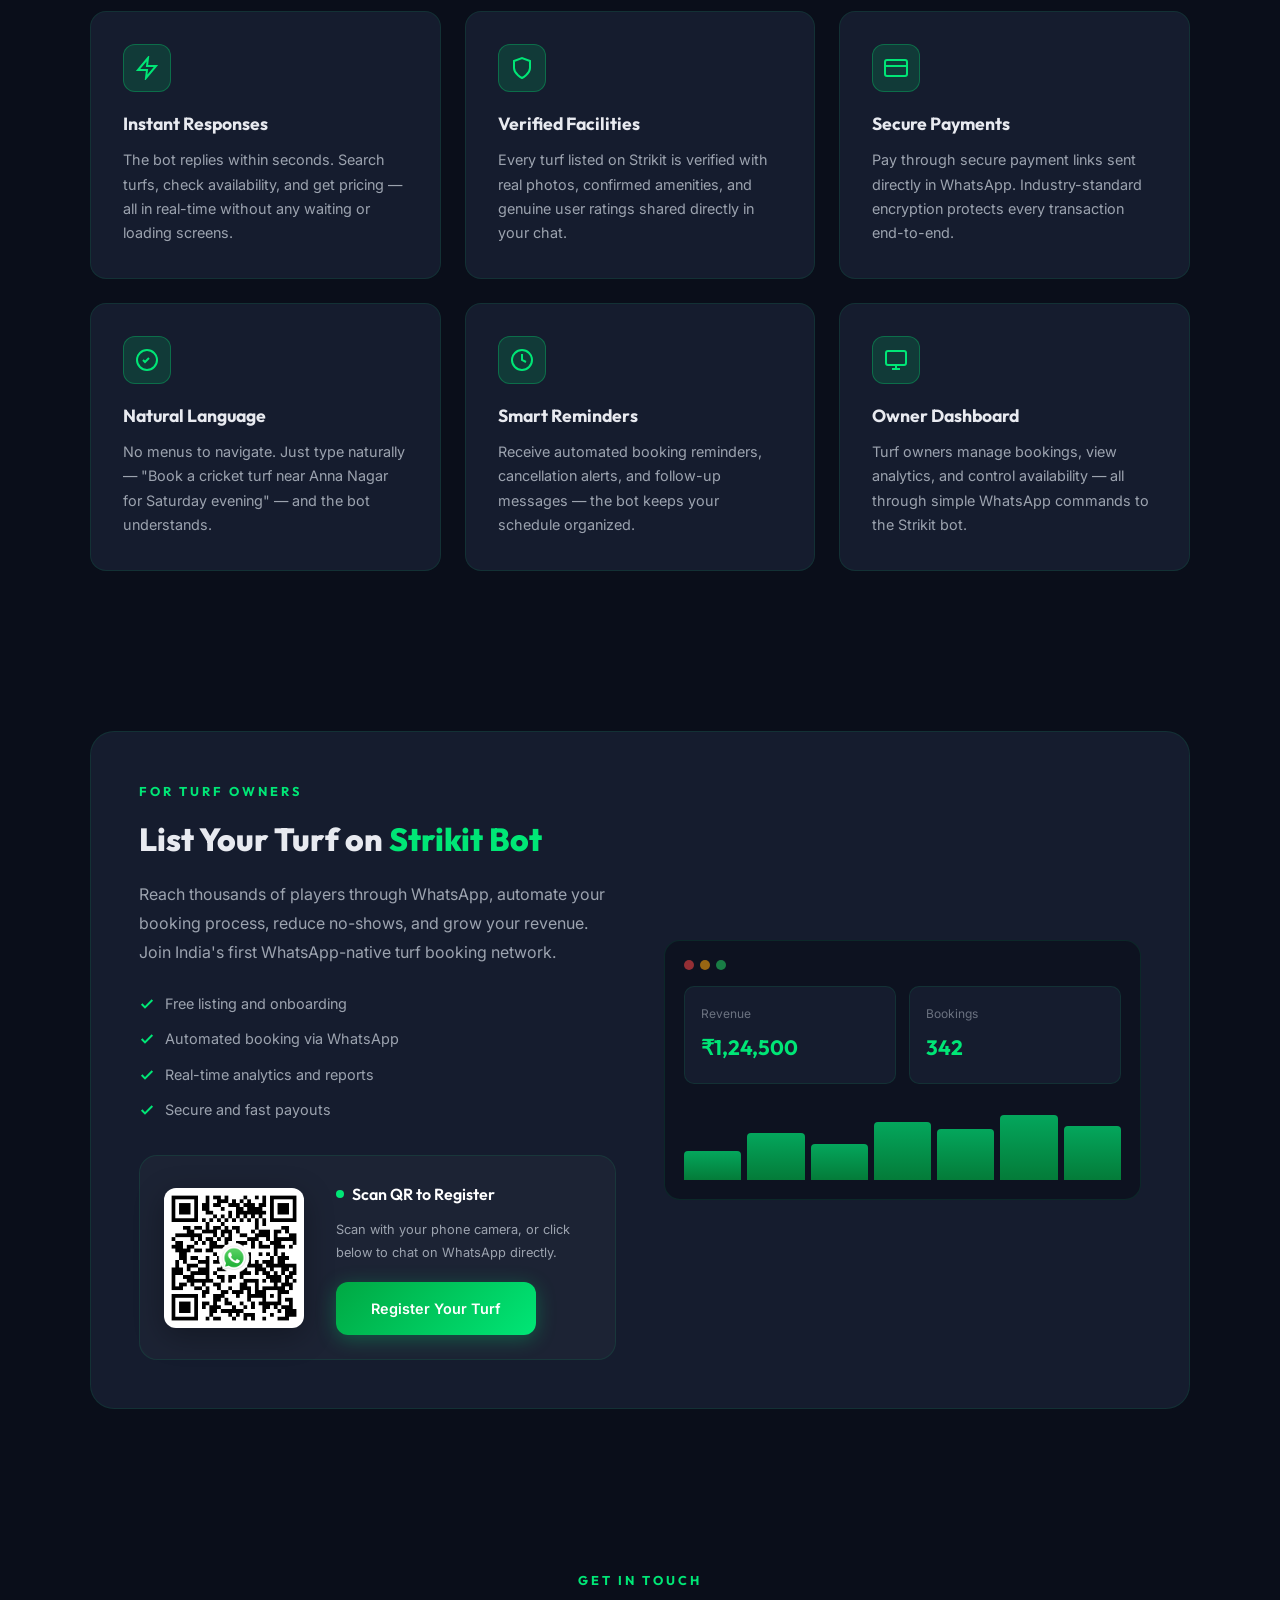
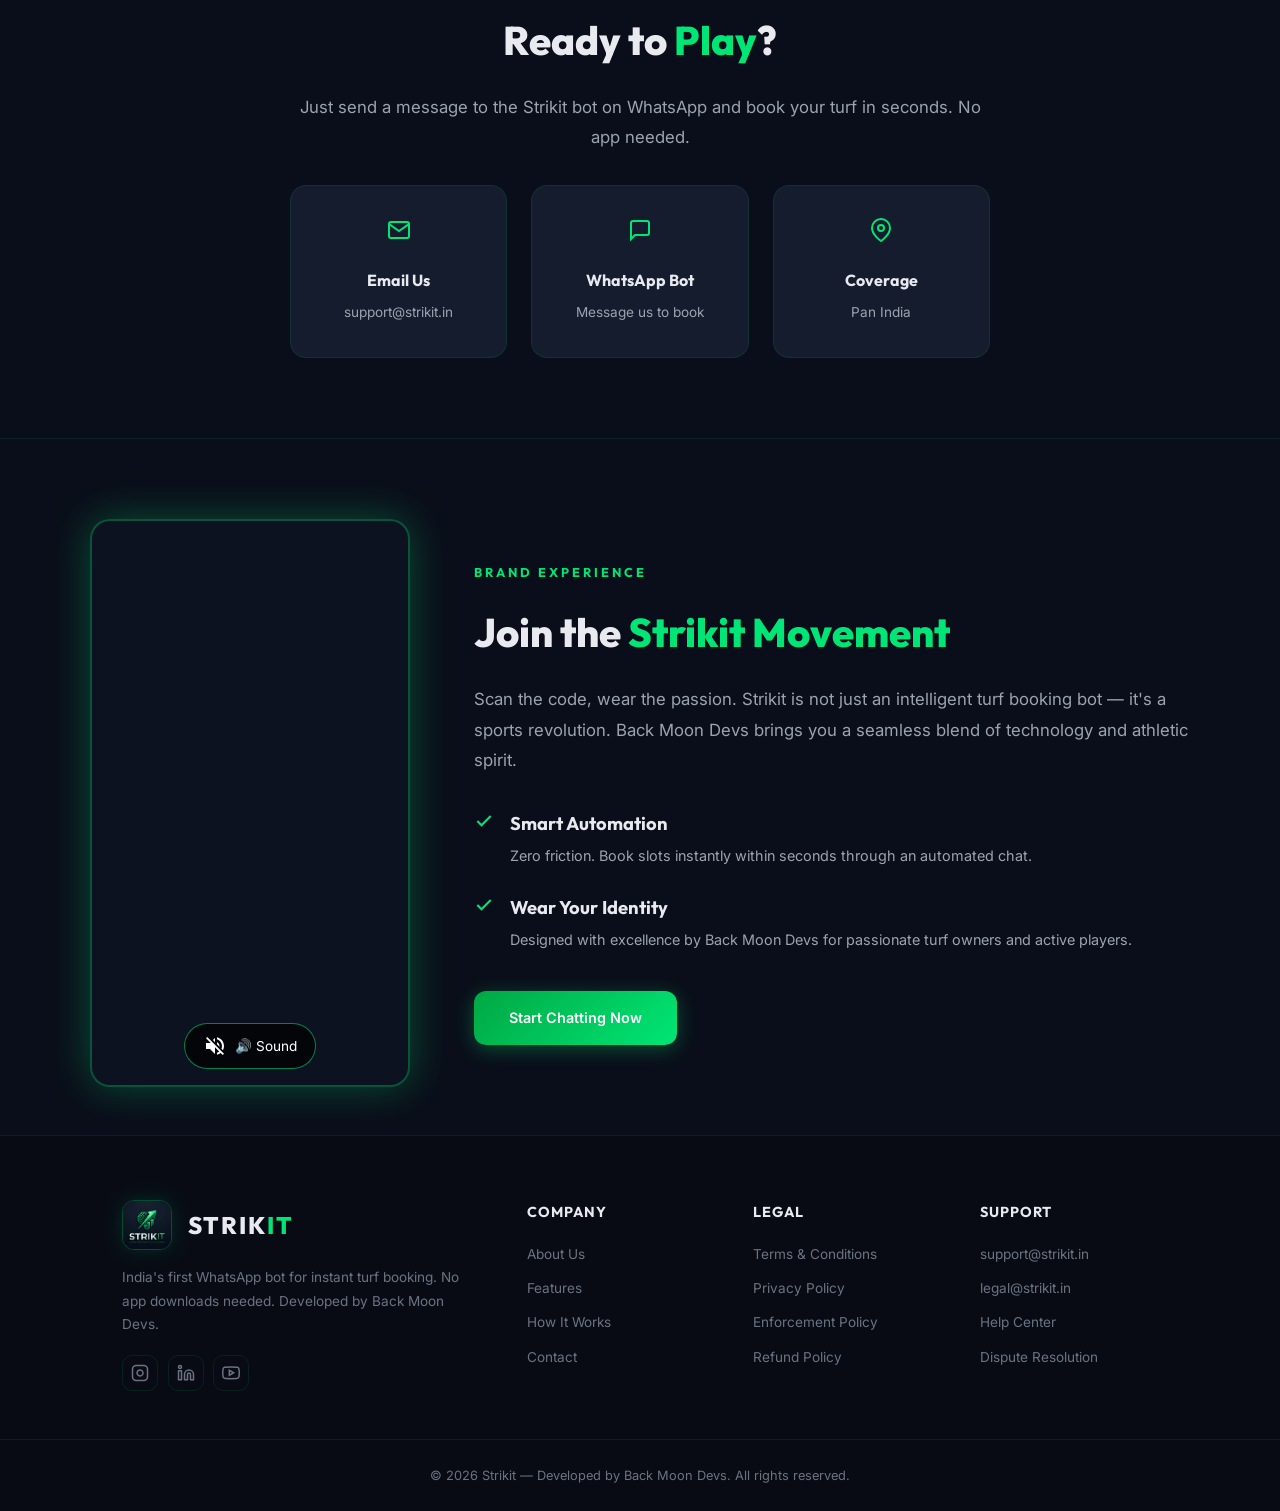
==== commit 5182361d: "Fix: allow clicking video itself to unmute on desktop, update button text" ====
--- a/index.html
+++ b/index.html
@@ -200,7 +200,7 @@
           </video>
           <button class="video-unmute-btn" id="unmuteBtn" aria-label="Tap to unmute">
             <svg width="24" height="24" viewBox="0 0 24 24" fill="white"><path d="M16.5 12A4.5 4.5 0 0 0 14 7.97v2.21l2.45 2.45c.03-.2.05-.41.05-.63zm2.5 0c0 .94-.2 1.82-.54 2.64l1.51 1.51A8.796 8.796 0 0 0 21 12c0-4.28-2.99-7.86-7-8.77v2.06c2.89.86 5 3.54 5 6.71zM4.27 3 3 4.27 7.73 9H3v6h4l5 5v-6.73l4.25 4.25c-.67.52-1.42.93-2.25 1.18v2.06a8.99 8.99 0 0 0 3.69-1.81L19.73 21 21 19.73l-9-9L4.27 3zM12 4 9.91 6.09 12 8.18V4z"/></svg>
-            <span>Tap for sound</span>
+            <span>🔊 Sound</span>
           </button>
         </div>
         <div class="showcase-content fade-in">
@@ -281,19 +281,24 @@
     }, { threshold: 0.15 });
     document.querySelectorAll('.fade-in').forEach(el => observer.observe(el));
 
-    // Video: autoplay muted, tap button to unmute, scroll-based play/pause
+    // Video: autoplay muted, click/tap video or button to unmute, scroll-based play/pause
     const brandVideo = document.querySelector('.showcase-video');
     const unmuteBtn = document.getElementById('unmuteBtn');
     if (brandVideo && unmuteBtn) {
       let soundEnabled = false;
 
-      // Tap unmute button to enable sound
-      unmuteBtn.addEventListener('click', () => {
+      // Unmute handler — works on both button and video click
+      const enableSound = () => {
         soundEnabled = true;
         brandVideo.muted = false;
         brandVideo.play().catch(() => {});
         unmuteBtn.classList.add('hidden');
-      });
+        brandVideo.style.cursor = 'default';
+      };
+
+      unmuteBtn.addEventListener('click', enableSound);
+      brandVideo.addEventListener('click', () => { if (!soundEnabled) enableSound(); });
+      brandVideo.style.cursor = 'pointer';
 
       // Scroll: play when visible, pause+mute when not
       const videoObserver = new IntersectionObserver((entries) => {
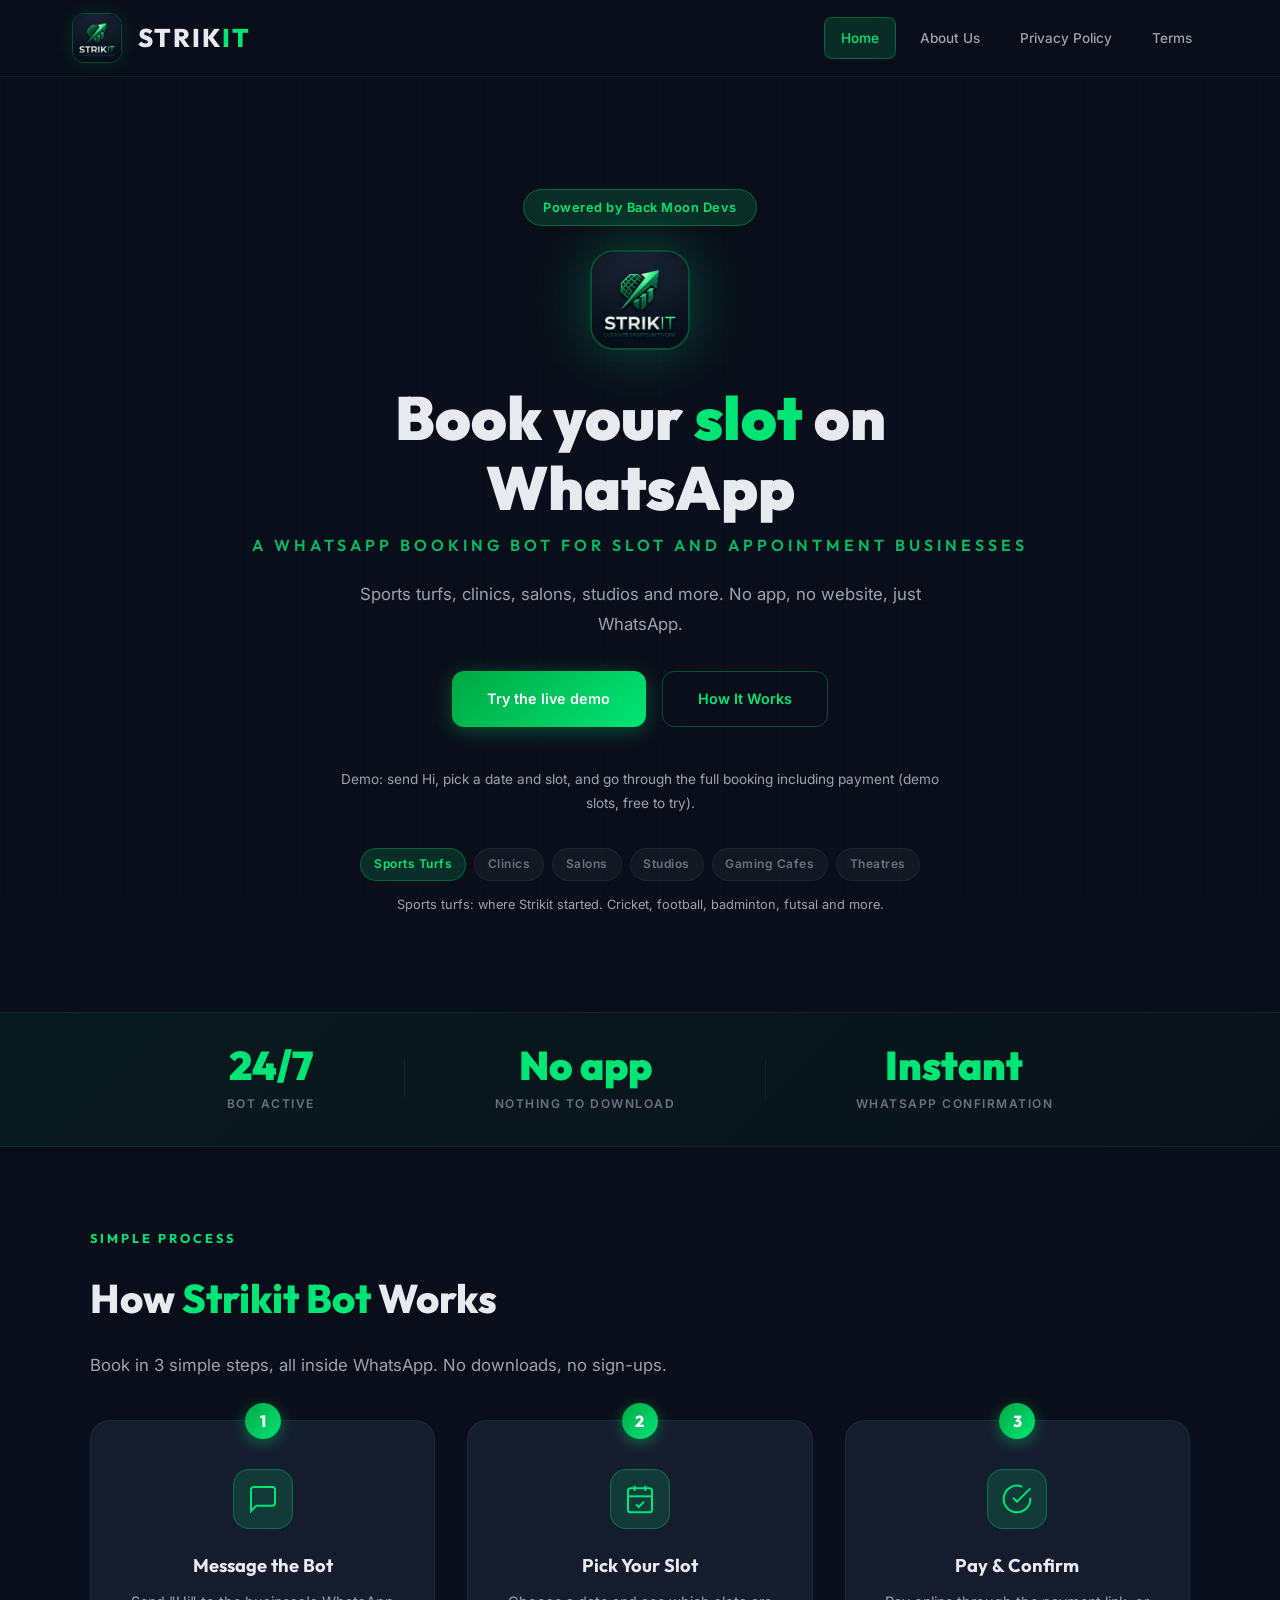
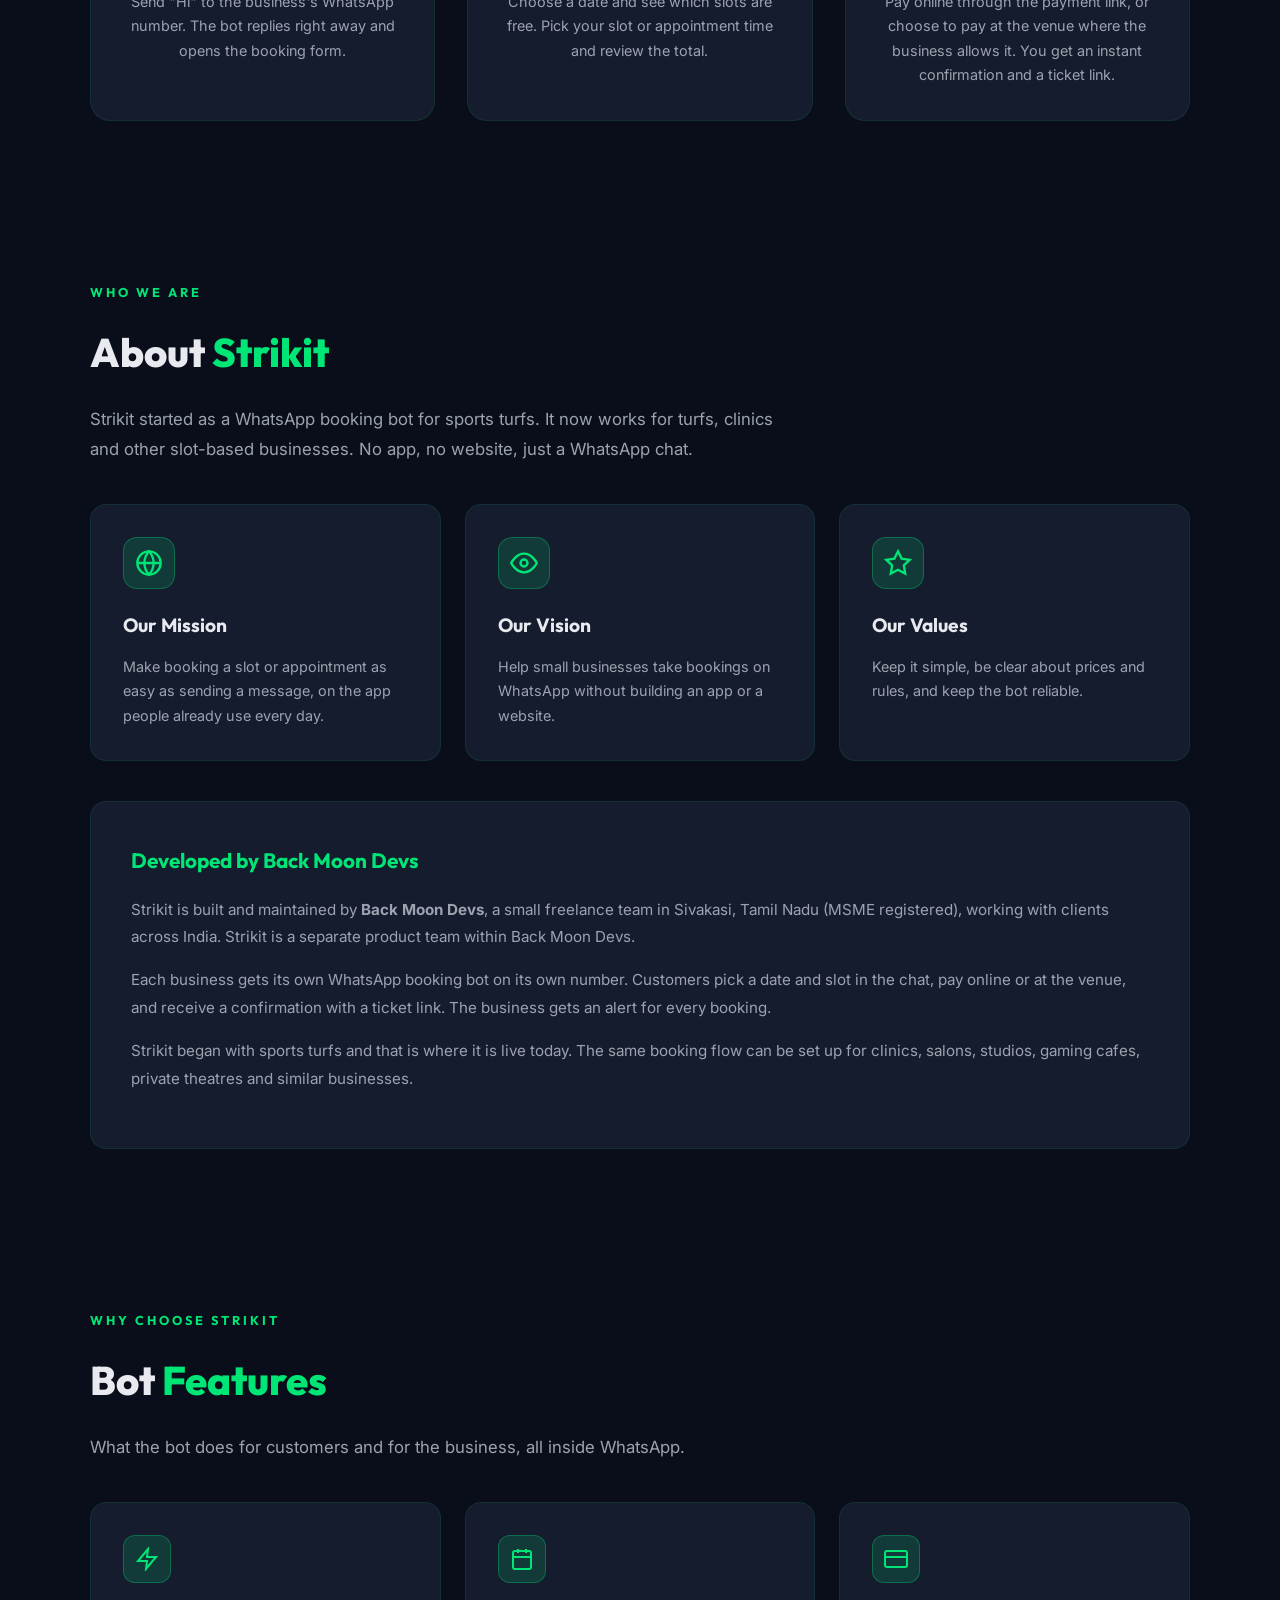
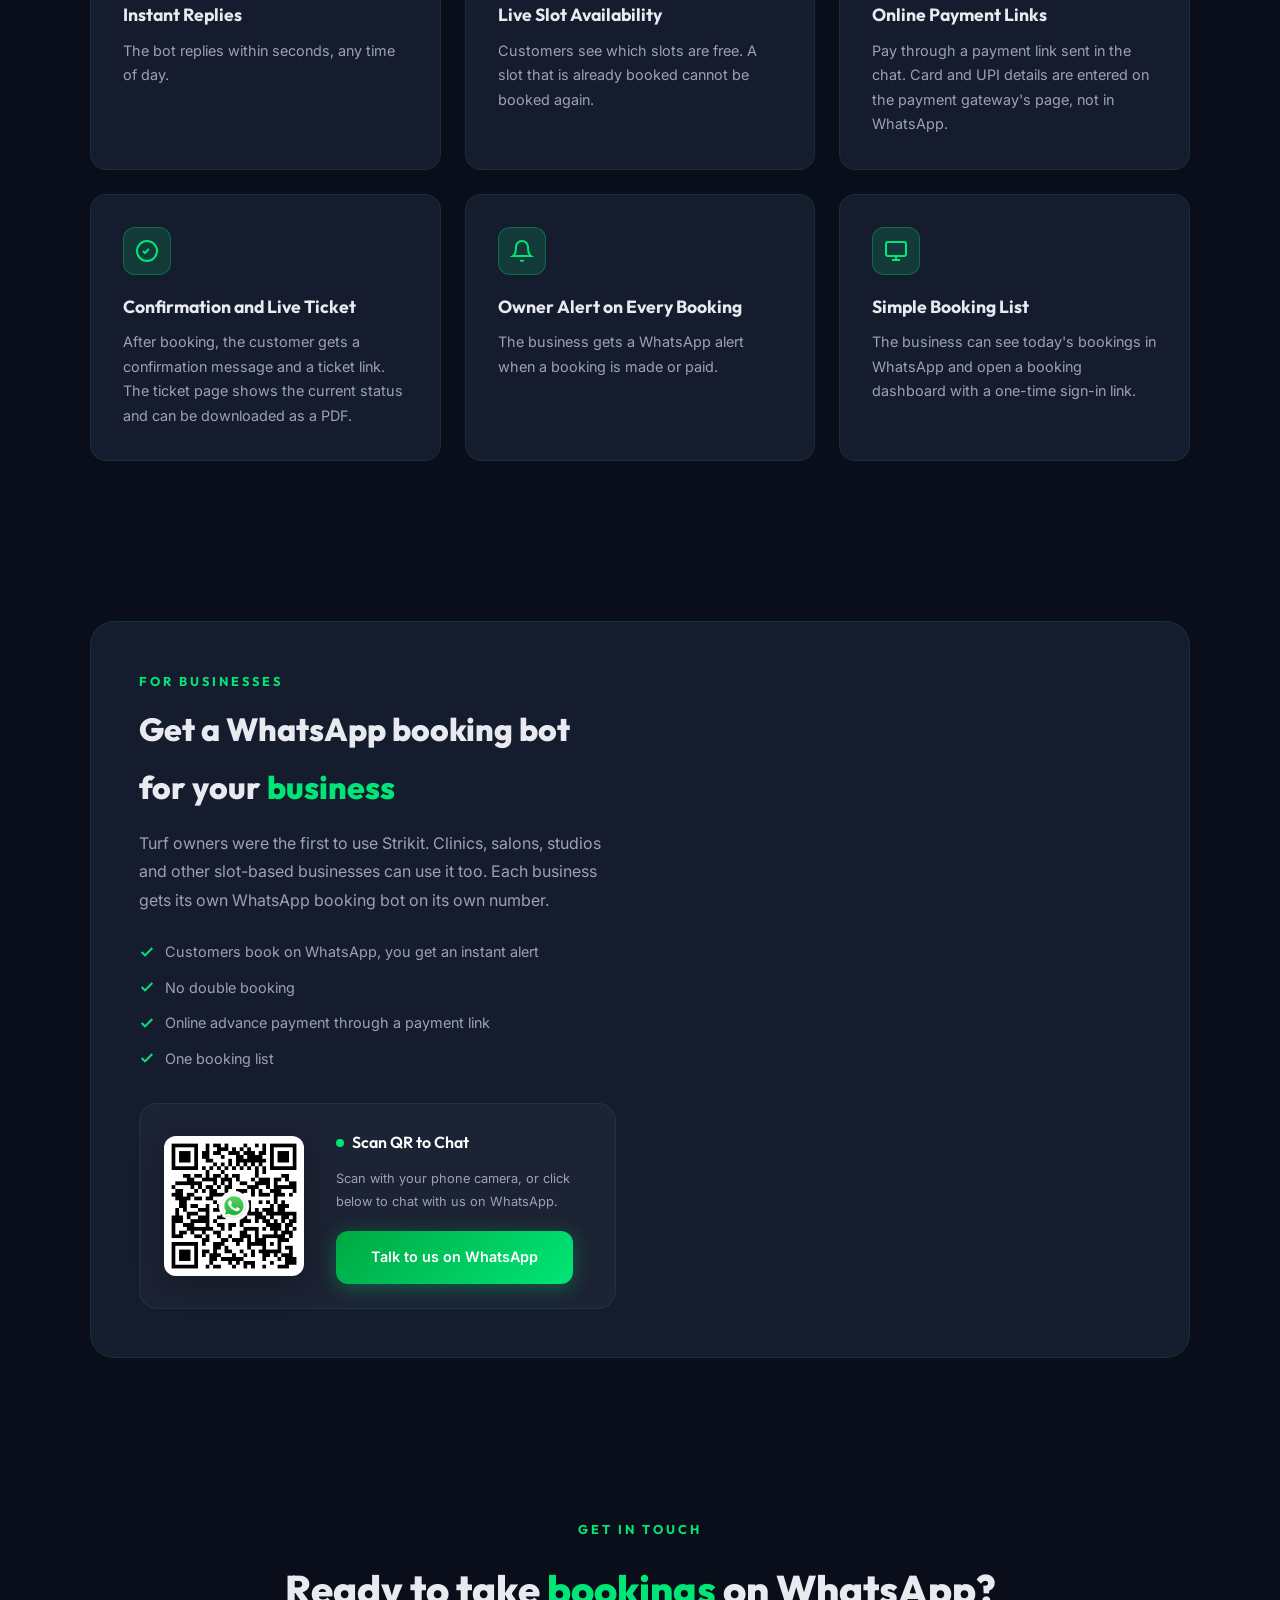
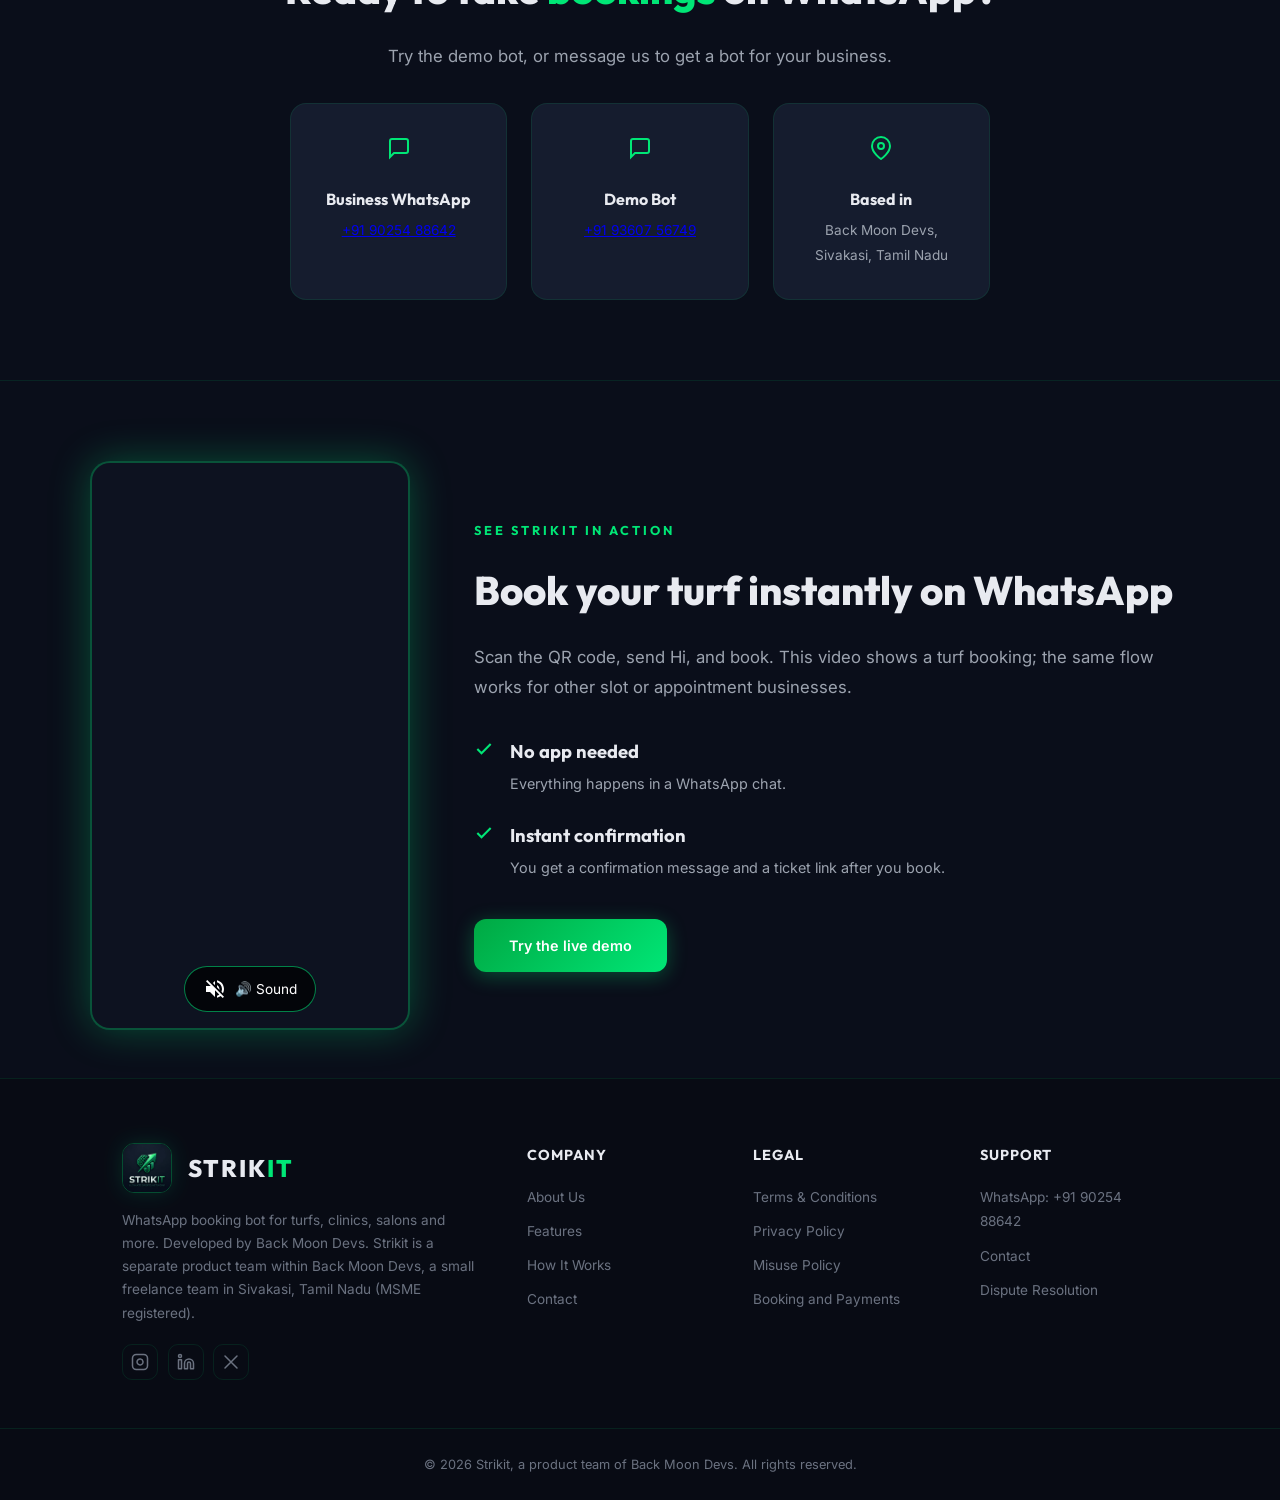
==== commit d55b9f41: "Strikit site: multi-business content, privacy and terms rewrite Co-Authored-By: Claude Sonnet 5.5 <n" ====
--- a/index.html
+++ b/index.html
@@ -3,14 +3,17 @@
 <head>
   <meta charset="UTF-8">
   <meta name="viewport" content="width=device-width, initial-scale=1.0">
-  <meta name="description" content="Strikit — The Ultimate WhatsApp Sports Bot. Book turfs, manage slots, and connect with sports facilities instantly through WhatsApp. Developed by Back Moon Devs.">
-  <meta name="keywords" content="Strikit, WhatsApp bot, turf booking bot, sports bot, book turf WhatsApp, cricket turf, football ground, badminton court, Back Moon Devs">
+  <meta name="description" content="Book slots and appointments on WhatsApp: pick a date and time, pay online, get instant confirmation. Built by Back Moon Devs.">
+  <meta name="keywords" content="Strikit, WhatsApp booking bot, slot booking, appointment booking, turf booking, clinic booking, salon booking, Back Moon Devs">
   <meta name="author" content="Back Moon Devs">
-  <meta property="og:title" content="Strikit — WhatsApp Sports Bot by Back Moon Devs">
-  <meta property="og:description" content="Book turfs instantly via WhatsApp. No app needed. Developed by Back Moon Devs.">
+  <meta property="og:title" content="Strikit: WhatsApp Booking Bot for Turfs, Clinics, Salons and More">
+  <meta property="og:description" content="Book slots and appointments on WhatsApp: pick a date and time, pay online, get instant confirmation. Built by Back Moon Devs.">
   <meta property="og:type" content="website">
   <meta property="og:url" content="https://strikit.in">
-  <title>Strikit — WhatsApp Sports Bot | Book Turfs via WhatsApp | Back Moon Devs</title>
+  <meta name="twitter:card" content="summary">
+  <meta name="twitter:title" content="Strikit: WhatsApp Booking Bot for Turfs, Clinics, Salons and More">
+  <meta name="twitter:description" content="Book slots and appointments on WhatsApp: pick a date and time, pay online, get instant confirmation. Built by Back Moon Devs.">
+  <title>Strikit: WhatsApp Booking Bot for Turfs, Clinics, Salons and More | Back Moon Devs</title>
   <link rel="icon" href="logo.jpeg" type="image/jpeg">
   <link rel="stylesheet" href="styles.css">
 </head>
@@ -25,34 +28,34 @@
         <span class="hero-trust-badge">Powered by Back Moon Devs</span>
       </div>
       <img src="logo.jpeg" alt="Strikit Logo" class="home-hero-logo">
-      <h1>Book Your <span class="highlight">Turf</span> via WhatsApp</h1>
-      <p class="home-hero-tagline">The Ultimate WhatsApp Sports Bot</p>
-      <p class="home-hero-desc">No app downloads. No complicated websites. Just send a message on WhatsApp and book your favourite sports turf in seconds. Strikit is India's first intelligent WhatsApp bot for turf booking.</p>
+      <h1>Book your <span class="highlight">slot</span> on WhatsApp</h1>
+      <p class="home-hero-tagline">A WhatsApp booking bot for slot and appointment businesses</p>
+      <p class="home-hero-desc">Sports turfs, clinics, salons, studios and more. No app, no website, just WhatsApp.</p>
       <div class="home-hero-actions">
-        <a href="#how-it-works" class="btn btn-primary">How It Works</a>
-        <a href="#about" class="btn btn-outline">Learn More</a>
-      </div>
+        <a href="https://wa.me/919360756749" target="_blank" rel="noopener noreferrer" class="btn btn-primary">Try the live demo</a>
+        <a href="#how-it-works" class="btn btn-outline">How It Works</a>
+      </div>
+      <p class="home-hero-desc" style="font-size:0.85rem;margin-top:1rem;">Demo: send Hi, pick a date and slot, and go through the full booking including payment (demo slots, free to try).</p>
       <div class="hero-sports-tags">
-        <span class="sport-tag">Cricket</span>
-        <span class="sport-tag">Football</span>
-        <span class="sport-tag">Badminton</span>
-        <span class="sport-tag">Tennis</span>
-        <span class="sport-tag">Volleyball</span>
-        <span class="sport-tag">Futsal</span>
-      </div>
+        <span class="sport-tag" style="color:var(--green-primary);border-color:var(--border-active);background:var(--green-glow);">Sports Turfs</span>
+        <span class="sport-tag">Clinics</span>
+        <span class="sport-tag">Salons</span>
+        <span class="sport-tag">Studios</span>
+        <span class="sport-tag">Gaming Cafes</span>
+        <span class="sport-tag">Theatres</span>
+      </div>
+      <p class="home-hero-desc" style="font-size:0.8rem;margin-top:0.75rem;">Sports turfs: where Strikit started. Cricket, football, badminton, futsal and more.</p>
     </div>
   </section>
 
   <!-- STATS BANNER -->
   <section class="stats-banner">
     <div class="stats-banner-inner">
-      <div class="stat-item"><span class="stat-num" data-count="500">0</span><span class="stat-plus">+</span><span class="stat-label">Verified Turfs</span></div>
+      <div class="stat-item"><span class="stat-num">24/7</span><span class="stat-label">Bot Active</span></div>
       <div class="stat-divider"></div>
-      <div class="stat-item"><span class="stat-num" data-count="50">0</span><span class="stat-plus">K+</span><span class="stat-label">Messages Handled</span></div>
+      <div class="stat-item"><span class="stat-num">No app</span><span class="stat-label">Nothing to Download</span></div>
       <div class="stat-divider"></div>
-      <div class="stat-item"><span class="stat-num" data-count="100">0</span><span class="stat-plus">+</span><span class="stat-label">Cities</span></div>
-      <div class="stat-divider"></div>
-      <div class="stat-item"><span class="stat-num">24/7</span><span class="stat-label">Bot Active</span></div>
+      <div class="stat-item"><span class="stat-num">Instant</span><span class="stat-label">WhatsApp Confirmation</span></div>
     </div>
   </section>
 
@@ -61,27 +64,27 @@
     <div class="home-section-inner">
       <div class="section-label">Simple Process</div>
       <h2>How <span class="highlight">Strikit Bot</span> Works</h2>
-      <p class="section-lead">Book your perfect turf in 3 simple steps — just message us on WhatsApp. No downloads, no sign-ups.</p>
+      <p class="section-lead">Book in 3 simple steps, all inside WhatsApp. No downloads, no sign-ups.</p>
       <div class="steps-grid">
         <div class="step-card fade-in">
           <div class="step-number">1</div>
           <div class="step-line"></div>
           <div class="step-icon"><svg width="32" height="32" viewBox="0 0 24 24" fill="none" stroke="currentColor" stroke-width="1.5"><path d="M21 15a2 2 0 0 1-2 2H7l-4 4V5a2 2 0 0 1 2-2h14a2 2 0 0 1 2 2z"/></svg></div>
           <h3>Message the Bot</h3>
-          <p>Send a "Hi" to the Strikit WhatsApp number. The bot instantly responds with options to search turfs by sport, location, date, and time.</p>
+          <p>Send "Hi" to the business's WhatsApp number. The bot replies right away and opens the booking form.</p>
         </div>
         <div class="step-card fade-in">
           <div class="step-number">2</div>
           <div class="step-line"></div>
           <div class="step-icon"><svg width="32" height="32" viewBox="0 0 24 24" fill="none" stroke="currentColor" stroke-width="1.5"><rect x="3" y="4" width="18" height="18" rx="2" ry="2"/><line x1="16" y1="2" x2="16" y2="6"/><line x1="8" y1="2" x2="8" y2="6"/><line x1="3" y1="10" x2="21" y2="10"/><path d="m9 16 2 2 4-4"/></svg></div>
           <h3>Pick Your Slot</h3>
-          <p>Browse available turfs, view photos, check real-time availability, and select your preferred date and time — all within the WhatsApp chat.</p>
+          <p>Choose a date and see which slots are free. Pick your slot or appointment time and review the total.</p>
         </div>
         <div class="step-card fade-in">
           <div class="step-number">3</div>
           <div class="step-icon"><svg width="32" height="32" viewBox="0 0 24 24" fill="none" stroke="currentColor" stroke-width="1.5"><path d="M22 11.08V12a10 10 0 1 1-5.93-9.14"/><polyline points="22 4 12 14.01 9 11.01"/></svg></div>
-          <h3>Confirm & Play</h3>
-          <p>Complete payment via the secure link sent in chat. Receive instant booking confirmation on WhatsApp. Show up and enjoy your game!</p>
+          <h3>Pay & Confirm</h3>
+          <p>Pay online through the payment link, or choose to pay at the venue where the business allows it. You get an instant confirmation and a ticket link.</p>
         </div>
       </div>
     </div>
@@ -92,29 +95,29 @@
     <div class="home-section-inner">
       <div class="section-label">Who We Are</div>
       <h2>About <span class="highlight">Strikit</span></h2>
-      <p class="section-lead">Strikit is an intelligent WhatsApp bot that makes turf booking effortless — no apps, no websites, just a simple conversation.</p>
+      <p class="section-lead">Strikit started as a WhatsApp booking bot for sports turfs. It now works for turfs, clinics and other slot-based businesses. No app, no website, just a WhatsApp chat.</p>
       <div class="about-grid">
         <div class="about-card fade-in">
           <div class="about-card-icon"><svg width="28" height="28" viewBox="0 0 24 24" fill="none" stroke="currentColor" stroke-width="2"><circle cx="12" cy="12" r="10"/><path d="M2 12h20M12 2a15.3 15.3 0 0 1 4 10 15.3 15.3 0 0 1-4 10 15.3 15.3 0 0 1-4-10 15.3 15.3 0 0 1 4-10z"/></svg></div>
           <h3>Our Mission</h3>
-          <p>To eliminate the friction in sports facility booking by bringing the entire experience into WhatsApp — the platform everyone already uses every day. No downloads, no learning curve, just instant access.</p>
+          <p>Make booking a slot or appointment as easy as sending a message, on the app people already use every day.</p>
         </div>
         <div class="about-card fade-in">
           <div class="about-card-icon"><svg width="28" height="28" viewBox="0 0 24 24" fill="none" stroke="currentColor" stroke-width="2"><path d="M1 12s4-8 11-8 11 8 11 8-4 8-11 8-11-8-11-8z"/><circle cx="12" cy="12" r="3"/></svg></div>
           <h3>Our Vision</h3>
-          <p>To become India's most accessible sports booking service by leveraging conversational AI on WhatsApp, reaching users in every town and city without the barrier of app installations.</p>
+          <p>Help small businesses take bookings on WhatsApp without building an app or a website.</p>
         </div>
         <div class="about-card fade-in">
           <div class="about-card-icon"><svg width="28" height="28" viewBox="0 0 24 24" fill="none" stroke="currentColor" stroke-width="2"><polygon points="12 2 15.09 8.26 22 9.27 17 14.14 18.18 21.02 12 17.77 5.82 21.02 7 14.14 2 9.27 8.91 8.26 12 2"/></svg></div>
           <h3>Our Values</h3>
-          <p>Simplicity, transparency, reliability, and innovation. We believe technology should be invisible — the best experience is one that feels like talking to a friend who knows every turf in your city.</p>
+          <p>Keep it simple, be clear about prices and rules, and keep the bot reliable.</p>
         </div>
       </div>
       <div class="about-story fade-in">
         <h3>Developed by Back Moon Devs</h3>
-        <p>Strikit is proudly built and maintained by <strong>Back Moon Devs</strong>, a technology studio specializing in conversational AI and automation solutions. Our team recognized that millions of sports enthusiasts in India struggle with fragmented booking processes — calling multiple turf facilities, navigating clunky websites, or downloading yet another app. We asked a simple question: what if you could book a turf as easily as texting a friend?</p>
-        <p>The result is Strikit — an intelligent WhatsApp bot that understands natural language, provides real-time turf availability, handles payments securely, and sends instant confirmations. Built on robust conversational AI infrastructure, Strikit serves as a bridge between players and turf owners, operating entirely within the WhatsApp ecosystem that billions of people already trust and use daily.</p>
-        <p>Today, Strikit connects thousands of players with premium turf facilities across India. For turf owners, our bot provides automated booking management, reducing no-shows and maximizing occupancy. Whether you are organizing a weekend cricket match, a competitive football league, or a casual badminton session — just message Strikit and your game is on.</p>
+        <p>Strikit is built and maintained by <strong>Back Moon Devs</strong>, a small freelance team in Sivakasi, Tamil Nadu (MSME registered), working with clients across India. Strikit is a separate product team within Back Moon Devs.</p>
+        <p>Each business gets its own WhatsApp booking bot on its own number. Customers pick a date and slot in the chat, pay online or at the venue, and receive a confirmation with a ticket link. The business gets an alert for every booking.</p>
+        <p>Strikit began with sports turfs and that is where it is live today. The same booking flow can be set up for clinics, salons, studios, gaming cafes, private theatres and similar businesses.</p>
       </div>
     </div>
   </section>
@@ -124,51 +127,44 @@
     <div class="home-section-inner">
       <div class="section-label">Why Choose Strikit</div>
       <h2>Bot <span class="highlight">Features</span></h2>
-      <p class="section-lead">Everything you need to find, book, and manage turf bookings — all within a WhatsApp conversation.</p>
+      <p class="section-lead">What the bot does for customers and for the business, all inside WhatsApp.</p>
       <div class="features-grid">
-        <div class="feature-card fade-in"><div class="feature-icon-wrap"><svg width="24" height="24" viewBox="0 0 24 24" fill="none" stroke="currentColor" stroke-width="2"><polygon points="13 2 3 14 12 14 11 22 21 10 12 10 13 2"/></svg></div><h3>Instant Responses</h3><p>The bot replies within seconds. Search turfs, check availability, and get pricing — all in real-time without any waiting or loading screens.</p></div>
-        <div class="feature-card fade-in"><div class="feature-icon-wrap"><svg width="24" height="24" viewBox="0 0 24 24" fill="none" stroke="currentColor" stroke-width="2"><path d="M12 22s8-4 8-10V5l-8-3-8 3v7c0 6 8 10 8 10z"/></svg></div><h3>Verified Facilities</h3><p>Every turf listed on Strikit is verified with real photos, confirmed amenities, and genuine user ratings shared directly in your chat.</p></div>
-        <div class="feature-card fade-in"><div class="feature-icon-wrap"><svg width="24" height="24" viewBox="0 0 24 24" fill="none" stroke="currentColor" stroke-width="2"><rect x="1" y="4" width="22" height="16" rx="2" ry="2"/><line x1="1" y1="10" x2="23" y2="10"/></svg></div><h3>Secure Payments</h3><p>Pay through secure payment links sent directly in WhatsApp. Industry-standard encryption protects every transaction end-to-end.</p></div>
-        <div class="feature-card fade-in"><div class="feature-icon-wrap"><svg width="24" height="24" viewBox="0 0 24 24" fill="none" stroke="currentColor" stroke-width="2"><circle cx="12" cy="12" r="10"/><path d="M8 12l2 2 4-4"/></svg></div><h3>Natural Language</h3><p>No menus to navigate. Just type naturally — "Book a cricket turf near Anna Nagar for Saturday evening" — and the bot understands.</p></div>
-        <div class="feature-card fade-in"><div class="feature-icon-wrap"><svg width="24" height="24" viewBox="0 0 24 24" fill="none" stroke="currentColor" stroke-width="2"><circle cx="12" cy="12" r="10"/><polyline points="12 6 12 12 16 14"/></svg></div><h3>Smart Reminders</h3><p>Receive automated booking reminders, cancellation alerts, and follow-up messages — the bot keeps your schedule organized.</p></div>
-        <div class="feature-card fade-in"><div class="feature-icon-wrap"><svg width="24" height="24" viewBox="0 0 24 24" fill="none" stroke="currentColor" stroke-width="2"><rect x="2" y="3" width="20" height="14" rx="2" ry="2"/><line x1="8" y1="21" x2="16" y2="21"/><line x1="12" y1="17" x2="12" y2="21"/></svg></div><h3>Owner Dashboard</h3><p>Turf owners manage bookings, view analytics, and control availability — all through simple WhatsApp commands to the Strikit bot.</p></div>
-      </div>
-    </div>
-  </section>
-
-  <!-- FOR TURF OWNERS -->
+        <div class="feature-card fade-in"><div class="feature-icon-wrap"><svg width="24" height="24" viewBox="0 0 24 24" fill="none" stroke="currentColor" stroke-width="2"><polygon points="13 2 3 14 12 14 11 22 21 10 12 10 13 2"/></svg></div><h3>Instant Replies</h3><p>The bot replies within seconds, any time of day.</p></div>
+        <div class="feature-card fade-in"><div class="feature-icon-wrap"><svg width="24" height="24" viewBox="0 0 24 24" fill="none" stroke="currentColor" stroke-width="2"><rect x="3" y="4" width="18" height="18" rx="2" ry="2"/><line x1="16" y1="2" x2="16" y2="6"/><line x1="8" y1="2" x2="8" y2="6"/><line x1="3" y1="10" x2="21" y2="10"/></svg></div><h3>Live Slot Availability</h3><p>Customers see which slots are free. A slot that is already booked cannot be booked again.</p></div>
+        <div class="feature-card fade-in"><div class="feature-icon-wrap"><svg width="24" height="24" viewBox="0 0 24 24" fill="none" stroke="currentColor" stroke-width="2"><rect x="1" y="4" width="22" height="16" rx="2" ry="2"/><line x1="1" y1="10" x2="23" y2="10"/></svg></div><h3>Online Payment Links</h3><p>Pay through a payment link sent in the chat. Card and UPI details are entered on the payment gateway's page, not in WhatsApp.</p></div>
+        <div class="feature-card fade-in"><div class="feature-icon-wrap"><svg width="24" height="24" viewBox="0 0 24 24" fill="none" stroke="currentColor" stroke-width="2"><circle cx="12" cy="12" r="10"/><path d="M8 12l2 2 4-4"/></svg></div><h3>Confirmation and Live Ticket</h3><p>After booking, the customer gets a confirmation message and a ticket link. The ticket page shows the current status and can be downloaded as a PDF.</p></div>
+        <div class="feature-card fade-in"><div class="feature-icon-wrap"><svg width="24" height="24" viewBox="0 0 24 24" fill="none" stroke="currentColor" stroke-width="2"><path d="M18 8A6 6 0 0 0 6 8c0 7-3 9-3 9h18s-3-2-3-9"/><path d="M13.73 21a2 2 0 0 1-3.46 0"/></svg></div><h3>Owner Alert on Every Booking</h3><p>The business gets a WhatsApp alert when a booking is made or paid.</p></div>
+        <div class="feature-card fade-in"><div class="feature-icon-wrap"><svg width="24" height="24" viewBox="0 0 24 24" fill="none" stroke="currentColor" stroke-width="2"><rect x="2" y="3" width="20" height="14" rx="2" ry="2"/><line x1="8" y1="21" x2="16" y2="21"/><line x1="12" y1="17" x2="12" y2="21"/></svg></div><h3>Simple Booking List</h3><p>The business can see today's bookings in WhatsApp and open a booking dashboard with a one-time sign-in link.</p></div>
+      </div>
+    </div>
+  </section>
+
+  <!-- FOR BUSINESSES -->
   <section class="home-section owner-cta-section">
     <div class="home-section-inner">
       <div class="owner-cta">
         <div class="owner-cta-content">
-          <div class="section-label">For Turf Owners</div>
-          <h2>List Your Turf on <span class="highlight">Strikit Bot</span></h2>
-          <p>Reach thousands of players through WhatsApp, automate your booking process, reduce no-shows, and grow your revenue. Join India's first WhatsApp-native turf booking network.</p>
+          <div class="section-label">For Businesses</div>
+          <h2>Get a WhatsApp booking bot for your <span class="highlight">business</span></h2>
+          <p>Turf owners were the first to use Strikit. Clinics, salons, studios and other slot-based businesses can use it too. Each business gets its own WhatsApp booking bot on its own number.</p>
           <ul class="owner-benefits">
-            <li><svg width="16" height="16" viewBox="0 0 24 24" fill="none" stroke="var(--green-primary)" stroke-width="3"><polyline points="20 6 9 17 4 12"/></svg>Free listing and onboarding</li>
-            <li><svg width="16" height="16" viewBox="0 0 24 24" fill="none" stroke="var(--green-primary)" stroke-width="3"><polyline points="20 6 9 17 4 12"/></svg>Automated booking via WhatsApp</li>
-            <li><svg width="16" height="16" viewBox="0 0 24 24" fill="none" stroke="var(--green-primary)" stroke-width="3"><polyline points="20 6 9 17 4 12"/></svg>Real-time analytics and reports</li>
-            <li><svg width="16" height="16" viewBox="0 0 24 24" fill="none" stroke="var(--green-primary)" stroke-width="3"><polyline points="20 6 9 17 4 12"/></svg>Secure and fast payouts</li>
+            <li><svg width="16" height="16" viewBox="0 0 24 24" fill="none" stroke="var(--green-primary)" stroke-width="3"><polyline points="20 6 9 17 4 12"/></svg>Customers book on WhatsApp, you get an instant alert</li>
+            <li><svg width="16" height="16" viewBox="0 0 24 24" fill="none" stroke="var(--green-primary)" stroke-width="3"><polyline points="20 6 9 17 4 12"/></svg>No double booking</li>
+            <li><svg width="16" height="16" viewBox="0 0 24 24" fill="none" stroke="var(--green-primary)" stroke-width="3"><polyline points="20 6 9 17 4 12"/></svg>Online advance payment through a payment link</li>
+            <li><svg width="16" height="16" viewBox="0 0 24 24" fill="none" stroke="var(--green-primary)" stroke-width="3"><polyline points="20 6 9 17 4 12"/></svg>One booking list</li>
           </ul>
           <div class="owner-qr-wrapper">
             <a href="https://wa.me/919360756749" target="_blank" rel="noopener noreferrer" class="owner-qr-link">
-              <img src="whatsapp_qr.png" alt="Scan QR Code to Register" class="owner-qr-img">
+              <img src="whatsapp_qr.png" alt="QR code that opens the Strikit WhatsApp demo chat" class="owner-qr-img">
             </a>
             <div class="owner-qr-details">
               <div class="qr-scan-badge">
                 <span class="pulse-dot"></span>
-                Scan QR to Register
+                Scan QR to Chat
               </div>
-              <p class="qr-subtext">Scan with your phone camera, or click below to chat on WhatsApp directly.</p>
-              <a href="https://wa.me/919360756749" target="_blank" rel="noopener noreferrer" class="btn btn-primary">Register Your Turf</a>
+              <p class="qr-subtext">Scan with your phone camera, or click below to chat with us on WhatsApp.</p>
+              <a href="https://wa.me/919360756749" target="_blank" rel="noopener noreferrer" class="btn btn-primary">Talk to us on WhatsApp</a>
             </div>
-          </div>
-        </div>
-        <div class="owner-cta-visual">
-          <div class="mock-dashboard">
-            <div class="mock-bar"><span></span><span></span><span></span></div>
-            <div class="mock-row"><div class="mock-stat-card">Revenue<br><strong>₹1,24,500</strong></div><div class="mock-stat-card">Bookings<br><strong>342</strong></div></div>
-            <div class="mock-chart"><div class="bar" style="height:40%"></div><div class="bar" style="height:65%"></div><div class="bar" style="height:50%"></div><div class="bar" style="height:80%"></div><div class="bar" style="height:70%"></div><div class="bar" style="height:90%"></div><div class="bar" style="height:75%"></div></div>
           </div>
         </div>
       </div>
@@ -179,51 +175,34 @@
   <section class="home-section" id="contact">
     <div class="home-section-inner" style="text-align:center;">
       <div class="section-label">Get In Touch</div>
-      <h2>Ready to <span class="highlight">Play</span>?</h2>
-      <p class="section-lead" style="margin:0 auto 2rem;">Just send a message to the Strikit bot on WhatsApp and book your turf in seconds. No app needed.</p>
+      <h2>Ready to take <span class="highlight">bookings</span> on WhatsApp?</h2>
+      <p class="section-lead" style="margin:0 auto 2rem;">Try the demo bot, or message us to get a bot for your business.</p>
+      <!-- TODO confirm with Surya: which strikit.in email addresses really receive mail. None is published until confirmed. -->
       <div class="contact-cards">
-        <div class="contact-card"><svg width="24" height="24" viewBox="0 0 24 24" fill="none" stroke="var(--green-primary)" stroke-width="2"><path d="M4 4h16c1.1 0 2 .9 2 2v12c0 1.1-.9 2-2 2H4c-1.1 0-2-.9-2-2V6c0-1.1.9-2 2-2z"/><polyline points="22,6 12,13 2,6"/></svg><h4>Email Us</h4><p>support@strikit.in</p></div>
-        <div class="contact-card"><svg width="24" height="24" viewBox="0 0 24 24" fill="none" stroke="var(--green-primary)" stroke-width="2"><path d="M21 15a2 2 0 0 1-2 2H7l-4 4V5a2 2 0 0 1 2-2h14a2 2 0 0 1 2 2z"/></svg><h4>WhatsApp Bot</h4><p>Message us to book</p></div>
-        <div class="contact-card"><svg width="24" height="24" viewBox="0 0 24 24" fill="none" stroke="var(--green-primary)" stroke-width="2"><path d="M21 10c0 7-9 13-9 13s-9-6-9-13a9 9 0 0 1 18 0z"/><circle cx="12" cy="10" r="3"/></svg><h4>Coverage</h4><p>Pan India</p></div>
-      </div>
-    </div>
-  </section>
-
-  <!-- BRAND SHOWCASE (VIDEO) FORCE BUILD -->
-  <section class="home-section brand-showcase-section">
+        <div class="contact-card"><svg width="24" height="24" viewBox="0 0 24 24" fill="none" stroke="var(--green-primary)" stroke-width="2"><path d="M21 15a2 2 0 0 1-2 2H7l-4 4V5a2 2 0 0 1 2-2h14a2 2 0 0 1 2 2z"/></svg><h4>Business WhatsApp</h4><p><a href="https://wa.me/919025488642" target="_blank" rel="noopener noreferrer">+91 90254 88642</a></p></div>
+        <div class="contact-card"><svg width="24" height="24" viewBox="0 0 24 24" fill="none" stroke="var(--green-primary)" stroke-width="2"><path d="M21 15a2 2 0 0 1-2 2H7l-4 4V5a2 2 0 0 1 2-2h14a2 2 0 0 1 2 2z"/></svg><h4>Demo Bot</h4><p><a href="https://wa.me/919360756749" target="_blank" rel="noopener noreferrer">+91 93607 56749</a></p></div>
+        <div class="contact-card"><svg width="24" height="24" viewBox="0 0 24 24" fill="none" stroke="var(--green-primary)" stroke-width="2"><path d="M21 10c0 7-9 13-9 13s-9-6-9-13a9 9 0 0 1 18 0z"/><circle cx="12" cy="10" r="3"/></svg><h4>Based in</h4><p>Back Moon Devs, Sivakasi, Tamil Nadu</p></div>
+      </div>
+    </div>
+  </section>
+
+  <!-- OPTIONAL VIDEO SHOWCASE: configured in site-config.js; removed automatically if no videoSrc is set. -->
+  <section class="home-section brand-showcase-section" id="showcase" hidden>
     <div class="home-section-inner">
       <div class="showcase-container">
         <div class="showcase-video-wrap fade-in">
-          <video autoplay loop muted playsinline class="showcase-video">
-            <source src="Logo_on_t-shirt_and_QR_no_watermark.mp4" type="video/mp4">
-            Your browser does not support the video tag.
-          </video>
-          <button class="video-unmute-btn" id="unmuteBtn" aria-label="Tap to unmute">
+          <video autoplay loop muted playsinline class="showcase-video" aria-label="Strikit demo video"></video>
+          <button class="video-unmute-btn" id="unmuteBtn" aria-label="Turn sound on">
             <svg width="24" height="24" viewBox="0 0 24 24" fill="white"><path d="M16.5 12A4.5 4.5 0 0 0 14 7.97v2.21l2.45 2.45c.03-.2.05-.41.05-.63zm2.5 0c0 .94-.2 1.82-.54 2.64l1.51 1.51A8.796 8.796 0 0 0 21 12c0-4.28-2.99-7.86-7-8.77v2.06c2.89.86 5 3.54 5 6.71zM4.27 3 3 4.27 7.73 9H3v6h4l5 5v-6.73l4.25 4.25c-.67.52-1.42.93-2.25 1.18v2.06a8.99 8.99 0 0 0 3.69-1.81L19.73 21 21 19.73l-9-9L4.27 3zM12 4 9.91 6.09 12 8.18V4z"/></svg>
             <span>🔊 Sound</span>
           </button>
         </div>
         <div class="showcase-content fade-in">
-          <div class="section-label">Brand Experience</div>
-          <h2>Join the <span class="highlight">Strikit Movement</span></h2>
-          <p>Scan the code, wear the passion. Strikit is not just an intelligent turf booking bot — it's a sports revolution. Back Moon Devs brings you a seamless blend of technology and athletic spirit.</p>
-          <div class="showcase-points">
-            <div class="showcase-point">
-              <svg width="20" height="20" viewBox="0 0 24 24" fill="none" stroke="var(--green-primary)" stroke-width="2.5"><polyline points="20 6 9 17 4 12"/></svg>
-              <div>
-                <h4>Smart Automation</h4>
-                <p>Zero friction. Book slots instantly within seconds through an automated chat.</p>
-              </div>
-            </div>
-            <div class="showcase-point">
-              <svg width="20" height="20" viewBox="0 0 24 24" fill="none" stroke="var(--green-primary)" stroke-width="2.5"><polyline points="20 6 9 17 4 12"/></svg>
-              <div>
-                <h4>Wear Your Identity</h4>
-                <p>Designed with excellence by Back Moon Devs for passionate turf owners and active players.</p>
-              </div>
-            </div>
-          </div>
-          <a href="https://wa.me/919360756749" target="_blank" rel="noopener noreferrer" class="btn btn-primary">Start Chatting Now</a>
+          <div class="section-label" id="showcaseLabel"></div>
+          <h2 id="showcaseHeadline"></h2>
+          <p id="showcaseText"></p>
+          <div class="showcase-points" id="showcasePoints"></div>
+          <a href="#" id="showcaseBtn" target="_blank" rel="noopener noreferrer" class="btn btn-primary"></a>
         </div>
       </div>
     </div>
@@ -237,11 +216,11 @@
           <img src="logo.jpeg" alt="Strikit" class="footer-logo-img">
           <div class="footer-logo-text"><span>STRIK</span><span>IT</span></div>
         </div>
-        <p>India's first WhatsApp bot for instant turf booking. No app downloads needed. Developed by Back Moon Devs.</p>
+        <p>WhatsApp booking bot for turfs, clinics, salons and more. Developed by Back Moon Devs. Strikit is a separate product team within Back Moon Devs, a small freelance team in Sivakasi, Tamil Nadu (MSME registered).</p>
         <div class="footer-social">
-          <a href="https://www.instagram.com/strikitofficial?utm_source=ig_web_button_share_sheet&igsh=ZDNlZDc0MzIxNw==" target="_blank" rel="noopener noreferrer" class="social-link" aria-label="Instagram"><svg width="18" height="18" viewBox="0 0 24 24" fill="none" stroke="currentColor" stroke-width="2"><rect x="2" y="2" width="20" height="20" rx="5" ry="5"/><path d="M16 11.37A4 4 0 1 1 12.63 8 4 4 0 0 1 16 11.37z"/><line x1="17.5" y1="6.5" x2="17.51" y2="6.5"/></svg></a>
-          <a href="https://www.linkedin.com/company/124243946/admin/dashboard/" target="_blank" rel="noopener noreferrer" class="social-link" aria-label="LinkedIn"><svg width="18" height="18" viewBox="0 0 24 24" fill="none" stroke="currentColor" stroke-width="2" stroke-linecap="round" stroke-linejoin="round"><path d="M16 8a6 6 0 0 1 6 6v7h-4v-7a2 2 0 0 0-2-2 2 2 0 0 0-2 2v7h-4v-7a6 6 0 0 1 6-6z"/><rect x="2" y="9" width="4" height="12"/><circle cx="4" cy="4" r="2"/></svg></a>
-          <a href="#" class="social-link" aria-label="YouTube"><svg width="18" height="18" viewBox="0 0 24 24" fill="none" stroke="currentColor" stroke-width="2"><path d="M22.54 6.42a2.78 2.78 0 0 0-1.94-2C18.88 4 12 4 12 4s-6.88 0-8.6.46a2.78 2.78 0 0 0-1.94 2A29 29 0 0 0 1 11.75a29 29 0 0 0 .46 5.33A2.78 2.78 0 0 0 3.4 19.1c1.72.46 8.6.46 8.6.46s6.88 0 8.6-.46a2.78 2.78 0 0 0 1.94-2 29 29 0 0 0 .46-5.25 29 29 0 0 0-.46-5.33z"/><polygon points="9.75 15.02 15.5 11.75 9.75 8.48 9.75 15.02"/></svg></a>
+          <a href="https://www.instagram.com/backmoondevs/" target="_blank" rel="noopener noreferrer" class="social-link" aria-label="Instagram"><svg width="18" height="18" viewBox="0 0 24 24" fill="none" stroke="currentColor" stroke-width="2"><rect x="2" y="2" width="20" height="20" rx="5" ry="5"/><path d="M16 11.37A4 4 0 1 1 12.63 8 4 4 0 0 1 16 11.37z"/><line x1="17.5" y1="6.5" x2="17.51" y2="6.5"/></svg></a>
+          <a href="https://www.linkedin.com/company/124243946/" target="_blank" rel="noopener noreferrer" class="social-link" aria-label="LinkedIn"><svg width="18" height="18" viewBox="0 0 24 24" fill="none" stroke="currentColor" stroke-width="2" stroke-linecap="round" stroke-linejoin="round"><path d="M16 8a6 6 0 0 1 6 6v7h-4v-7a2 2 0 0 0-2-2 2 2 0 0 0-2 2v7h-4v-7a6 6 0 0 1 6-6z"/><rect x="2" y="9" width="4" height="12"/><circle cx="4" cy="4" r="2"/></svg></a>
+          <a href="https://x.com/BackMoonDevs" target="_blank" rel="noopener noreferrer" class="social-link" aria-label="X (Twitter)"><svg width="18" height="18" viewBox="0 0 24 24" fill="none" stroke="currentColor" stroke-width="2" stroke-linecap="round"><path d="M4 4l16 16M20 4L4 20"/></svg></a>
         </div>
       </div>
       <div class="footer-links-group">
@@ -255,23 +234,23 @@
         <h4>Legal</h4>
         <a href="terms.html">Terms & Conditions</a>
         <a href="privacy.html">Privacy Policy</a>
-        <a href="terms.html#punishments">Enforcement Policy</a>
-        <a href="terms.html#booking">Refund Policy</a>
+        <a href="terms.html#punishments">Misuse Policy</a>
+        <a href="terms.html#booking">Booking and Payments</a>
       </div>
       <div class="footer-links-group">
         <h4>Support</h4>
-        <a href="mailto:support@strikit.in">support@strikit.in</a>
-        <a href="mailto:legal@strikit.in">legal@strikit.in</a>
-        <a href="#contact">Help Center</a>
+        <a href="https://wa.me/919025488642" target="_blank" rel="noopener noreferrer">WhatsApp: +91 90254 88642</a>
+        <a href="#contact">Contact</a>
         <a href="terms.html#dispute">Dispute Resolution</a>
       </div>
     </div>
     <div class="footer-bottom">
-      <p>&copy; 2026 Strikit — Developed by Back Moon Devs. All rights reserved.</p>
+      <p>&copy; 2026 Strikit, a product team of Back Moon Devs. All rights reserved.</p>
     </div>
   </footer>
 
   <script src="nav.js"></script>
+  <script src="site-config.js"></script>
   <script>
     createNav('home');
 
@@ -280,6 +259,32 @@
       entries.forEach(e => { if (e.isIntersecting) { e.target.classList.add('visible'); observer.unobserve(e.target); }});
     }, { threshold: 0.15 });
     document.querySelectorAll('.fade-in').forEach(el => observer.observe(el));
+
+    // Optional showcase video, driven by site-config.js
+    (function () {
+      const sec = document.getElementById('showcase');
+      const cfg = (window.STRIKIT_SITE_CONFIG || {}).showcase;
+      if (!sec) return;
+      if (!cfg || !cfg.videoSrc) { sec.remove(); return; }
+      const v = sec.querySelector('video');
+      const src = document.createElement('source');
+      src.src = cfg.videoSrc; src.type = 'video/mp4';
+      v.appendChild(src);
+      document.getElementById('showcaseLabel').textContent = cfg.label || '';
+      document.getElementById('showcaseHeadline').textContent = cfg.headline || '';
+      document.getElementById('showcaseText').textContent = cfg.text || '';
+      const pts = document.getElementById('showcasePoints');
+      (cfg.points || []).forEach(p => {
+        const d = document.createElement('div'); d.className = 'showcase-point';
+        d.innerHTML = '<svg width="20" height="20" viewBox="0 0 24 24" fill="none" stroke="var(--green-primary)" stroke-width="2.5"><polyline points="20 6 9 17 4 12"/></svg><div><h4></h4><p></p></div>';
+        d.querySelector('h4').textContent = p.title; d.querySelector('p').textContent = p.text;
+        pts.appendChild(d);
+      });
+      const btn = document.getElementById('showcaseBtn');
+      if (cfg.buttonText && cfg.buttonHref) { btn.textContent = cfg.buttonText; btn.href = cfg.buttonHref; } else { btn.remove(); }
+      sec.hidden = false;
+      sec.querySelectorAll('.fade-in').forEach(el => observer.observe(el));
+    })();
 
     // Video: autoplay muted, click/tap video or button to unmute, scroll-based play/pause
     const brandVideo = document.querySelector('.showcase-video');
@@ -314,26 +319,6 @@
       }, { threshold: 0.4 });
       videoObserver.observe(brandVideo);
     }
-
-    // Counter animation for stats
-    const countObserver = new IntersectionObserver((entries) => {
-      entries.forEach(e => {
-        if (e.isIntersecting) {
-          const el = e.target;
-          const target = parseInt(el.dataset.count);
-          if (!target) return;
-          let current = 0;
-          const step = Math.ceil(target / 40);
-          const timer = setInterval(() => {
-            current += step;
-            if (current >= target) { current = target; clearInterval(timer); }
-            el.textContent = current;
-          }, 30);
-          countObserver.unobserve(el);
-        }
-      });
-    }, { threshold: 0.5 });
-    document.querySelectorAll('[data-count]').forEach(el => countObserver.observe(el));
   </script>
 </body>
 </html>
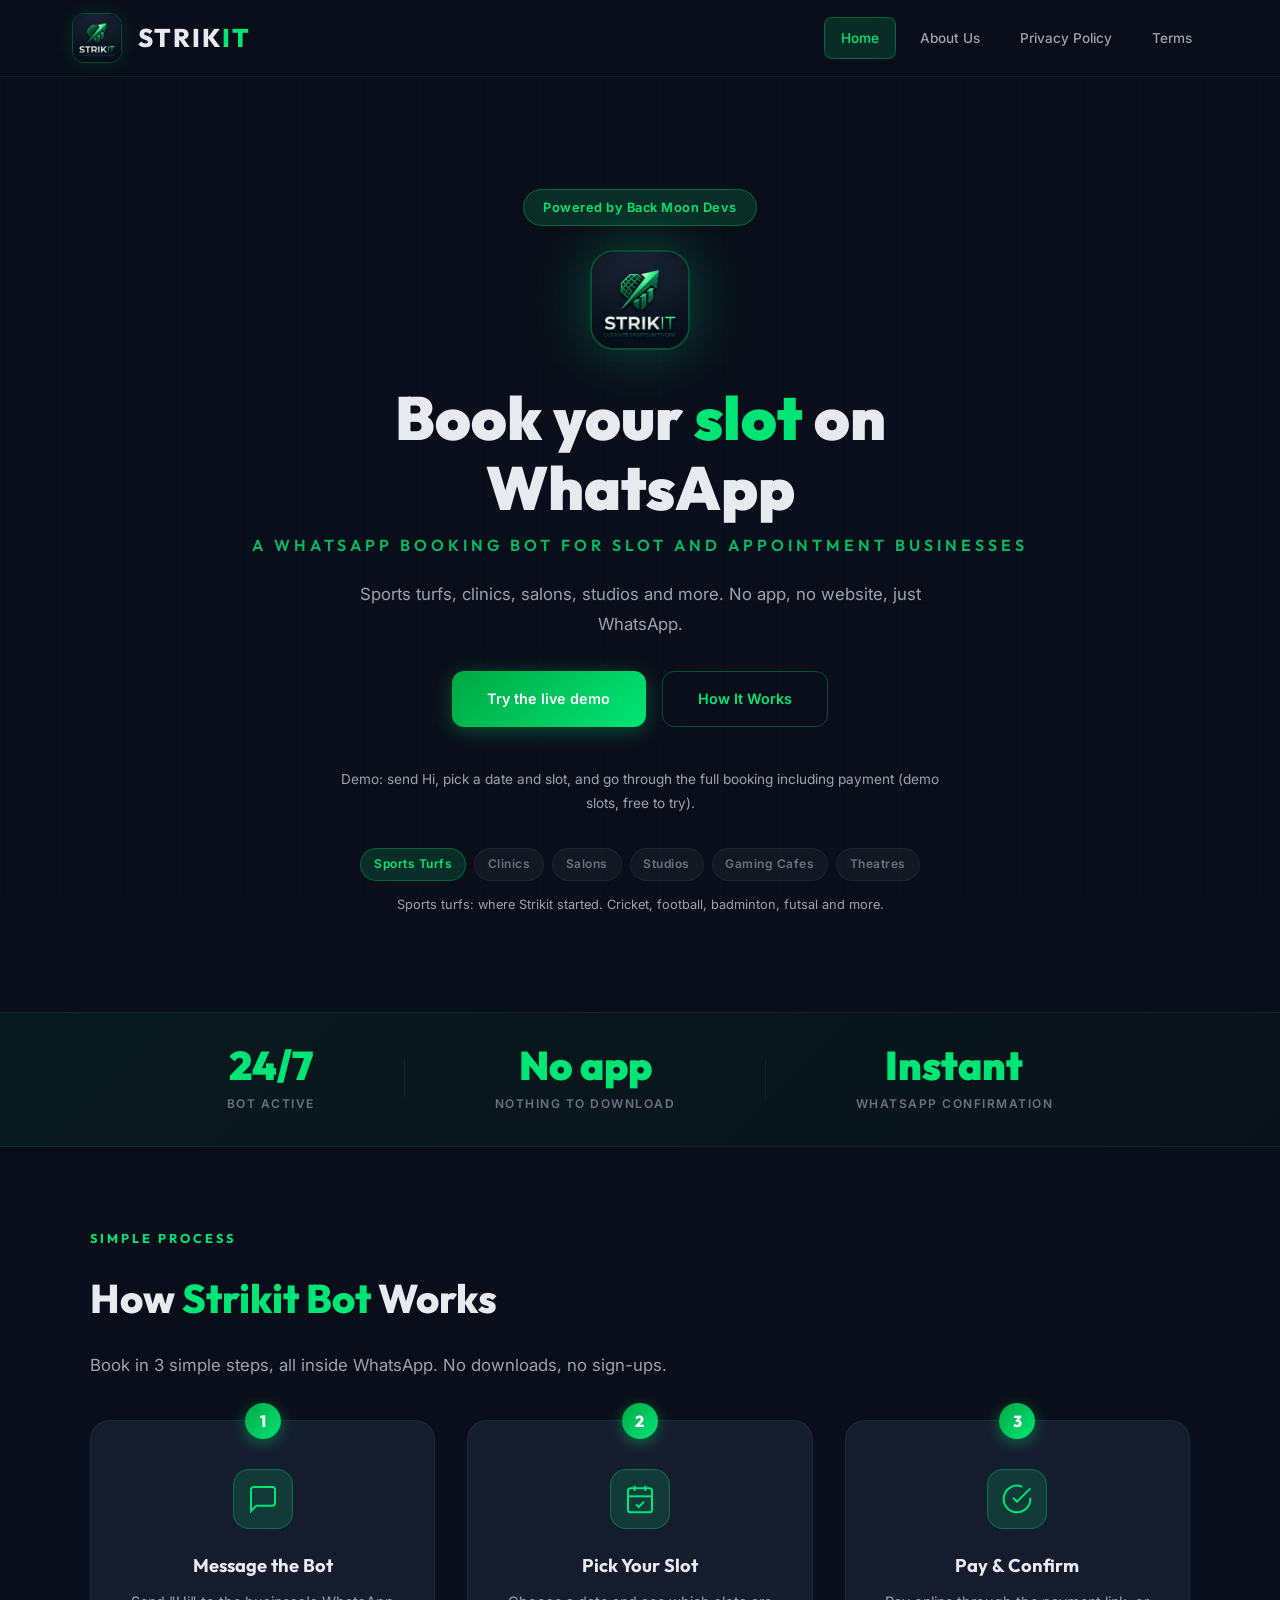
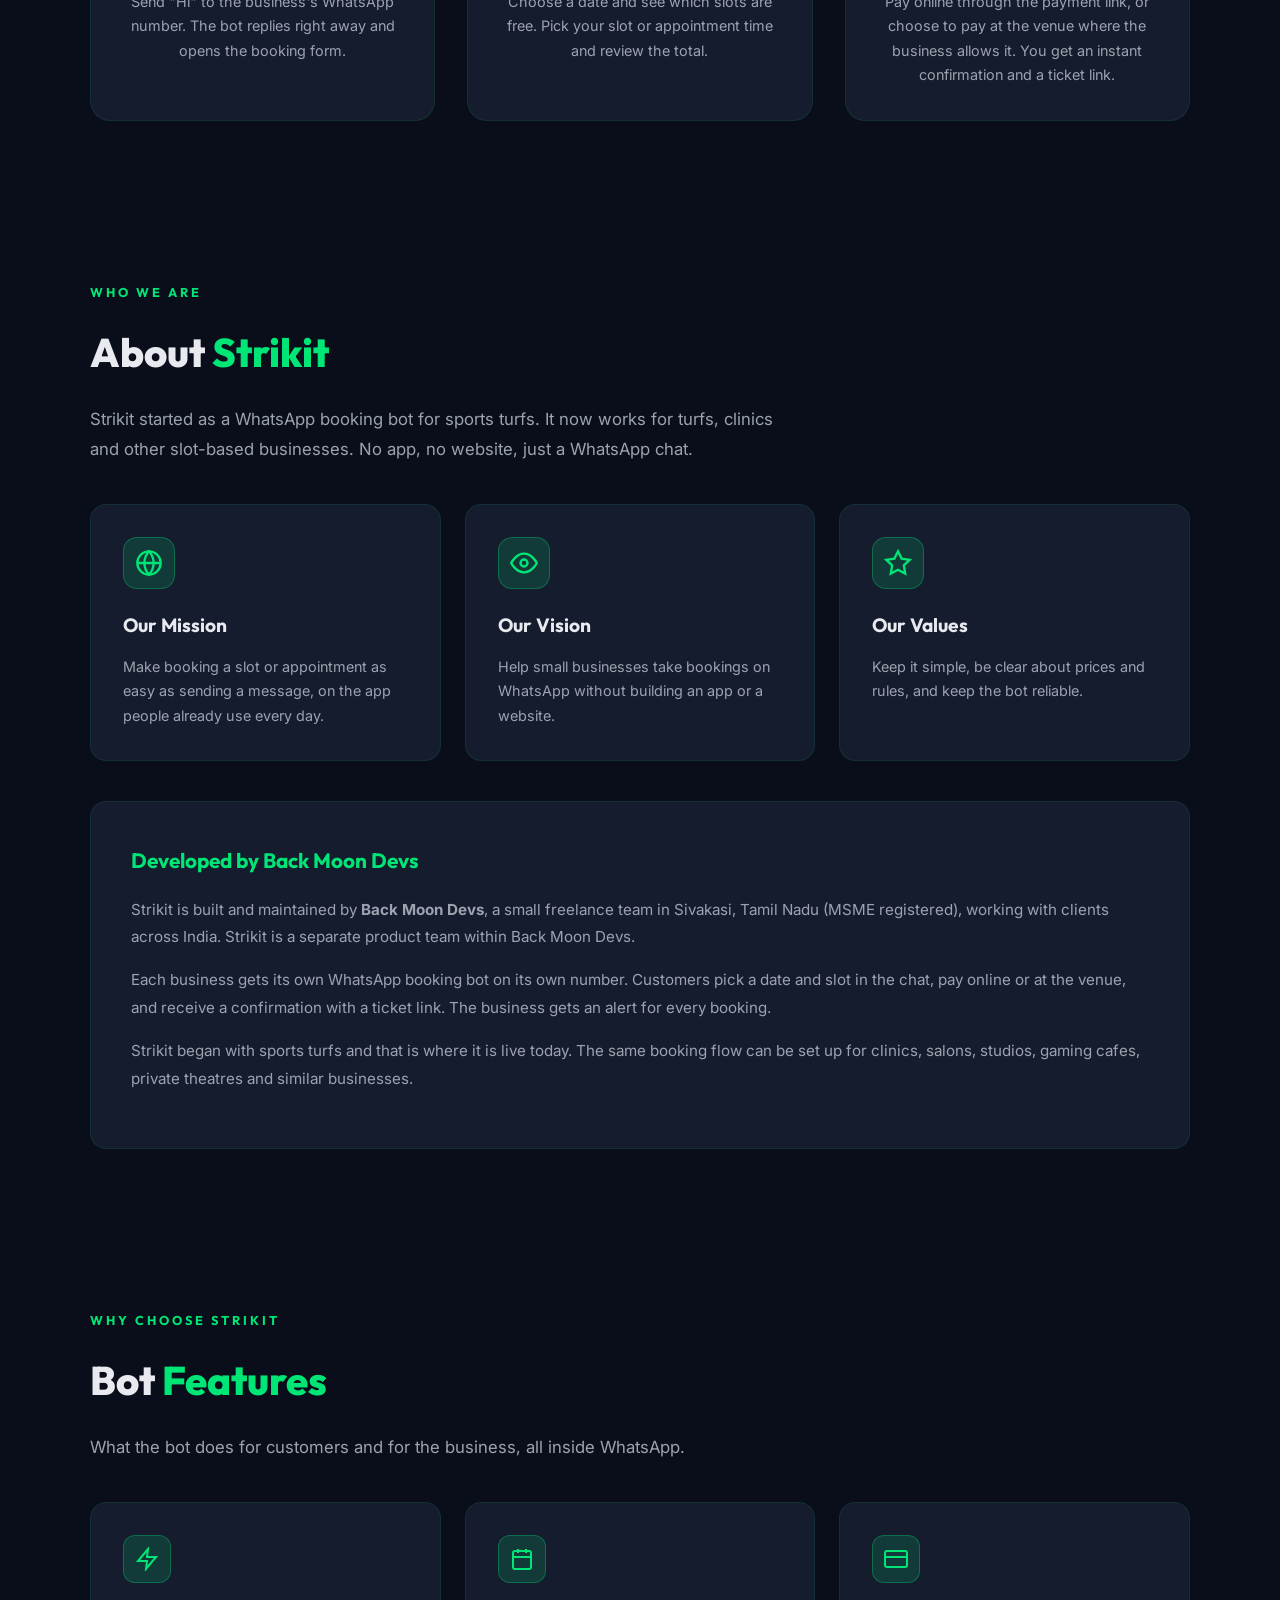
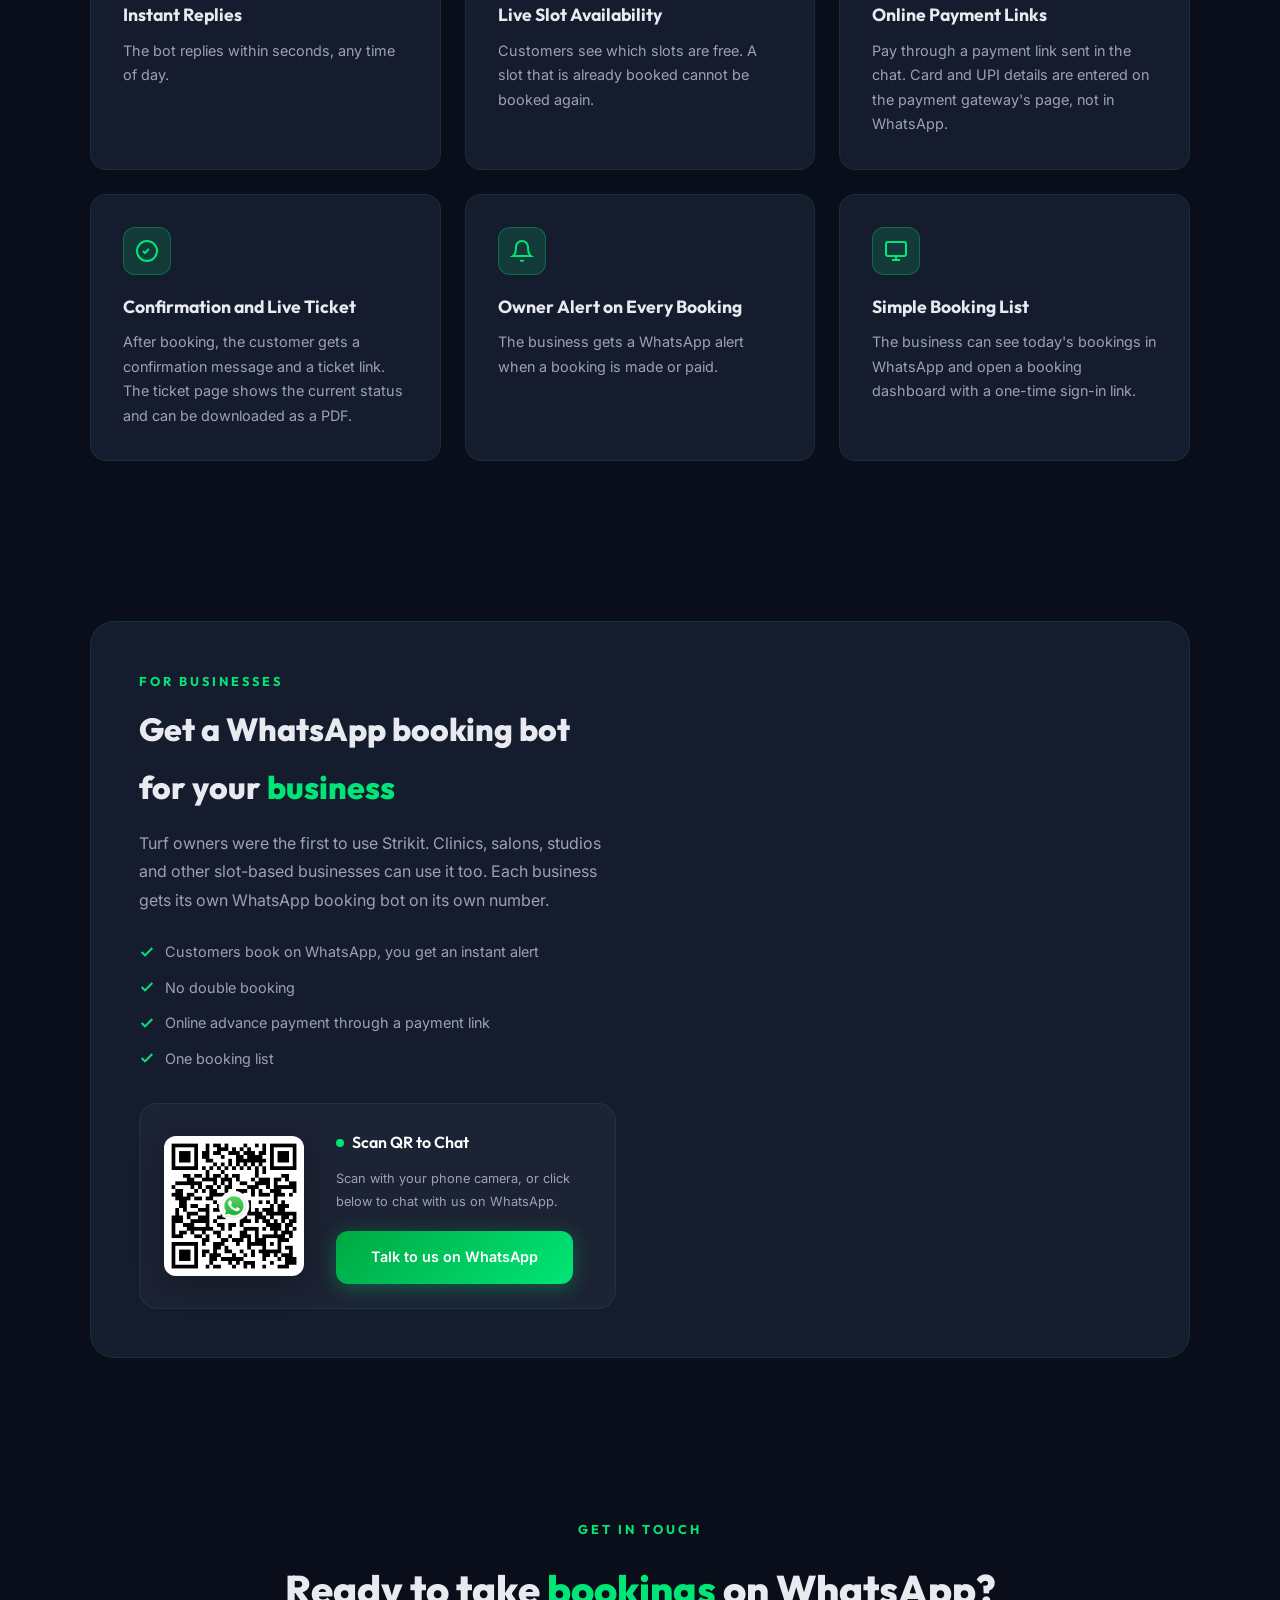
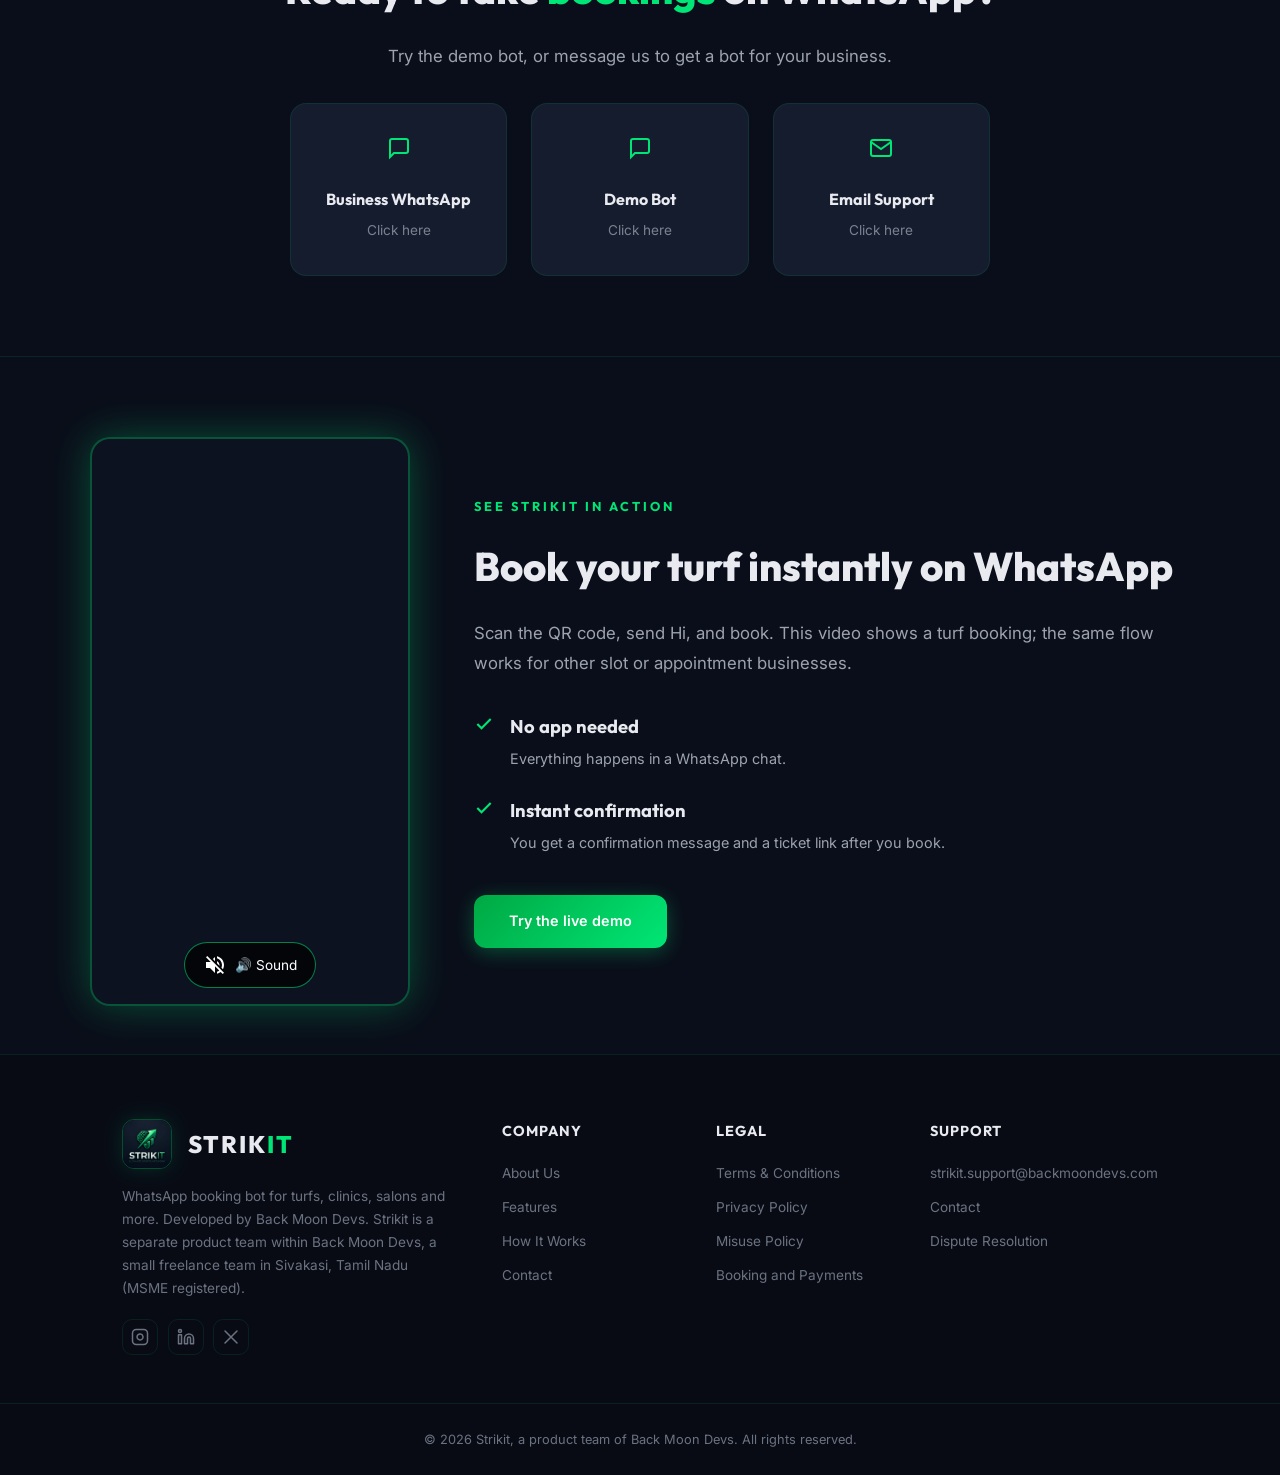
==== commit ae3652e6: "Contact cards as clickable buttons, new support emails, court text, remove placeholders Co-Authored-" ====
--- a/index.html
+++ b/index.html
@@ -177,11 +177,10 @@
       <div class="section-label">Get In Touch</div>
       <h2>Ready to take <span class="highlight">bookings</span> on WhatsApp?</h2>
       <p class="section-lead" style="margin:0 auto 2rem;">Try the demo bot, or message us to get a bot for your business.</p>
-      <!-- TODO confirm with Surya: which strikit.in email addresses really receive mail. None is published until confirmed. -->
       <div class="contact-cards">
-        <div class="contact-card"><svg width="24" height="24" viewBox="0 0 24 24" fill="none" stroke="var(--green-primary)" stroke-width="2"><path d="M21 15a2 2 0 0 1-2 2H7l-4 4V5a2 2 0 0 1 2-2h14a2 2 0 0 1 2 2z"/></svg><h4>Business WhatsApp</h4><p><a href="https://wa.me/919025488642" target="_blank" rel="noopener noreferrer">+91 90254 88642</a></p></div>
-        <div class="contact-card"><svg width="24" height="24" viewBox="0 0 24 24" fill="none" stroke="var(--green-primary)" stroke-width="2"><path d="M21 15a2 2 0 0 1-2 2H7l-4 4V5a2 2 0 0 1 2-2h14a2 2 0 0 1 2 2z"/></svg><h4>Demo Bot</h4><p><a href="https://wa.me/919360756749" target="_blank" rel="noopener noreferrer">+91 93607 56749</a></p></div>
-        <div class="contact-card"><svg width="24" height="24" viewBox="0 0 24 24" fill="none" stroke="var(--green-primary)" stroke-width="2"><path d="M21 10c0 7-9 13-9 13s-9-6-9-13a9 9 0 0 1 18 0z"/><circle cx="12" cy="10" r="3"/></svg><h4>Based in</h4><p>Back Moon Devs, Sivakasi, Tamil Nadu</p></div>
+        <a class="contact-card" href="https://wa.me/919025488642" target="_blank" rel="noopener noreferrer" aria-label="Business WhatsApp"><svg width="24" height="24" viewBox="0 0 24 24" fill="none" stroke="var(--green-primary)" stroke-width="2"><path d="M21 15a2 2 0 0 1-2 2H7l-4 4V5a2 2 0 0 1 2-2h14a2 2 0 0 1 2 2z"/></svg><h4>Business WhatsApp</h4><p>Click here</p></a>
+        <a class="contact-card" href="https://wa.me/919360756749" target="_blank" rel="noopener noreferrer" aria-label="Demo Bot"><svg width="24" height="24" viewBox="0 0 24 24" fill="none" stroke="var(--green-primary)" stroke-width="2"><path d="M21 15a2 2 0 0 1-2 2H7l-4 4V5a2 2 0 0 1 2-2h14a2 2 0 0 1 2 2z"/></svg><h4>Demo Bot</h4><p>Click here</p></a>
+        <a class="contact-card" href="mailto:strikit.support@backmoondevs.com" aria-label="Email Support"><svg width="24" height="24" viewBox="0 0 24 24" fill="none" stroke="var(--green-primary)" stroke-width="2"><path d="M4 4h16c1.1 0 2 .9 2 2v12c0 1.1-.9 2-2 2H4c-1.1 0-2-.9-2-2V6c0-1.1.9-2 2-2z"/><polyline points="22,6 12,13 2,6"/></svg><h4>Email Support</h4><p>Click here</p></a>
       </div>
     </div>
   </section>
@@ -239,7 +238,7 @@
       </div>
       <div class="footer-links-group">
         <h4>Support</h4>
-        <a href="https://wa.me/919025488642" target="_blank" rel="noopener noreferrer">WhatsApp: +91 90254 88642</a>
+        <a href="mailto:strikit.support@backmoondevs.com">strikit.support@backmoondevs.com</a>
         <a href="#contact">Contact</a>
         <a href="terms.html#dispute">Dispute Resolution</a>
       </div>
--- a/styles.css
+++ b/styles.css
@@ -1368,6 +1368,10 @@
 }
 
 .contact-card {
+  display: block;
+  cursor: pointer;
+  color: inherit;
+  text-decoration: none;
   background: var(--bg-card);
   border: 1px solid var(--border-color);
   border-radius: 16px;
@@ -1380,6 +1384,13 @@
   border-color: var(--border-active);
   transform: translateY(-4px);
 }
+.contact-card:visited, .contact-card:active { color: inherit; text-decoration: none; }
+.contact-card:focus-visible {
+  outline: 2px solid var(--green-primary);
+  outline-offset: 3px;
+  border-color: var(--border-active);
+  transform: translateY(-4px);
+}
 
 .contact-card svg { margin-bottom: 1rem; }
 .contact-card h4 {
@@ -1389,7 +1400,7 @@
   color: var(--text-primary);
   margin-bottom: 0.3rem;
 }
-.contact-card p { font-size: 0.85rem; color: var(--text-secondary); }
+.contact-card p { font-size: 0.85rem; color: var(--text-secondary); opacity: 0.75; }
 
 /* ===== SITE FOOTER ===== */
 .site-footer {
